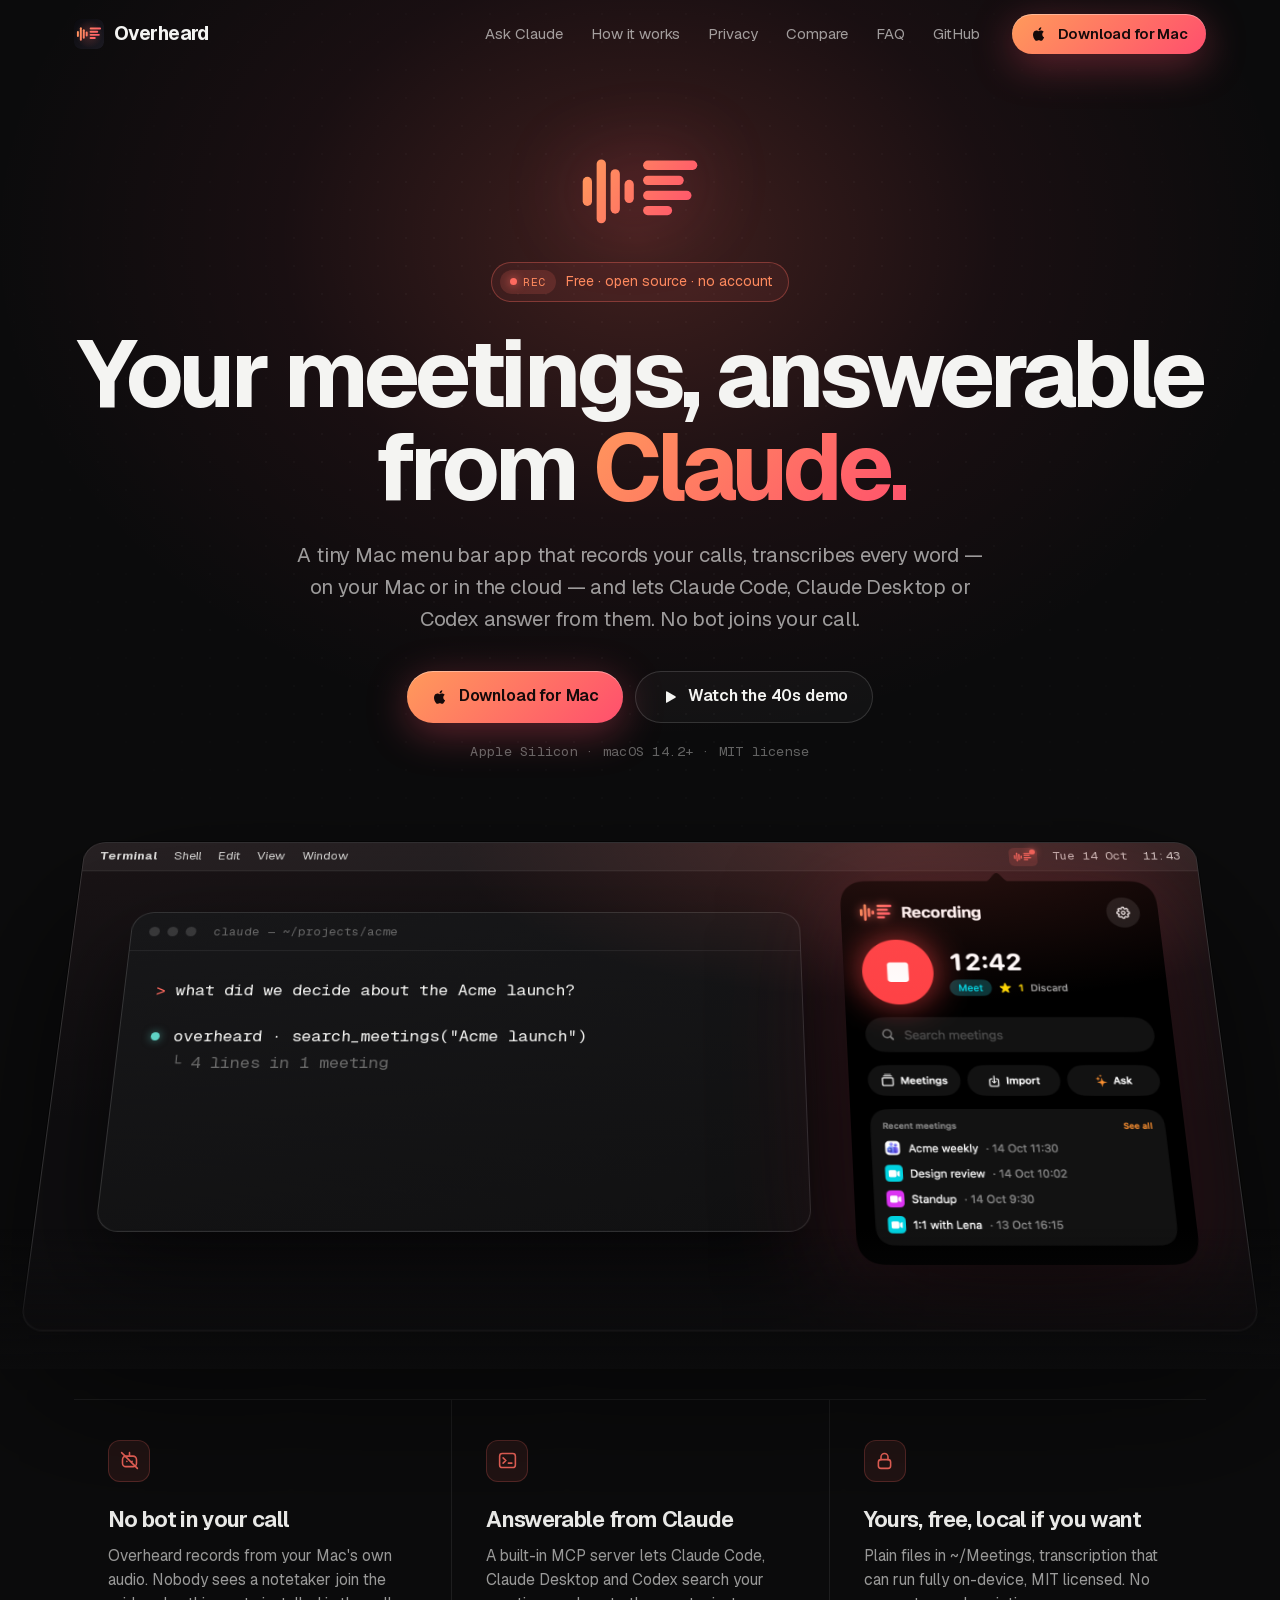
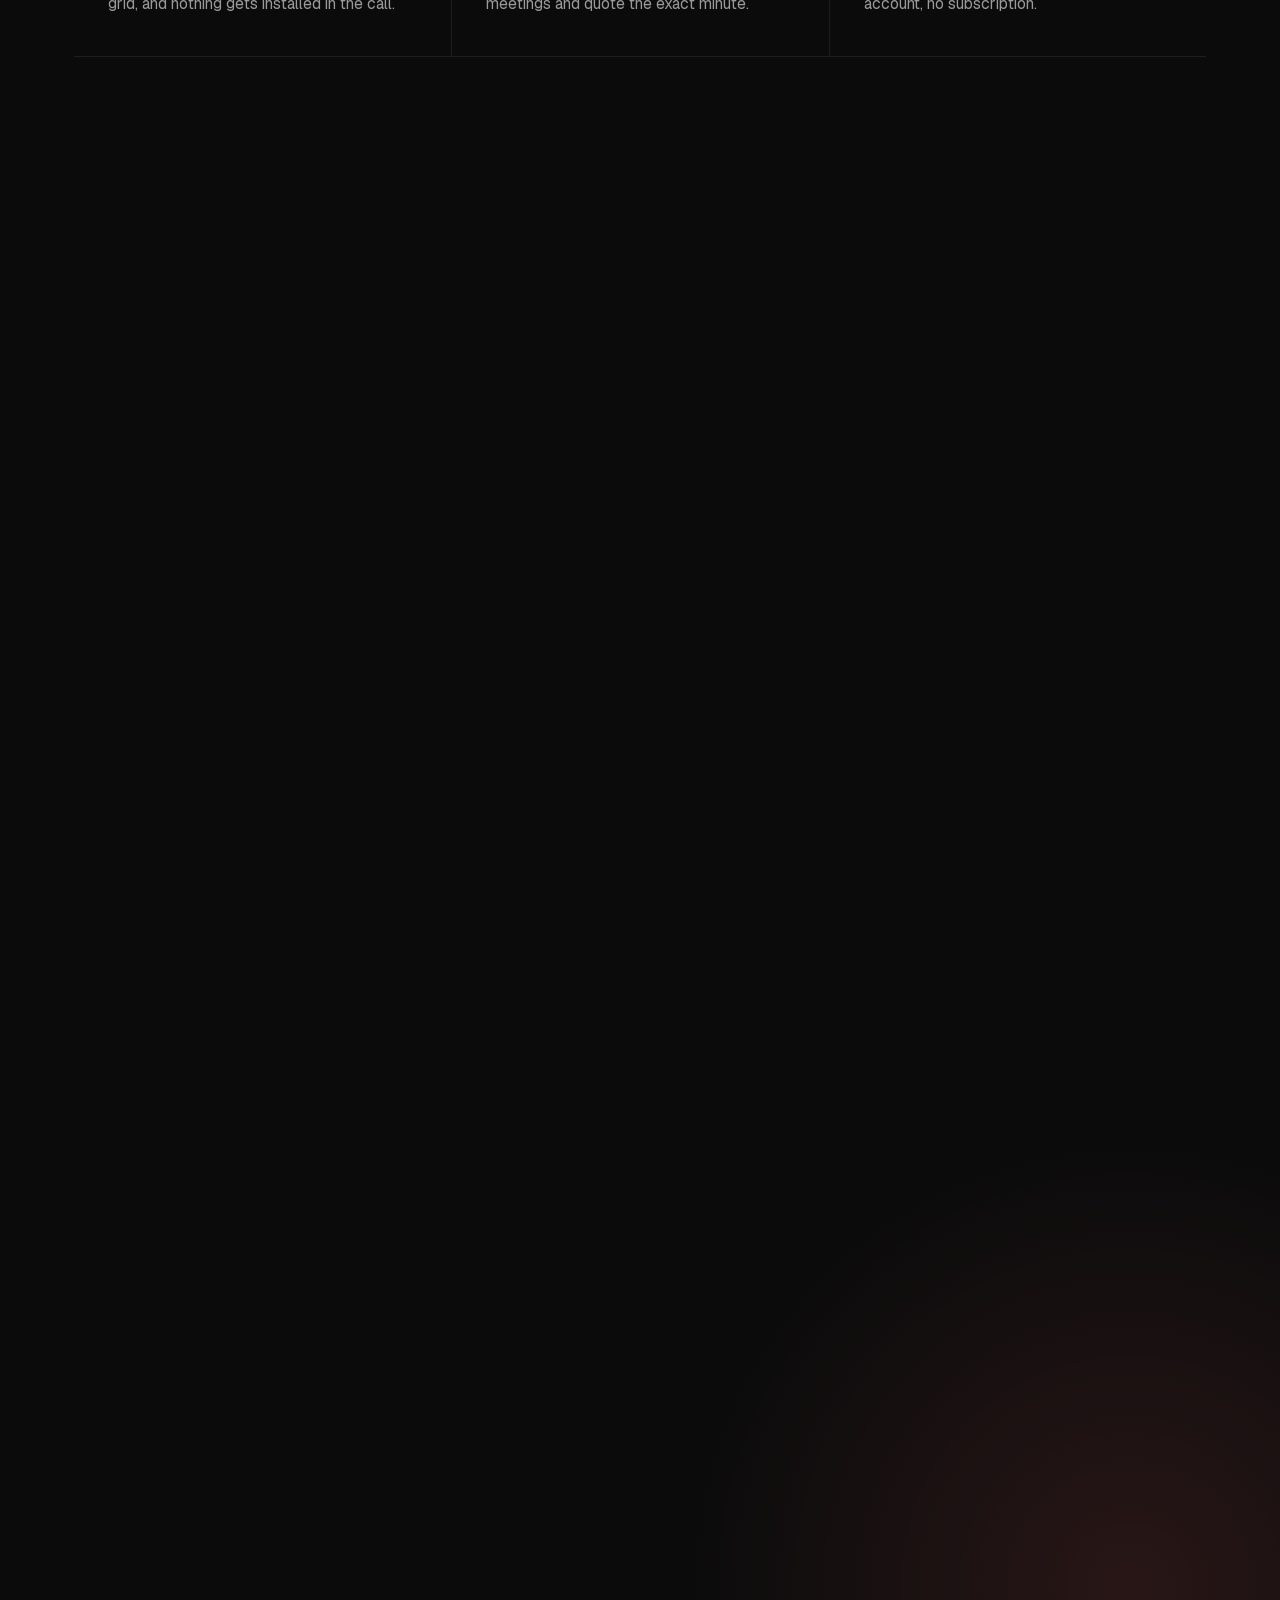
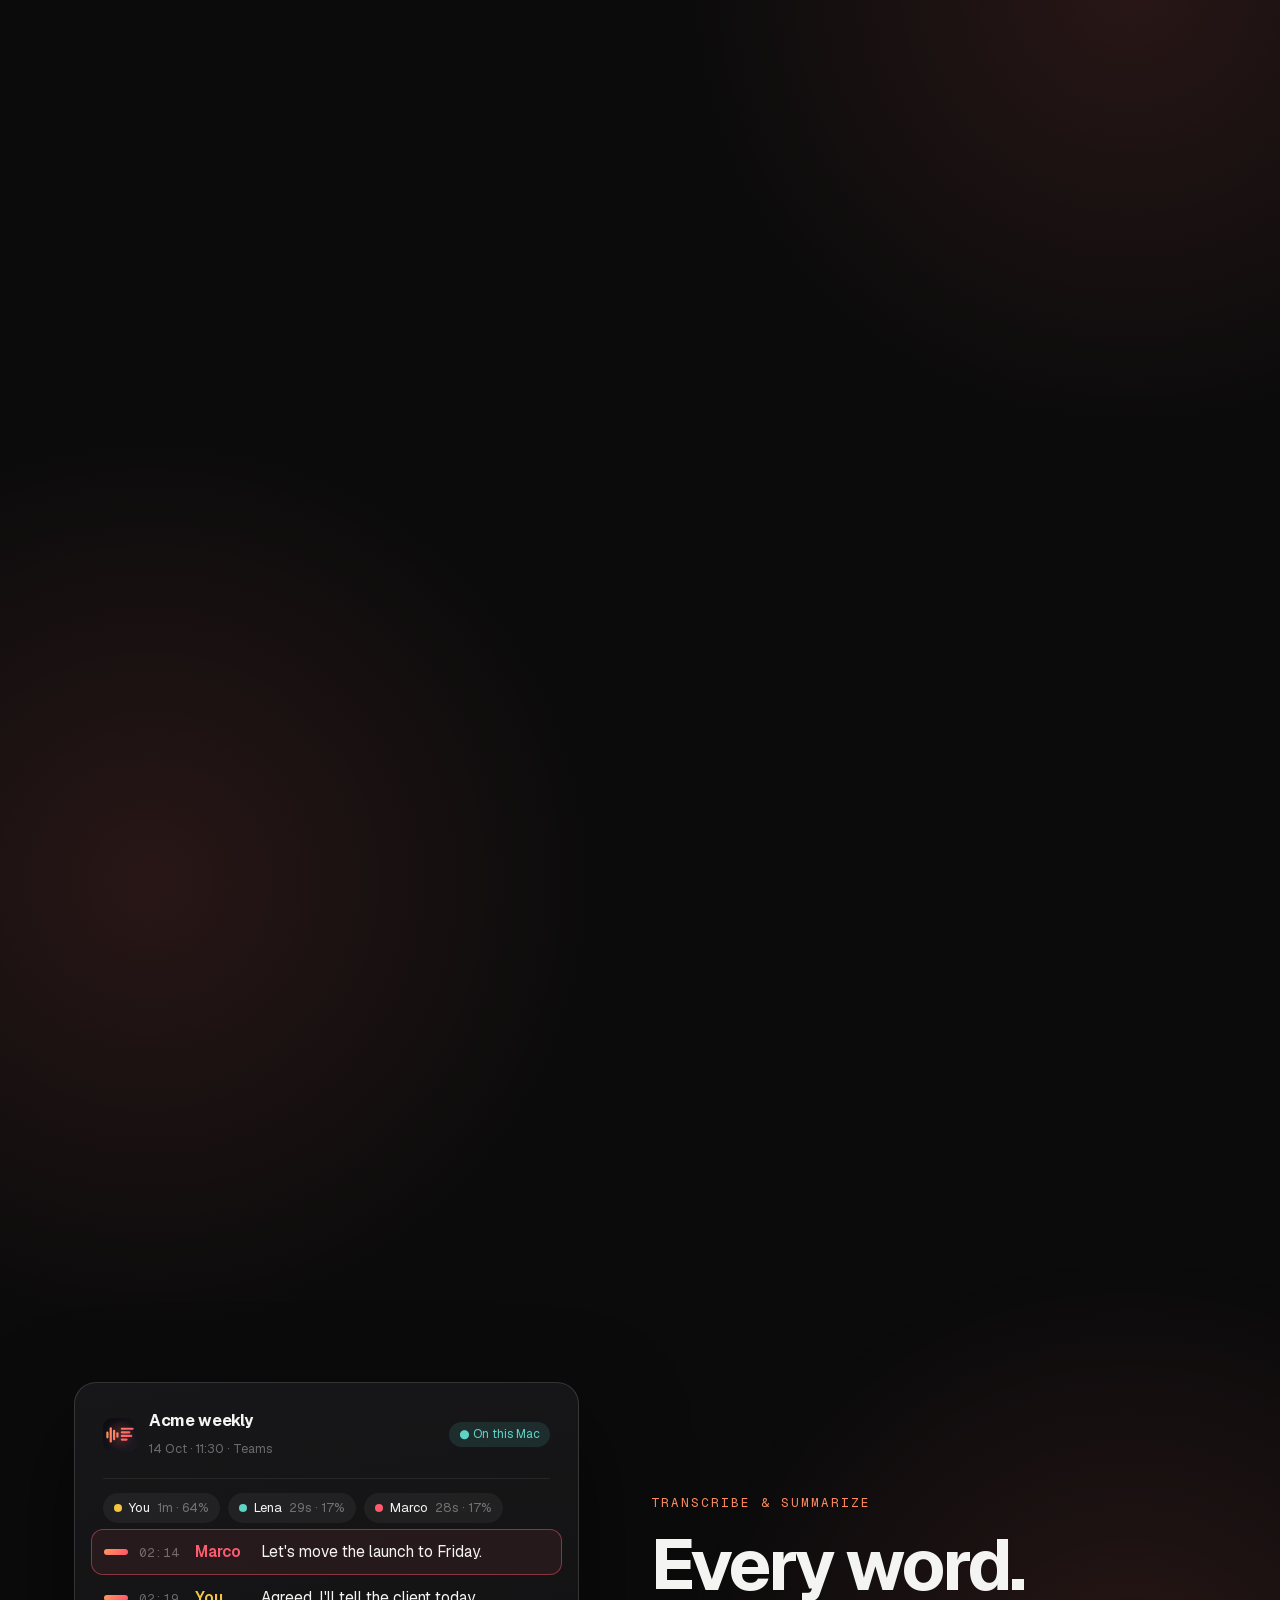
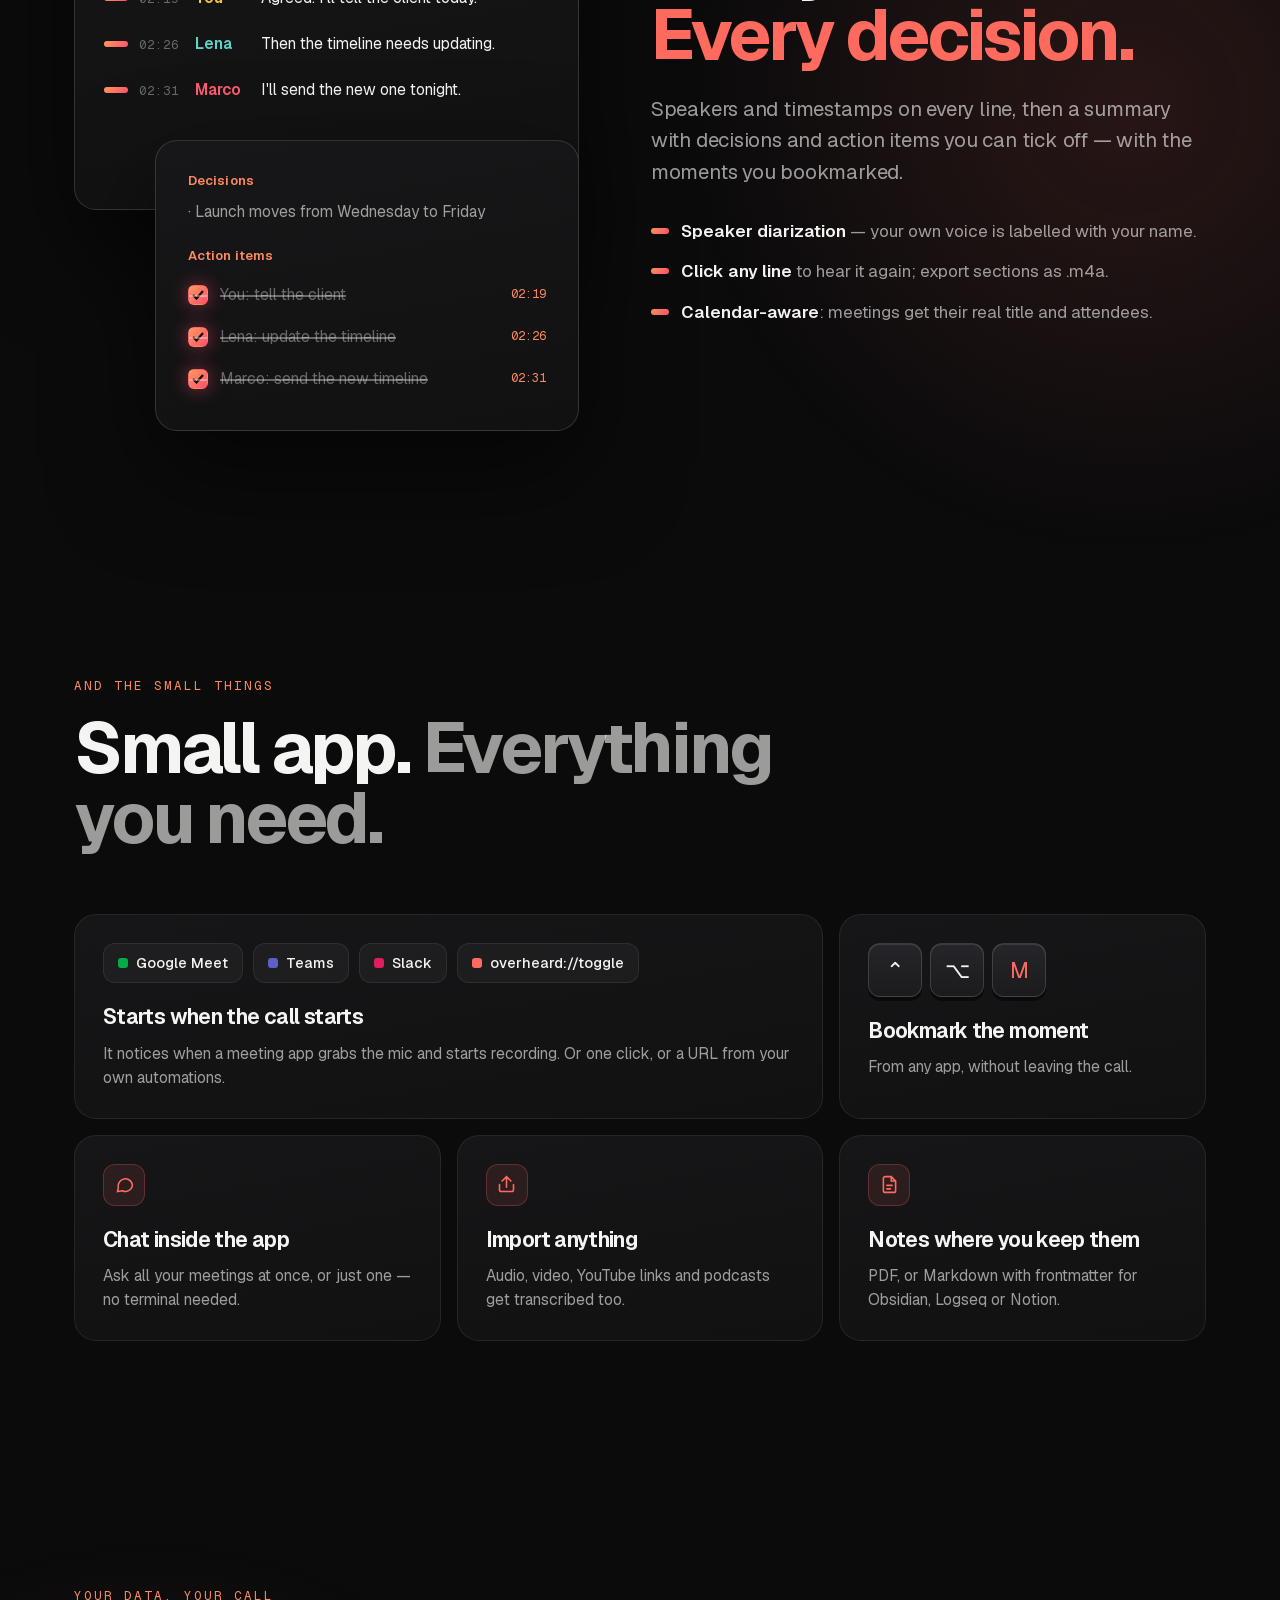
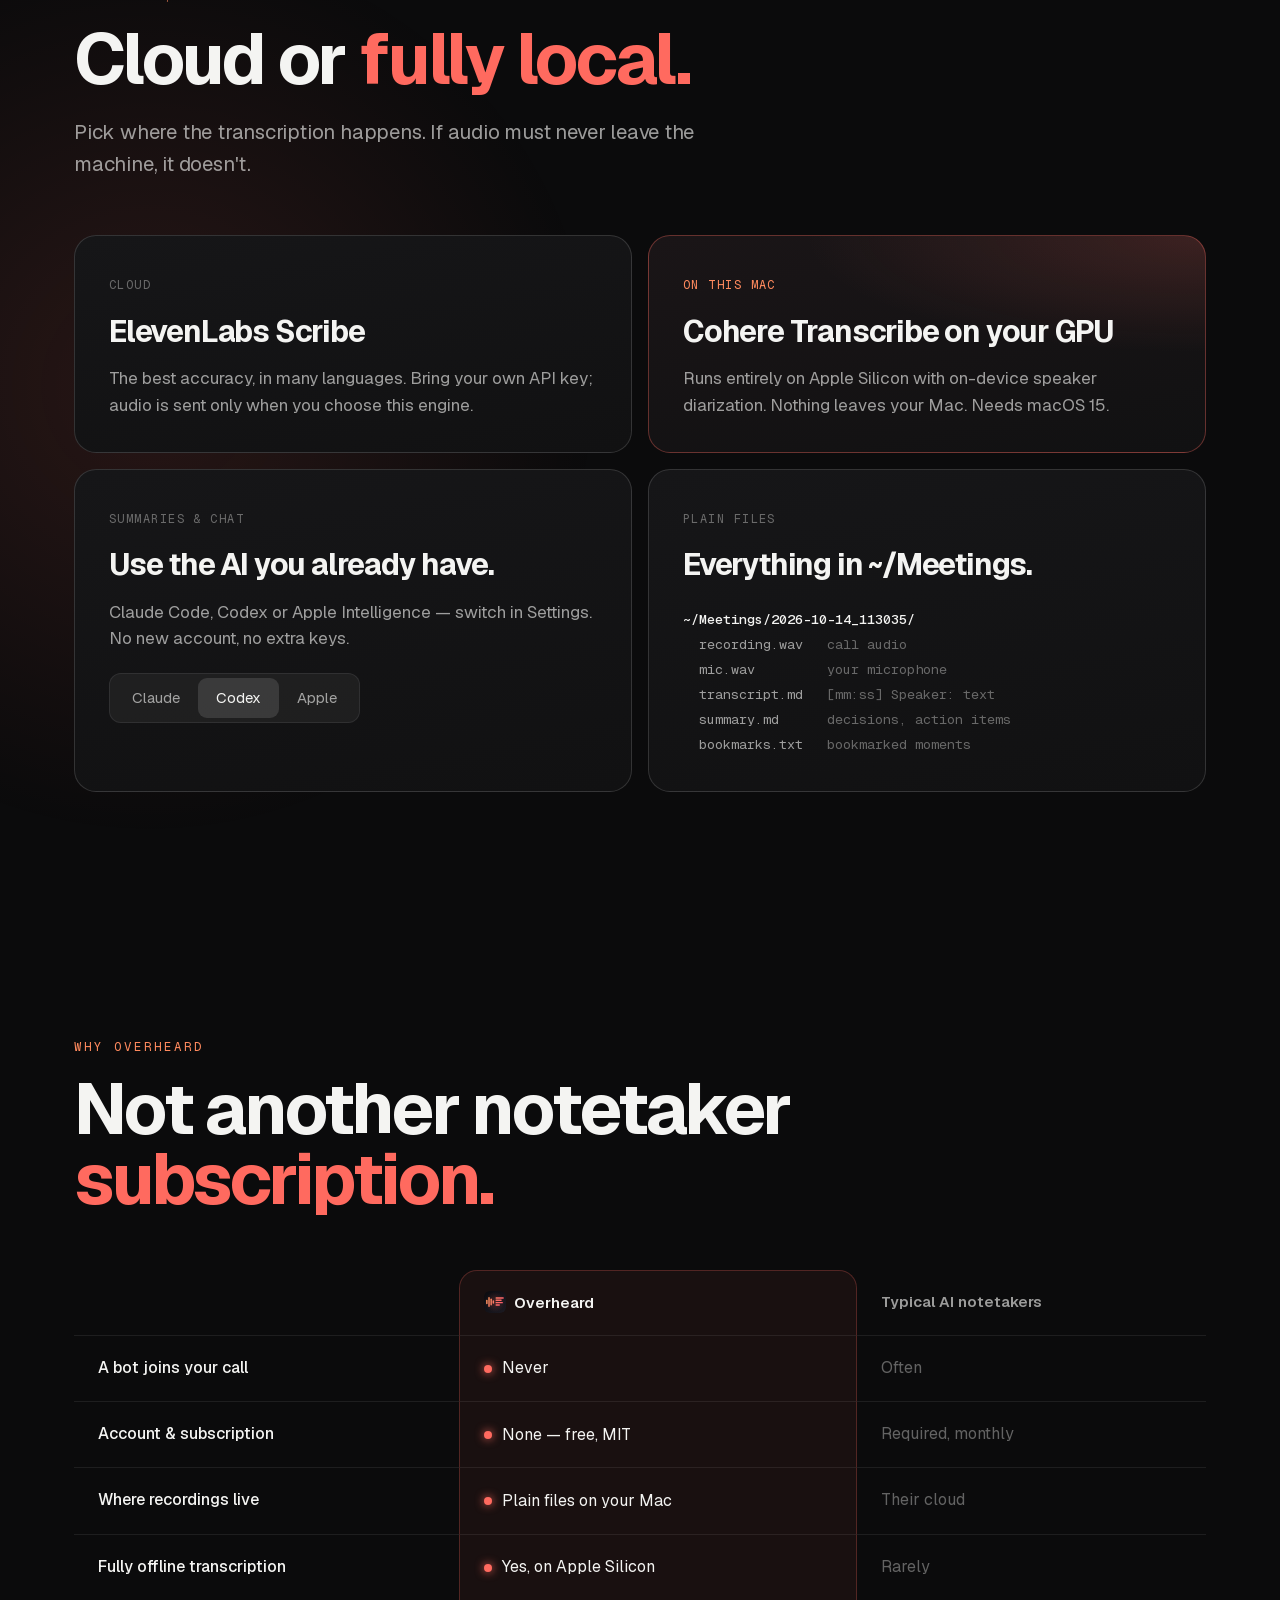
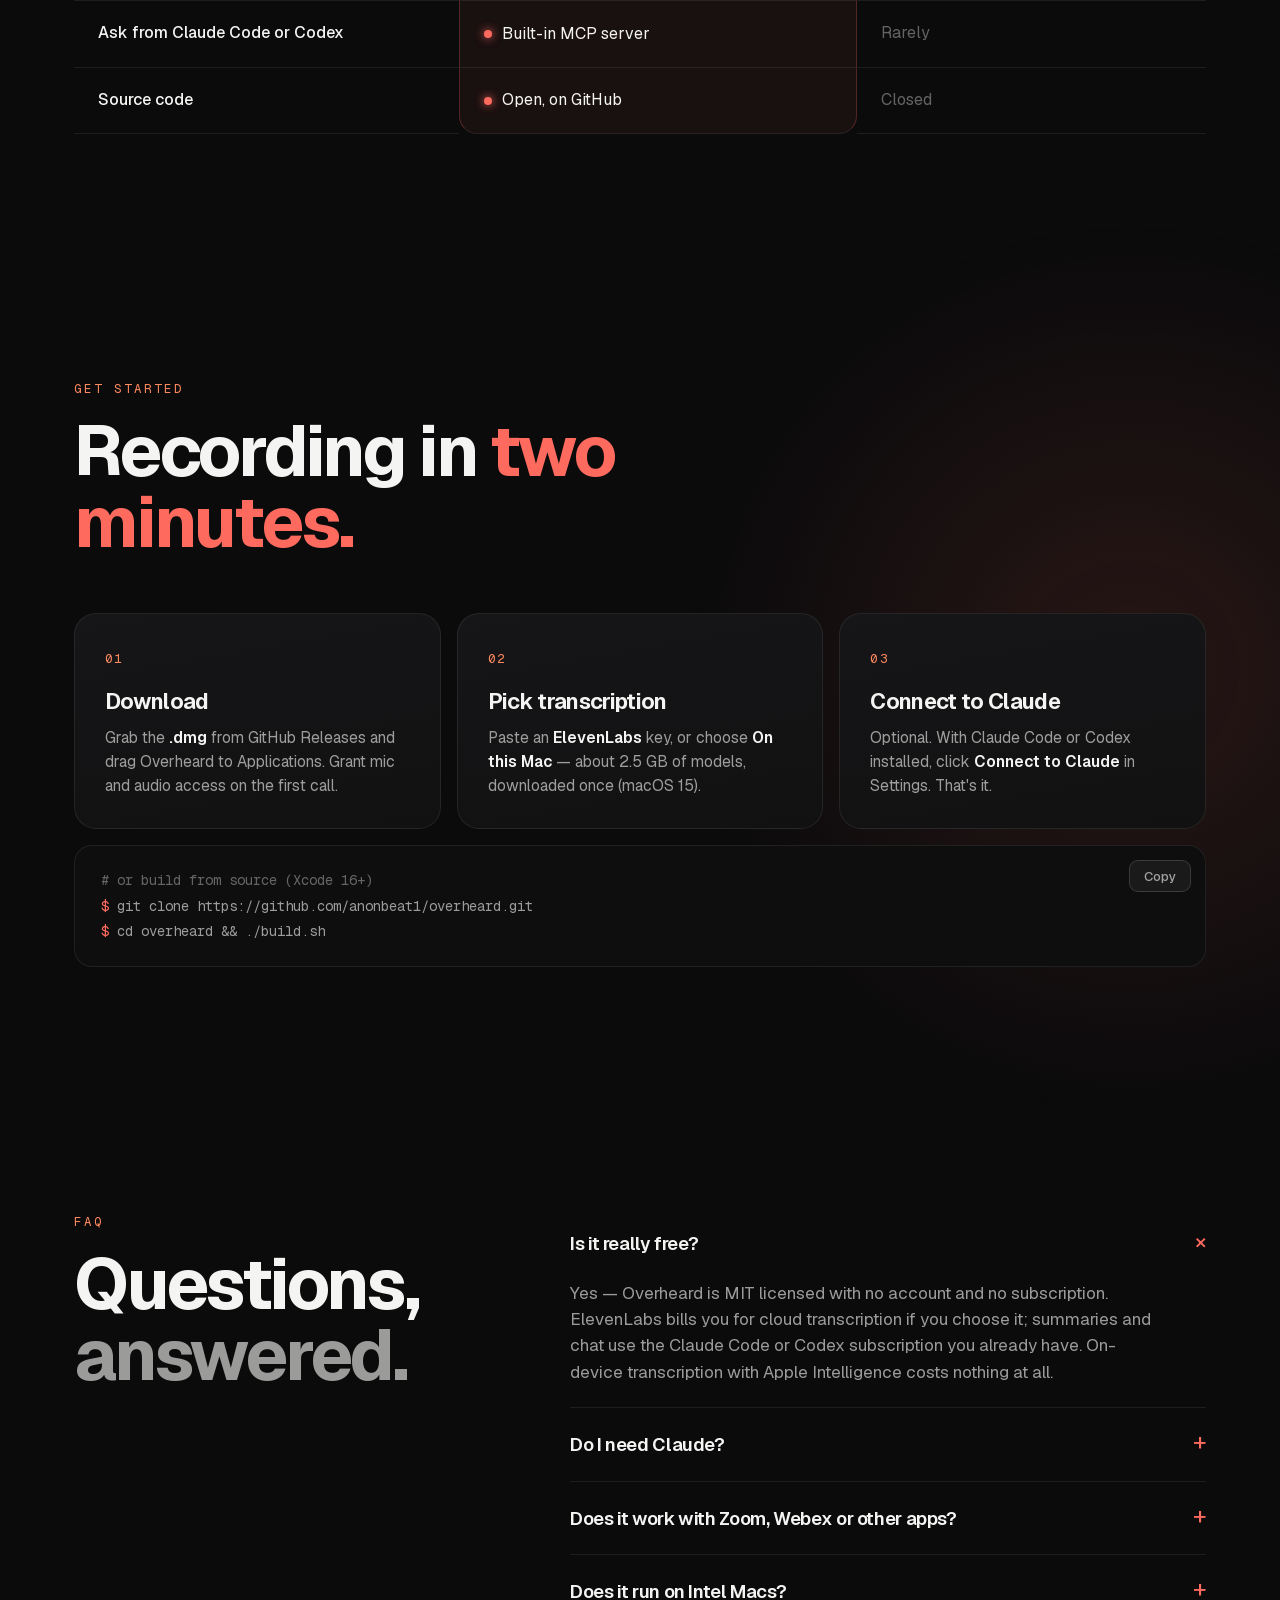
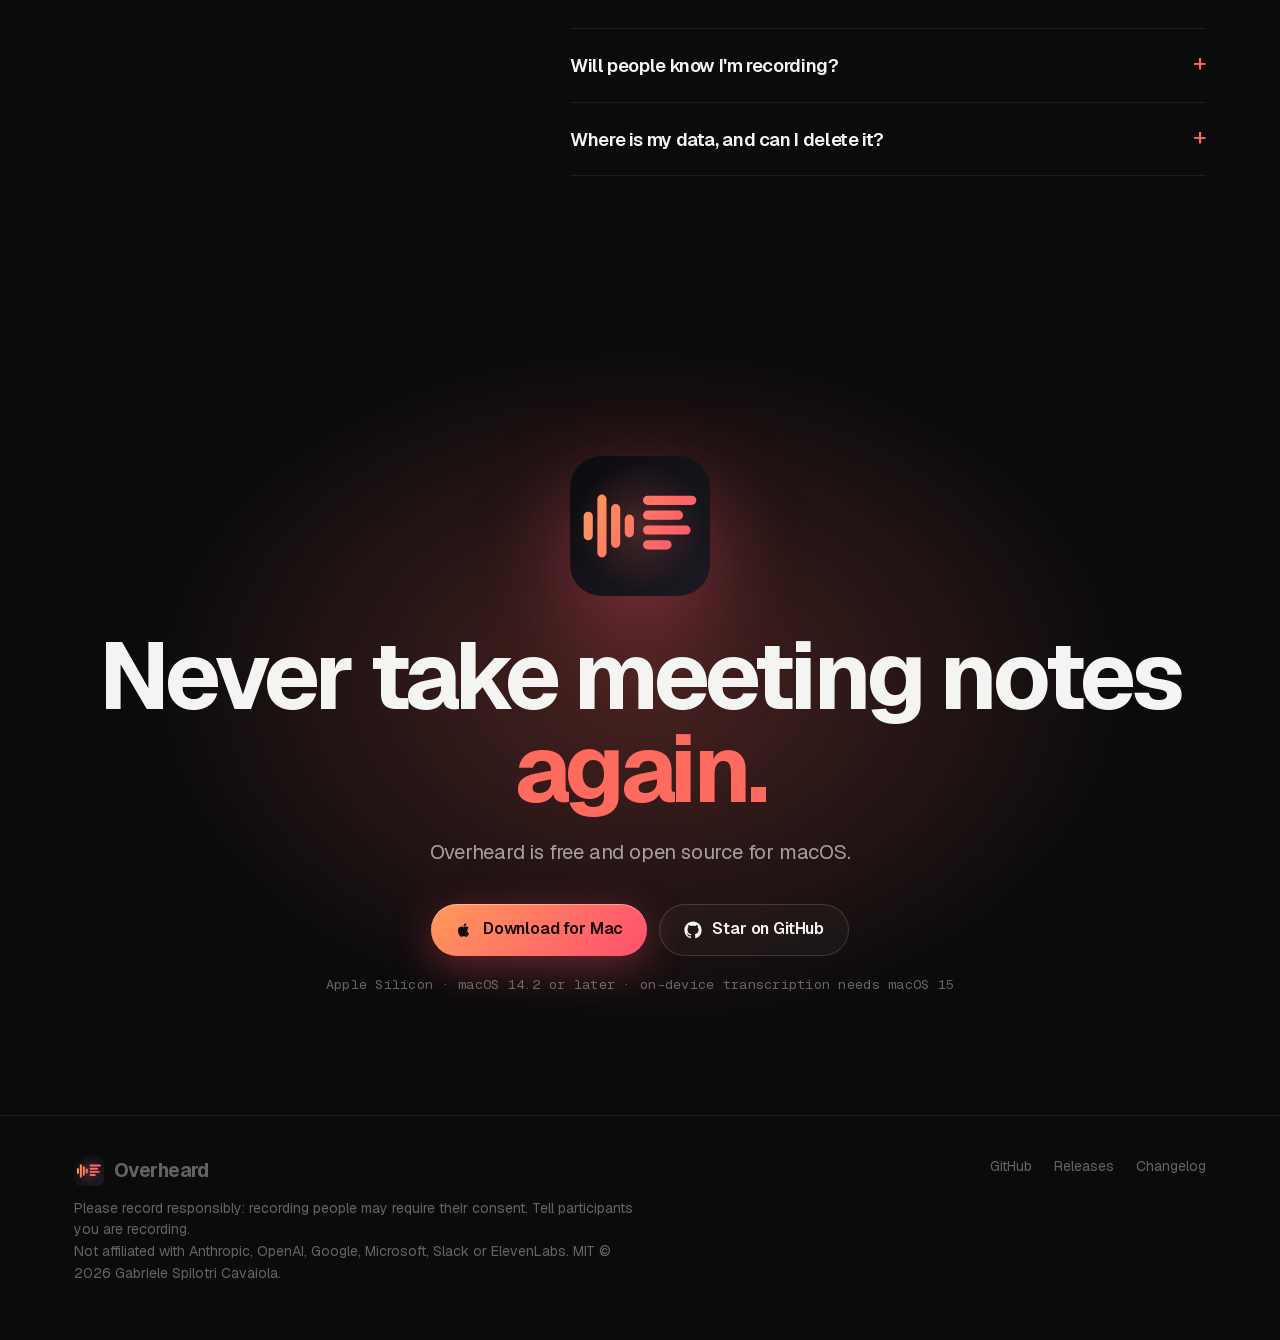
==== docs/index.html @ 51f461da "Landing page for getoverheard.dev Co-Authored-By: Claude Opus 5.5 <noreply@anthropic.com>" ====
<!doctype html>
<html lang="en">
<head>
<meta charset="utf-8">
<meta name="viewport" content="width=device-width, initial-scale=1">
<title>Overheard — your meetings, answerable from Claude</title>
<meta name="description" content="A tiny Mac menu bar app that records your calls, transcribes them and makes them searchable from Claude. No bot joins your call. Free and open source.">
<meta property="og:title" content="Overheard">
<meta property="og:description" content="Your meetings, turned into text — and answerable from Claude.">
<meta property="og:image" content="https://getoverheard.dev/assets/poster.jpg">
<meta name="theme-color" content="#0B0B0C">
<link rel="icon" href="assets/icon-tile.svg" type="image/svg+xml">
<link rel="preload" href="fonts/Geist.woff2" as="font" type="font/woff2" crossorigin>
<style>
@font-face { font-family: 'Geist'; font-weight: 300 800; font-display: swap; src: url('fonts/Geist.woff2') format('woff2'); }
@font-face { font-family: 'Geist Mono'; font-weight: 400 600; font-display: swap; src: url('fonts/GeistMono.woff2') format('woff2'); }

:root {
  --bg: #0B0B0C;
  --bg-2: #111112;
  --card: #151517;
  --line: rgba(255,255,255,.08);
  --line-2: rgba(255,255,255,.14);
  --fg: #F4F4F2;
  --dim: rgba(244,244,242,.62);
  --faint: rgba(244,244,242,.38);
  --coral: #FF6A5F;
  --coral-2: #FF8A5E;
  --grad: linear-gradient(135deg, #FF9A5B 0%, #FF4F6D 100%);
  --teal: #5FD3C6;
  --you: #F5C542;
  --marco: #FF5A6E;
  --max: 1180px;
  --ease: cubic-bezier(.2,.7,.2,1);
}
* { margin: 0; padding: 0; box-sizing: border-box; }
html { overflow-x: clip; scroll-behavior: smooth; -webkit-text-size-adjust: 100%; }
body { background: var(--bg); color: var(--fg); font-family: 'Geist', -apple-system, system-ui, sans-serif; font-size: 17px; line-height: 1.55; -webkit-font-smoothing: antialiased; overflow-x: clip; }
a { color: inherit; text-decoration: none; }
img { display: block; max-width: 100%; height: auto; }
.mono { font-family: 'Geist Mono', ui-monospace, monospace; }
.coral { color: var(--coral); }
.dim { color: var(--dim); }
.wrap { max-width: var(--max); margin: 0 auto; padding: 0 24px; }
::selection { background: rgba(255,106,95,.35); }
:focus-visible { outline: 2px solid var(--coral); outline-offset: 3px; border-radius: 6px; }

/* Type */
.d { font-weight: 700; letter-spacing: -0.045em; line-height: .98; }
h1.d { font-size: clamp(48px, 8.4vw, 112px); }
h2.d { font-size: clamp(38px, 5.6vw, 72px); }
.eyebrow { font-family: 'Geist Mono', monospace; font-size: 12.5px; letter-spacing: .16em; text-transform: uppercase; color: var(--coral-2); }
.lead { font-size: clamp(18px, 1.6vw, 21px); color: var(--dim); max-width: 34em; letter-spacing: -0.01em; }

/* Buttons */
.btn { display: inline-flex; align-items: center; gap: 10px; height: 52px; padding: 0 24px; border-radius: 999px; font-weight: 600; font-size: 16px; letter-spacing: -0.01em; transition: transform .25s var(--ease), box-shadow .25s var(--ease), background .25s; white-space: nowrap; }
.btn svg { width: 18px; height: 18px; flex: none; }
.btn-primary { background: var(--grad); color: #160A0A; box-shadow: 0 10px 40px rgba(255,79,109,.35), inset 0 1px 0 rgba(255,255,255,.35); }
.btn-primary:hover { transform: translateY(-2px); box-shadow: 0 16px 50px rgba(255,79,109,.5), inset 0 1px 0 rgba(255,255,255,.35); }
.btn-ghost { border: 1px solid var(--line-2); background: rgba(255,255,255,.03); }
.btn-ghost:hover { background: rgba(255,255,255,.08); transform: translateY(-2px); }

/* Nav */
.nav { position: fixed; inset: 0 0 auto; z-index: 50; transition: background .3s, border-color .3s; border-bottom: 1px solid transparent; }
.nav.solid { background: rgba(11,11,12,.72); backdrop-filter: saturate(160%) blur(18px); -webkit-backdrop-filter: saturate(160%) blur(18px); border-color: var(--line); }
.nav .wrap { display: flex; align-items: center; height: 68px; gap: 32px; }
.brand { display: flex; align-items: center; gap: 10px; font-weight: 700; letter-spacing: -0.03em; font-size: 19px; }
.brand img { width: 30px; height: 30px; border-radius: 22.5%; }
.nav-links { display: flex; gap: 28px; margin-left: auto; font-size: 15px; color: var(--dim); }
.nav-links a:hover { color: var(--fg); }
.nav .btn { height: 40px; padding: 0 18px; font-size: 14.5px; }

/* Hero */
.hero { position: relative; padding: 150px 0 0; text-align: center; isolation: isolate; }
.hero::before { content: ""; position: absolute; left: 50%; top: -260px; width: 1300px; height: 1000px; transform: translateX(-50%); background: radial-gradient(closest-side, rgba(255,106,95,.22), rgba(255,79,109,.06) 55%, transparent); z-index: -1; pointer-events: none; }
.grain { position: absolute; inset: 0; z-index: -1; opacity: .5; pointer-events: none; background-image: radial-gradient(rgba(255,255,255,.06) 1px, transparent 1px); background-size: 28px 28px; mask-image: radial-gradient(ellipse 70% 60% at 50% 30%, #000 30%, transparent 80%); -webkit-mask-image: radial-gradient(ellipse 70% 60% at 50% 30%, #000 30%, transparent 80%); }
.pill { display: inline-flex; align-items: center; gap: 10px; padding: 7px 16px 7px 8px; border-radius: 999px; border: 1px solid rgba(255,106,95,.35); background: rgba(255,106,95,.07); font-size: 14px; color: var(--coral-2); }
.pill .rec { display: inline-flex; align-items: center; gap: 6px; padding: 3px 10px; border-radius: 999px; background: rgba(255,106,95,.16); font-family: 'Geist Mono', monospace; font-size: 11.5px; letter-spacing: .08em; }
.rec-dot { width: 7px; height: 7px; border-radius: 50%; background: var(--coral); box-shadow: 0 0 10px var(--coral); animation: blink 1.6s infinite; }
@keyframes blink { 50% { opacity: .25; } }

.glyph { display: block; width: 120px; height: 82px; margin: 0 auto 30px; filter: drop-shadow(0 0 40px rgba(255,79,109,.45)); }
.glyph .bar { transform-box: fill-box; transform-origin: center; animation: wave 1.4s var(--ease) infinite alternate; }
.glyph .bar:nth-child(2) { animation-delay: -.35s; } .glyph .bar:nth-child(3) { animation-delay: -.7s; } .glyph .bar:nth-child(4) { animation-delay: -1.05s; }
.glyph .ln { transform-box: fill-box; transform-origin: left; animation: write 4.2s var(--ease) infinite; }
.glyph .ln:nth-child(6) { animation-delay: .25s; } .glyph .ln:nth-child(7) { animation-delay: .5s; } .glyph .ln:nth-child(8) { animation-delay: .75s; }
@keyframes wave { from { transform: scaleY(.45); } to { transform: scaleY(1); } }
@keyframes write { 0% { transform: scaleX(.12); opacity: .4; } 30%, 85% { transform: scaleX(1); opacity: 1; } 100% { transform: scaleX(.12); opacity: .4; } }

.hero h1 { max-width: 13.5em; font-size: clamp(44px, 7.4vw, 100px); margin: 26px auto 0; }
.hero h1 .grad { background: var(--grad); -webkit-background-clip: text; background-clip: text; color: transparent; }
.hero .lead { margin: 26px auto 0; }
.cta-row { display: flex; gap: 12px; justify-content: center; flex-wrap: wrap; margin-top: 36px; }
.req { margin-top: 18px; font-size: 13.5px; color: var(--faint); font-family: 'Geist Mono', monospace; letter-spacing: .02em; }

/* Desktop stage */
.stage-wrap { perspective: 1600px; margin-top: 80px; padding: 0 24px; }
.stage { position: relative; max-width: 1180px; margin: 0 auto; border-radius: 22px; border: 1px solid var(--line-2); background: linear-gradient(180deg, #1a1416 0%, #0f0e10 60%); box-shadow: 0 -1px 0 rgba(255,255,255,.08) inset, 0 60px 160px rgba(0,0,0,.7), 0 0 0 1px rgba(0,0,0,.6); transform: rotateX(var(--tilt, 20deg)) scale(var(--sc, .94)); transform-origin: 50% 0; transition: transform .1s linear; overflow: hidden; }
.stage::after { content: ""; position: absolute; inset: 0; pointer-events: none; background: radial-gradient(60% 50% at 75% 0%, rgba(255,106,95,.18), transparent 70%); }
.menubar { display: flex; align-items: center; gap: 18px; height: 34px; padding: 0 16px; font-size: 13px; background: rgba(255,255,255,.05); border-bottom: 1px solid var(--line); color: rgba(244,244,242,.85); }
.menubar b { font-weight: 700; }
.menubar .r { margin-left: auto; display: flex; align-items: center; gap: 16px; }
.mb-icon { position: relative; display: grid; place-items: center; width: 30px; height: 22px; border-radius: 6px; background: rgba(255,106,95,.18); }
.mb-icon svg { width: 20px; height: 16px; }
.mb-icon::after { content: ""; position: absolute; top: 2px; right: 2px; width: 6px; height: 6px; border-radius: 50%; background: var(--coral); box-shadow: 0 0 8px var(--coral); animation: blink 1.6s infinite; }
.stage-fade { position: relative; height: 140px; margin-top: -140px; background: linear-gradient(transparent, var(--bg)); z-index: 2; pointer-events: none; }

/* Sections */
section.s { padding: 120px 0; position: relative; }
.split { display: grid; grid-template-columns: 1fr 1.1fr; gap: 72px; align-items: center; }
.split.rev > :first-child { order: 2; }
.s-head h2 { margin: 16px 0 22px; }
.ticks { list-style: none; margin-top: 30px; display: grid; gap: 14px; }
.ticks li { display: flex; gap: 12px; align-items: flex-start; color: var(--dim); }
.ticks li::before { content: ""; flex: none; width: 18px; height: 6px; margin-top: 10px; border-radius: 3px; background: var(--grad); }
.ticks b { color: var(--fg); font-weight: 600; }
.glow-bg::before { content: ""; position: absolute; width: 900px; height: 900px; border-radius: 50%; background: radial-gradient(closest-side, rgba(255,106,95,.12), transparent); pointer-events: none; z-index: -1; }
.glow-l::before { left: -300px; top: 50%; transform: translateY(-50%); }
.glow-r::before { right: -300px; top: 50%; transform: translateY(-50%); }
section.s { isolation: isolate; }

.card { border-radius: 22px; background: linear-gradient(170deg, #171719, #111112); border: 1px solid var(--line-2); box-shadow: 0 40px 100px rgba(0,0,0,.55); }

/* No bot */
.call { padding: 14px; display: grid; grid-template-columns: 1fr 1fr; gap: 12px; }
.tile { position: relative; aspect-ratio: 16/11; border-radius: 14px; background: linear-gradient(160deg, #222226, #18181b); border: 1px solid var(--line); display: grid; place-items: center; overflow: hidden; }
.tile.talk { border-color: rgba(120,170,255,.6); box-shadow: inset 0 0 0 1px rgba(120,170,255,.3); }
.av { width: 34%; aspect-ratio: 1; border-radius: 50%; display: grid; place-items: center; font-size: clamp(22px, 3vw, 40px); font-weight: 700; }
.tile .nm { position: absolute; left: 12px; bottom: 9px; font-size: 13px; color: var(--dim); }
.bot svg { width: 34%; color: rgba(244,244,242,.7); }
.bot .tag { position: absolute; left: 10px; top: 10px; display: flex; gap: 6px; align-items: center; padding: 3px 9px; border-radius: 999px; background: rgba(255,106,95,.14); color: var(--coral); font-size: 11.5px; }
.bot .inner { position: absolute; inset: 0; display: grid; place-items: center; }
.bot .after { position: absolute; inset: 0; display: grid; place-items: center; text-align: center; padding: 16px; opacity: 0; transition: opacity .6s .9s; font-size: 13.5px; color: var(--dim); border: 1px dashed rgba(255,106,95,.35); border-radius: 14px; }
.bot .after svg { width: 52px; margin-bottom: 8px; filter: drop-shadow(0 0 16px rgba(255,79,109,.5)); color: var(--coral); }
.call.gone .bot .inner { animation: glitch .9s steps(1) forwards; }
.call.gone .bot .after { opacity: 1; }
@keyframes glitch {
  0% { clip-path: inset(0); transform: none; }
  15% { clip-path: inset(10% 0 55% 0); transform: translateX(-8px); filter: hue-rotate(90deg); }
  30% { clip-path: inset(60% 0 8% 0); transform: translateX(10px); }
  45% { clip-path: inset(30% 0 40% 0); transform: translateX(-4px) skewX(10deg); }
  60% { clip-path: inset(48% 0 48% 0); transform: scaleX(1.4); }
  80% { clip-path: inset(50% 0 50% 0); opacity: .5; }
  100% { clip-path: inset(50% 0 50% 0); opacity: 0; }
}
.toast { display: block; width: max-content; margin: 18px auto 4px; padding: 9px 16px; border-radius: 10px; background: #F4F4F2; color: #111; font-size: 14px; font-weight: 500; opacity: 0; transform: translateY(8px); transition: .5s 1.1s var(--ease); }
.call.gone + .toast { opacity: 1; transform: none; }

/* Transcript */
.ts-card { padding: 26px 28px; }
.ts-head { display: flex; align-items: center; gap: 12px; padding-bottom: 18px; margin-bottom: 8px; border-bottom: 1px solid var(--line); }
.ts-head img { width: 34px; height: 34px; border-radius: 9px; }
.ts-head b { display: block; font-size: 16px; letter-spacing: -0.02em; }
.ts-head small { font-size: 12.5px; color: var(--faint); }
.ts-head .eng { margin-left: auto; font-size: 12px; padding: 3px 10px; border-radius: 999px; background: rgba(95,211,198,.12); color: var(--teal); }
.chips { display: flex; gap: 8px; flex-wrap: wrap; margin: 14px 0 6px; }
.chip { display: inline-flex; align-items: center; gap: 7px; padding: 5px 11px; border-radius: 999px; background: rgba(255,255,255,.05); font-size: 13px; }
.chip i { width: 8px; height: 8px; border-radius: 50%; }
.chip span { color: var(--faint); }
.tl { display: grid; grid-template-columns: 26px 46px 56px 1fr; align-items: center; gap: 10px; padding: 11px 0; font-size: 15.5px; }
.tl .p { justify-self: center; width: 6px; height: 26px; border-radius: 3px; background: var(--grad); transition: width .6s var(--ease), height .6s var(--ease); }
.tl .t { font-family: 'Geist Mono', monospace; font-size: 12.5px; color: var(--faint); }
.tl .w { font-weight: 600; }
.tl .x { opacity: 0; transform: translateX(-6px); transition: .6s var(--ease); }
.in .tl .p { width: 24px; height: 6px; }
.in .tl .x { opacity: 1; transform: none; }
.tl.hl { margin: 0 -12px; padding: 11px 12px; border-radius: 12px; background: rgba(255,90,110,.07); box-shadow: inset 0 0 0 1px rgba(255,90,110,.45); }
.player { display: flex; align-items: center; gap: 12px; margin-top: 16px; padding: 10px 14px; border-radius: 14px; background: rgba(255,255,255,.04); font-family: 'Geist Mono', monospace; font-size: 12px; color: var(--faint); }
.player .pl { width: 30px; height: 30px; border-radius: 50%; background: rgba(255,255,255,.08); display: grid; place-items: center; }
.player .track { flex: 1; height: 4px; border-radius: 2px; background: rgba(255,255,255,.1); position: relative; }
.player .track::before { content: ""; position: absolute; inset: 0 auto 0 0; width: 0; border-radius: 2px; background: var(--grad); transition: width 3s linear .4s; }
.in .player .track::before { width: 27%; }

/* Summary */
.sum { padding: 30px 32px; }
.sum h4 { font-size: 13px; color: var(--coral-2); font-weight: 600; margin: 22px 0 8px; letter-spacing: .01em; }
.sum h4:first-child { margin-top: 0; }
.sum p { color: var(--dim); font-size: 15.5px; }
.todo { display: flex; align-items: center; gap: 12px; padding: 9px 0; font-size: 15.5px; }
.box { flex: none; width: 20px; height: 20px; border-radius: 6px; border: 1.5px solid var(--line-2); display: grid; place-items: center; transition: .35s var(--ease); }
.box svg { width: 12px; opacity: 0; transform: scale(.4); transition: .35s var(--ease); }
.todo span { position: relative; transition: color .4s; }
.todo span::after { content: ""; position: absolute; left: 0; top: 52%; height: 1.5px; width: 0; background: currentColor; transition: width .5s var(--ease); }
.todo.done .box { background: var(--grad); border-color: transparent; box-shadow: 0 0 18px rgba(255,79,109,.5); }
.todo.done .box svg { opacity: 1; transform: none; }
.todo.done span { color: var(--faint); }
.todo.done span::after { width: 100%; }
.todo em { margin-left: auto; font-style: normal; font-family: 'Geist Mono', monospace; font-size: 12px; color: var(--coral-2); }
.bm { display: flex; gap: 10px; align-items: center; font-size: 15px; color: var(--dim); padding: 4px 0; }
.bm .t { font-family: 'Geist Mono', monospace; font-size: 12.5px; color: var(--coral-2); }

/* Claude */
.claude { text-align: center; }
.claude h2 { font-size: clamp(44px, 7vw, 96px); }
.claude .lead { margin: 26px auto 0; }
.term { max-width: 860px; margin: 64px auto 0; text-align: left; overflow: hidden; }
.term-bar { display: flex; align-items: center; gap: 8px; height: 44px; padding: 0 18px; border-bottom: 1px solid var(--line); font-family: 'Geist Mono', monospace; font-size: 12.5px; color: var(--faint); }
.term-bar i { width: 11px; height: 11px; border-radius: 50%; background: rgba(255,255,255,.14); }
.term-bar span { margin-left: 10px; }
.term-body { padding: 30px 32px 34px; font-family: 'Geist Mono', monospace; font-size: clamp(13.5px, 1.5vw, 17px); line-height: 1.7; min-height: 330px; }
.term-body .q { color: var(--fg); }
.term-body .q::before { content: "> "; color: var(--coral); }
.caret { display: inline-block; width: .55em; height: 1.1em; vertical-align: -3px; background: var(--coral); animation: blink 1s steps(1) infinite; }
.step { opacity: 0; transform: translateY(6px); transition: .5s var(--ease); margin-top: 22px; display: flex; gap: 14px; }
.step.on { opacity: 1; transform: none; }
.step .dot { flex: none; width: 9px; height: 9px; margin-top: .62em; border-radius: 50%; background: var(--teal); box-shadow: 0 0 10px rgba(95,211,198,.6); }
.step .sub { color: var(--faint); }
.ts-l { color: var(--coral-2); background: rgba(255,106,95,.1); border: 1px solid rgba(255,106,95,.35); border-radius: 5px; padding: 0 4px; }
.tools { display: flex; flex-wrap: wrap; gap: 10px; justify-content: center; margin-top: 34px; }
.tools span { font-family: 'Geist Mono', monospace; font-size: 13px; padding: 7px 13px; border-radius: 999px; border: 1px solid var(--line-2); color: var(--dim); background: rgba(255,255,255,.02); }
.tools span b { color: var(--coral-2); font-weight: 500; }
.clients { margin-top: 18px; color: var(--faint); font-size: 14.5px; }

/* Bento */
.bento { display: grid; grid-template-columns: repeat(6, 1fr); gap: 16px; margin-top: 60px; }
.b { position: relative; padding: 28px; border-radius: 22px; background: linear-gradient(170deg, #161618, #111112); border: 1px solid var(--line); overflow: hidden; transition: border-color .3s, transform .4s var(--ease); }
.b:hover { border-color: rgba(255,106,95,.35); transform: translateY(-3px); }
.b h3 { font-size: 21px; letter-spacing: -0.03em; font-weight: 650; margin-top: 18px; }
.b p { color: var(--dim); font-size: 15.5px; margin-top: 8px; }
.b-2 { grid-column: span 2; } .b-3 { grid-column: span 3; } .b-4 { grid-column: span 4; }
.ic { width: 42px; height: 42px; border-radius: 12px; display: grid; place-items: center; background: rgba(255,106,95,.1); border: 1px solid rgba(255,106,95,.25); color: var(--coral); }
.ic svg { width: 21px; height: 21px; }
.kbd { display: flex; gap: 8px; }
.kbd kbd { min-width: 54px; height: 54px; padding: 0 12px; display: grid; place-items: center; border-radius: 12px; font-family: 'Geist', sans-serif; font-size: 22px; background: linear-gradient(#26262a, #1b1b1e); border: 1px solid var(--line-2); box-shadow: 0 4px 0 #0a0a0b, inset 0 1px 0 rgba(255,255,255,.1); }
.kbd kbd:last-child { color: var(--coral); }
.apps { display: flex; gap: 10px; flex-wrap: wrap; }
.app { display: inline-flex; align-items: center; gap: 8px; padding: 8px 14px; border-radius: 12px; background: rgba(255,255,255,.04); border: 1px solid var(--line); font-size: 14.5px; font-weight: 500; }
.app i { width: 10px; height: 10px; border-radius: 3px; }

/* Privacy */
.engines { display: grid; grid-template-columns: 1fr 1fr; gap: 16px; margin-top: 56px; }
.eng-card { padding: 34px; border-radius: 22px; border: 1px solid var(--line-2); background: linear-gradient(170deg, #161618, #111112); }
.eng-card.local { background: radial-gradient(120% 90% at 100% 0%, rgba(255,106,95,.16), transparent 60%), linear-gradient(170deg, #1a1517, #111112); border-color: rgba(255,106,95,.35); }
.eng-card .lab { font-family: 'Geist Mono', monospace; font-size: 12px; letter-spacing: .12em; text-transform: uppercase; color: var(--faint); }
.eng-card h3 { font-size: 30px; letter-spacing: -0.04em; margin: 12px 0 10px; font-weight: 700; }
.eng-card p { color: var(--dim); }
.ai-row { display: grid; grid-template-columns: 1fr 1fr; gap: 16px; margin-top: 16px; }
.seg { display: inline-flex; padding: 4px; border-radius: 12px; background: rgba(255,255,255,.05); border: 1px solid var(--line); margin-top: 22px; }
.seg span { padding: 8px 18px; border-radius: 9px; font-size: 15px; color: var(--dim); transition: .4s var(--ease); }
.seg span.on { background: rgba(255,255,255,.12); color: var(--fg); }
.tree { font-family: 'Geist Mono', monospace; font-size: 13.5px; line-height: 1.85; color: var(--dim); margin-top: 18px; white-space: pre; overflow-x: auto; }
.tree b { color: var(--fg); font-weight: 500; }
.tree em { font-style: normal; color: var(--faint); }

/* Film */
.film { text-align: center; }
.film-frame { max-width: 1040px; margin: 56px auto 0; padding: 10px; border-radius: 26px; background: linear-gradient(170deg, rgba(255,255,255,.08), rgba(255,255,255,.02)); border: 1px solid var(--line-2); box-shadow: 0 60px 140px rgba(0,0,0,.6), 0 0 120px rgba(255,79,109,.12); }
.film-frame video { width: 100%; display: block; border-radius: 18px; background: #000; aspect-ratio: 16/9; }

/* Final */
.final { text-align: center; padding: 160px 0 120px; position: relative; isolation: isolate; overflow: hidden; }
.final::before { content: ""; position: absolute; left: 50%; top: 40px; width: 1000px; height: 700px; transform: translateX(-50%); background: radial-gradient(closest-side, rgba(255,106,95,.25), transparent); z-index: -1; }
.final .icon { width: 140px; height: 140px; margin: 0 auto 34px; border-radius: 22.5%; box-shadow: 0 30px 90px rgba(255,79,109,.35); animation: float 6s ease-in-out infinite; }
@keyframes float { 50% { transform: translateY(-10px); } }
.final h2 { font-size: clamp(44px, 7.4vw, 100px); max-width: 12em; margin: 0 auto; }
.final .lead { margin: 20px auto 0; }
.url { display: inline-block; margin-top: 30px; font-family: 'Geist Mono', monospace; font-size: 14.5px; color: var(--coral-2); border: 1px solid rgba(255,106,95,.45); background: rgba(255,106,95,.06); border-radius: 999px; padding: 9px 20px; }
.url:hover { background: rgba(255,106,95,.12); }

footer { border-top: 1px solid var(--line); padding: 40px 0 56px; font-size: 14px; color: var(--faint); }
footer .wrap { display: flex; gap: 24px; flex-wrap: wrap; align-items: flex-start; justify-content: space-between; }
footer .fine { max-width: 560px; }
footer a:hover { color: var(--fg); }
footer nav { display: flex; gap: 22px; }

/* Hero desk: terminal + menu bar panel */
.desk2 { display: grid; grid-template-columns: 1fr 31%; gap: 4%; padding: 0 4% 64px 5%; align-items: start; text-align: left; }
.hero-term { margin: 48px 0 0; max-width: none; box-shadow: 0 40px 100px rgba(0,0,0,.6); }
.hero-term .term-body { min-height: 300px; }
.panel2 { width: 100%; margin-top: 2px; filter: drop-shadow(0 40px 60px rgba(0,0,0,.7)) drop-shadow(0 0 40px rgba(255,79,109,.2)); animation: drop 1s .4s var(--ease) both; }
@keyframes drop { from { opacity: 0; transform: translateY(-18px) scale(.97); } }

/* Pillars */
.pillars { padding: 30px 0 10px; }
.pgrid { display: grid; grid-template-columns: repeat(3, 1fr); border-top: 1px solid var(--line); border-bottom: 1px solid var(--line); }
.pl { padding: 40px 34px; }
.pl + .pl { border-left: 1px solid var(--line); }
.pl h3 { font-size: 22px; letter-spacing: -0.03em; font-weight: 650; margin-top: 20px; }
.pl p { color: var(--dim); font-size: 15.5px; margin-top: 8px; }

/* Ask */
.asks { display: grid; grid-template-columns: repeat(3, 1fr); gap: 16px; margin-top: 60px; text-align: left; }
.ask { padding: 26px; display: flex; flex-direction: column; gap: 16px; }
.ask .qq { font-family: 'Geist Mono', monospace; font-size: 15px; color: var(--fg); line-height: 1.5; }
.ask .qq::before { content: "> "; color: var(--coral); }
.ask .meta { display: flex; align-items: center; gap: 10px; font-family: 'Geist Mono', monospace; font-size: 12.5px; color: var(--faint); }
.ask .meta i { width: 8px; height: 8px; border-radius: 50%; background: var(--teal); box-shadow: 0 0 10px rgba(95,211,198,.6); }
.ask .ans { font-size: 15px; color: var(--dim); line-height: 1.65; padding-top: 16px; border-top: 1px solid var(--line); }
.ask .ans b { color: var(--fg); font-weight: 600; }
.ask .ts-l { font-family: 'Geist Mono', monospace; font-size: 12.5px; }

/* Transcript + summary stack */
.stack .sum { position: relative; margin: -70px 0 0 16%; }

/* Compare */
.cmp { width: 100%; margin-top: 56px; border-collapse: separate; border-spacing: 0; font-size: 16px; }
.cmp th, .cmp td { padding: 20px 24px; text-align: left; border-bottom: 1px solid var(--line); vertical-align: top; }
.cmp thead th { font-size: 15px; font-weight: 600; color: var(--dim); }
.cmp tbody th { font-weight: 500; color: var(--fg); width: 34%; }
.cmp td { color: var(--faint); }
.cmp .us { color: var(--fg); background: rgba(255,106,95,.06); border-left: 1px solid rgba(255,106,95,.25); border-right: 1px solid rgba(255,106,95,.25); }
.cmp thead .us { border-top: 1px solid rgba(255,106,95,.25); border-radius: 18px 18px 0 0; color: var(--fg); }
.cmp tbody tr:last-child .us { border-radius: 0 0 18px 18px; }
.cmp .us span { display: inline-flex; align-items: center; gap: 10px; }
.cmp .us span::before { content: ""; flex: none; width: 8px; height: 8px; border-radius: 50%; background: var(--coral); box-shadow: 0 0 10px var(--coral); }
.cmp thead .us img { display: inline-block; width: 22px; height: 22px; border-radius: 6px; vertical-align: -5px; margin-right: 8px; }

/* Get started */
.steps { display: grid; grid-template-columns: repeat(3, 1fr); gap: 16px; margin-top: 56px; }
.stp { padding: 30px; border-radius: 22px; border: 1px solid var(--line); background: linear-gradient(170deg, #161618, #111112); }
.stp .n { font-family: 'Geist Mono', monospace; font-size: 13px; color: var(--coral-2); letter-spacing: .1em; }
.stp h3 { font-size: 22px; letter-spacing: -0.03em; font-weight: 650; margin: 14px 0 8px; }
.stp p { color: var(--dim); font-size: 15.5px; }
.stp p b { color: var(--fg); font-weight: 600; }
.code { position: relative; margin-top: 16px; padding: 22px 26px; border-radius: 18px; border: 1px solid var(--line); background: #0E0E0F; font-family: 'Geist Mono', monospace; font-size: 14px; line-height: 1.8; color: var(--dim); overflow-x: auto; }
#src { white-space: pre; }
.code .c { color: var(--faint); }
.code .pr { color: var(--coral); user-select: none; }
.copy { position: absolute; top: 14px; right: 14px; height: 32px; padding: 0 14px; border-radius: 9px; border: 1px solid var(--line-2); background: rgba(255,255,255,.05); color: var(--dim); font: 500 13px 'Geist', sans-serif; cursor: pointer; }
.copy:hover { color: var(--fg); background: rgba(255,255,255,.1); }

/* FAQ */
.faq { display: grid; grid-template-columns: .8fr 1.2fr; gap: 72px; align-items: start; }
.faq details { border-bottom: 1px solid var(--line); }
.faq summary { list-style: none; cursor: pointer; display: flex; justify-content: space-between; gap: 20px; padding: 22px 0; font-size: 18.5px; font-weight: 600; letter-spacing: -0.02em; }
.faq summary::-webkit-details-marker { display: none; }
.faq summary::after { content: "+"; flex: none; font-weight: 400; font-size: 24px; line-height: 1; color: var(--coral); transition: transform .3s var(--ease); }
.faq details[open] summary::after { transform: rotate(45deg); }
.faq details p { color: var(--dim); padding: 0 40px 22px 0; }
.faq details p code { font-family: 'Geist Mono', monospace; font-size: .9em; color: var(--coral-2); }

/* Reveal */
.rv { opacity: 0; transform: translateY(28px); transition: opacity .9s var(--ease), transform .9s var(--ease); }
.rv.in { opacity: 1; transform: none; }
.rv.d1 { transition-delay: .1s; } .rv.d2 { transition-delay: .2s; } .rv.d3 { transition-delay: .3s; }

@media (max-width: 960px) {
  .nav-links { display: none; }
  .nav .wrap { justify-content: space-between; }
  .split, .engines, .ai-row { grid-template-columns: 1fr; gap: 44px; }
  .split.rev > :first-child { order: 0; }
  .engines, .ai-row { gap: 16px; }
  .bento { grid-template-columns: 1fr 1fr; }
  .b-2, .b-3, .b-4 { grid-column: span 1; }
  .b-wide { grid-column: span 2; }
  section.s { padding: 100px 0; }
  .pgrid, .asks, .steps { grid-template-columns: 1fr; }
  .pl + .pl { border-left: 0; border-top: 1px solid var(--line); }
  .faq { grid-template-columns: 1fr; gap: 24px; }
  .desk2 { grid-template-columns: 1fr; padding: 0 16px 40px; }
  .panel2 { display: none; }
  .hero-term { margin-top: 24px; }
  .stack .sum { margin: 16px 0 0; }
  .cmp { font-size: 14.5px; }
  .cmp th, .cmp td { padding: 14px 10px; }
  .cmp tbody th { width: auto; }
  .cmp .us span::before { display: none; }
}
@media (max-width: 600px) {
  body { font-size: 16px; }
  .wrap { padding: 0 16px; }
  .hero { padding-top: 116px; }
  .stage-wrap { padding: 0 16px; margin-top: 56px; }
  .menubar { gap: 12px; font-size: 11px; height: 28px; }
  .menubar .hide-s { display: none; }
  .bento { grid-template-columns: 1fr; }
  .b-wide { grid-column: span 1; }
  .tl { grid-template-columns: 22px 40px 1fr; font-size: 14.5px; }
  .tl .w { grid-column: 3; }
  .tl .x { grid-column: 3; margin-top: -8px; }
  .tl .t { grid-row: span 2; align-self: start; padding-top: 2px; }
  .tl .p { grid-row: span 2; align-self: start; margin-top: 8px; }
  .ts-card, .sum { padding: 20px; }
  .term-body { padding: 22px 18px; min-height: 380px; }
  .eng-card { padding: 26px; }
  .btn { height: 50px; }
  .nav .btn .hide-s { display: none; }
}
@media (prefers-reduced-motion: reduce) {
  *, *::before, *::after { animation: none !important; transition: none !important; }
  .rv, .tl .x, .step { opacity: 1; transform: none; }
  .stage { transform: none; }
}
</style>
</head>
<body>

<header class="nav" id="nav">
  <div class="wrap">
    <a class="brand" href="#top"><img src="assets/icon-tile.svg" alt="">Overheard</a>
    <nav class="nav-links">
      <a href="#claude">Ask Claude</a>
      <a href="#how">How it works</a>
      <a href="#privacy">Privacy</a>
      <a href="#compare">Compare</a>
      <a href="#faq">FAQ</a>
      <a href="https://github.com/anonbeat1/overheard">GitHub</a>
    </nav>
    <a class="btn btn-primary" href="https://github.com/anonbeat1/overheard/releases/latest">
      <svg viewBox="0 0 24 24" fill="currentColor" aria-hidden="true"><path d="M16.37 12.6c-.02-2.3 1.88-3.4 1.97-3.46-1.07-1.57-2.74-1.78-3.33-1.8-1.42-.15-2.77.83-3.49.83-.72 0-1.83-.81-3-.79-1.55.02-2.97.9-3.77 2.28-1.6 2.79-.41 6.92 1.15 9.18.76 1.11 1.67 2.35 2.86 2.31 1.15-.05 1.58-.74 2.97-.74 1.38 0 1.77.74 2.98.72 1.23-.02 2.01-1.13 2.77-2.24.87-1.28 1.23-2.52 1.25-2.59-.03-.01-2.4-.92-2.42-3.65l.06-.05zM14.1 5.86c.63-.77 1.06-1.83.94-2.89-.91.04-2.02.61-2.67 1.37-.58.67-1.09 1.76-.96 2.8 1.02.08 2.06-.52 2.69-1.28z"/></svg>
      <span>Download<span class="hide-s"> for Mac</span></span>
    </a>
  </div>
</header>

<main id="top">

<!-- HERO -->
<section class="hero">
  <div class="grain"></div>
  <div class="wrap">
    <svg class="glyph" viewBox="200 300 620 420" aria-hidden="true">
      <defs><linearGradient id="g" gradientUnits="userSpaceOnUse" x1="214" y1="347" x2="806" y2="677"><stop offset="0" stop-color="#FF9A5B"/><stop offset="1" stop-color="#FF4F6D"/></linearGradient></defs>
      <g fill="url(#g)">
        <rect class="bar" x="214" y="437" width="48" height="150" rx="24"/>
        <rect class="bar" x="286" y="347" width="48" height="330" rx="24"/>
        <rect class="bar" x="358" y="397" width="48" height="230" rx="24"/>
        <rect class="bar" x="430" y="452" width="48" height="120" rx="24"/>
        <rect class="ln" x="526" y="353" width="280" height="48" rx="24"/>
        <rect class="ln" x="526" y="431" width="210" height="48" rx="24"/>
        <rect class="ln" x="526" y="509" width="250" height="48" rx="24"/>
        <rect class="ln" x="526" y="587" width="150" height="48" rx="24"/>
      </g>
    </svg>

    <span class="pill"><span class="rec"><i class="rec-dot"></i>REC</span>Free · open source · no account</span>
    <h1 class="d">Your meetings, answerable from <span class="grad">Claude.</span></h1>
    <p class="lead">A tiny Mac menu bar app that records your calls, transcribes every word — on your Mac or in the cloud — and lets Claude Code, Claude Desktop or Codex answer from them. No bot joins your call.</p>
    <div class="cta-row">
      <a class="btn btn-primary" href="https://github.com/anonbeat1/overheard/releases/latest">
        <svg viewBox="0 0 24 24" fill="currentColor" aria-hidden="true"><path d="M16.37 12.6c-.02-2.3 1.88-3.4 1.97-3.46-1.07-1.57-2.74-1.78-3.33-1.8-1.42-.15-2.77.83-3.49.83-.72 0-1.83-.81-3-.79-1.55.02-2.97.9-3.77 2.28-1.6 2.79-.41 6.92 1.15 9.18.76 1.11 1.67 2.35 2.86 2.31 1.15-.05 1.58-.74 2.97-.74 1.38 0 1.77.74 2.98.72 1.23-.02 2.01-1.13 2.77-2.24.87-1.28 1.23-2.52 1.25-2.59-.03-.01-2.4-.92-2.42-3.65l.06-.05zM14.1 5.86c.63-.77 1.06-1.83.94-2.89-.91.04-2.02.61-2.67 1.37-.58.67-1.09 1.76-.96 2.8 1.02.08 2.06-.52 2.69-1.28z"/></svg>
        Download for Mac
      </a>
      <a class="btn btn-ghost" href="#film">
        <svg viewBox="0 0 24 24" fill="currentColor" aria-hidden="true"><path d="M8 5.5v13a1 1 0 0 0 1.5.86l11-6.5a1 1 0 0 0 0-1.72l-11-6.5A1 1 0 0 0 8 5.5z"/></svg>
        Watch the 40s demo
      </a>
    </div>
    <p class="req">Apple Silicon · macOS 14.2+ · MIT license</p>
  </div>

  <div class="stage-wrap">
    <div class="stage" id="stage">
      <div class="menubar">
        <b>Terminal</b><span>Shell</span><span>Edit</span><span class="hide-s">View</span><span class="hide-s">Window</span>
        <div class="r">
          <span class="mb-icon"><svg viewBox="200 300 620 420"><g fill="#FF6A5F"><rect x="214" y="437" width="48" height="150" rx="24"/><rect x="286" y="347" width="48" height="330" rx="24"/><rect x="358" y="397" width="48" height="230" rx="24"/><rect x="430" y="452" width="48" height="120" rx="24"/><rect x="526" y="353" width="280" height="48" rx="24"/><rect x="526" y="431" width="210" height="48" rx="24"/><rect x="526" y="509" width="250" height="48" rx="24"/><rect x="526" y="587" width="150" height="48" rx="24"/></g></svg></span>
          <span class="mono">Tue 14 Oct&nbsp; 11:43</span>
        </div>
      </div>
      <div class="desk2">
        <div class="card term hero-term">
          <div class="term-bar"><i></i><i></i><i></i><span>claude — ~/projects/acme</span></div>
          <div class="term-body">
            <div class="q"><span id="typed"></span><span class="caret" id="caret"></span></div>
            <div class="step" id="s1"><i class="dot"></i><div>overheard · search_meetings("Acme launch")<br><span class="sub">└ 4 lines in 1 meeting</span></div></div>
            <div class="step" id="s2"><i class="dot"></i><div>On Tue 14 Oct (11:30, Teams) you agreed to move the launch to Friday <span class="ts-l">02:14</span>. Marco will send the new timeline tonight <span class="ts-l">02:31</span>.</div></div>
          </div>
        </div>
        <img class="panel2" src="assets/panel-rec.png" width="760" height="972" alt="The Overheard menu bar panel while recording a Google Meet call">
      </div>
    </div>
  </div>
  <div class="stage-fade"></div>
</section>

<!-- PILLARS -->
<section class="pillars">
  <div class="wrap">
    <div class="pgrid">
      <div class="pl rv">
        <div class="ic"><svg viewBox="0 0 24 24" fill="none" stroke="currentColor" stroke-width="1.8" stroke-linecap="round"><rect x="4" y="7" width="16" height="12" rx="4"/><path d="M12 3v4M9 13h.01M15 13h.01M3 3l18 18"/></svg></div>
        <h3>No bot in your call</h3>
        <p>Overheard records from your Mac's own audio. Nobody sees a notetaker join the grid, and nothing gets installed in the call.</p>
      </div>
      <div class="pl rv d1">
        <div class="ic"><svg viewBox="0 0 24 24" fill="none" stroke="currentColor" stroke-width="1.8" stroke-linecap="round"><rect x="3" y="4" width="18" height="16" rx="3"/><path d="M7 9l3 3-3 3M13 15h4"/></svg></div>
        <h3>Answerable from Claude</h3>
        <p>A built-in MCP server lets Claude Code, Claude Desktop and Codex search your meetings and quote the exact minute.</p>
      </div>
      <div class="pl rv d2">
        <div class="ic"><svg viewBox="0 0 24 24" fill="none" stroke="currentColor" stroke-width="1.8" stroke-linecap="round"><rect x="5" y="11" width="14" height="10" rx="3"/><path d="M8 11V8a4 4 0 0 1 8 0v3"/></svg></div>
        <h3>Yours, free, local if you want</h3>
        <p>Plain files in ~/Meetings, transcription that can run fully on-device, MIT licensed. No account, no subscription.</p>
      </div>
    </div>
  </div>
</section>

<!-- FILM -->
<section class="s film" id="film">
  <div class="wrap">
    <div class="rv">
      <span class="eyebrow">40 seconds · works with sound off</span>
      <h2 class="d" style="margin-top:16px">See it in action.</h2>
    </div>
    <div class="film-frame rv d1">
      <video src="overheard.mp4" poster="assets/poster.jpg" controls playsinline preload="none" muted></video>
    </div>
  </div>
</section>

<!-- ASK -->
<section class="s claude glow-bg glow-r" id="claude">
  <div class="wrap">
    <div class="rv">
      <span class="eyebrow">Ask Claude</span>
      <h2 class="d" style="margin-top:18px">Ask your meetings <span class="coral">anything.</span></h2>
      <p class="lead">Every answer comes from your own transcripts, with the meeting, the date and the minute — so you can click and hear it again.</p>
    </div>
    <div class="asks">
      <div class="card ask rv">
        <div class="qq">what was I asked to do this week?</div>
        <div class="meta"><i></i>overheard · list_action_items</div>
        <div class="ans">Two things, from two meetings.<br><b>Acme weekly</b> · today — tell the client the launch moved to Friday <span class="ts-l">02:19</span><br><b>1:1 with Lena</b> · yesterday — send Lena the hiring notes <span class="ts-l">08:42</span></div>
      </div>
      <div class="card ask rv d1">
        <div class="qq">draft the follow-up email for the Acme call</div>
        <div class="meta"><i></i>overheard · get_meeting("Acme weekly")</div>
        <div class="ans"><b>Subject: Acme launch — new date</b><br>Hi all, quick recap: we're moving the launch from Wednesday to Friday so QA can fix two checkout blockers. Marco will share the updated timeline tonight…</div>
      </div>
      <div class="card ask rv d2">
        <div class="qq">which meetings talked about the budget?</div>
        <div class="meta"><i></i>overheard · search_meetings("budget")</div>
        <div class="ans">Two meetings.<br><b>Q4 planning</b> · 13 Oct — split between ads and events <span class="ts-l">06:40</span><br><b>Acme weekly</b> · 14 Oct — launch costs stay on budget <span class="ts-l">05:12</span></div>
      </div>
    </div>
    <div class="tools rv d2">
      <span><b>list</b>_meetings</span><span><b>search</b>_meetings</span><span><b>get</b>_meeting</span><span><b>list</b>_action_items</span><span><b>start</b>_recording</span><span><b>complete</b>_action_item</span>
    </div>
    <p class="clients rv d2">One click in Settings: <b style="color:var(--fg);font-weight:600">Connect to Claude</b>. Actions like starting a recording are off until you allow them.</p>
  </div>
</section>

<!-- NO BOT -->
<section class="s glow-bg glow-l" id="how">
  <div class="wrap split">
    <div class="s-head rv">
      <span class="eyebrow">Record</span>
      <h2 class="d">Who invited <span class="coral">the bot?</span></h2>
      <p class="lead">Nobody. Overheard records the call right from your Mac — system audio through Core Audio process taps, your voice on its own track. No virtual audio driver, no awkward notetaker in the grid.</p>
      <ul class="ticks">
        <li><span><b>Starts on its own</b> when Meet, Teams or Slack grab the microphone — one click for anything else.</span></li>
        <li><span><b>Bookmark moments</b> from any app with ⌃⌥M.</span></li>
        <li><span><b>Survives AirPods</b> connecting mid-call and sample-rate switches.</span></li>
      </ul>
    </div>
    <div class="rv d1">
      <div class="card call" id="call">
        <div class="tile talk"><div class="av" style="background:linear-gradient(135deg,#3AA0FF,#1565C0)">L</div><span class="nm">Lena</span></div>
        <div class="tile"><div class="av" style="background:linear-gradient(135deg,#FF7A45,#D7263D)">M</div><span class="nm">Marco</span></div>
        <div class="tile"><div class="av" style="background:linear-gradient(135deg,#7C5CFF,#4B2BD6)">Y</div><span class="nm">You</span></div>
        <div class="tile bot">
          <div class="inner">
            <span class="tag"><i class="rec-dot"></i>Recording</span>
            <svg viewBox="0 0 64 64" fill="none" stroke="currentColor" stroke-width="3" stroke-linecap="round" aria-hidden="true"><path d="M32 8v8"/><circle cx="32" cy="7" r="3"/><rect x="12" y="16" width="40" height="30" rx="10"/><circle cx="24" cy="31" r="4"/><circle cx="40" cy="31" r="4"/><path d="M6 28v8M58 28v8M24 52h16"/></svg>
            <span class="nm">Notetaker Bot</span>
          </div>
          <div class="after">
            <div><svg viewBox="200 300 620 420" fill="currentColor" aria-hidden="true"><rect x="214" y="437" width="48" height="150" rx="24"/><rect x="286" y="347" width="48" height="330" rx="24"/><rect x="358" y="397" width="48" height="230" rx="24"/><rect x="430" y="452" width="48" height="120" rx="24"/><rect x="526" y="353" width="280" height="48" rx="24"/><rect x="526" y="431" width="210" height="48" rx="24"/><rect x="526" y="509" width="250" height="48" rx="24"/><rect x="526" y="587" width="150" height="48" rx="24"/></svg><br>Recording quietly<br>from your menu bar</div>
          </div>
        </div>
      </div>
      <span class="toast">Notetaker Bot left the call</span>
    </div>
  </div>
</section>

<!-- TRANSCRIPT + SUMMARY -->
<section class="s glow-bg glow-r">
  <div class="wrap split rev">
    <div class="s-head rv">
      <span class="eyebrow">Transcribe &amp; summarize</span>
      <h2 class="d">Every word. <span class="coral">Every decision.</span></h2>
      <p class="lead">Speakers and timestamps on every line, then a summary with decisions and action items you can tick off — with the moments you bookmarked.</p>
      <ul class="ticks">
        <li><span><b>Speaker diarization</b> — your own voice is labelled with your name.</span></li>
        <li><span><b>Click any line</b> to hear it again; export sections as .m4a.</span></li>
        <li><span><b>Calendar-aware</b>: meetings get their real title and attendees.</span></li>
      </ul>
    </div>
    <div class="stack rv d1">
      <div class="card ts-card" id="ts">
        <div class="ts-head">
          <img src="assets/icon-tile.svg" width="34" height="34" alt="">
          <div><b>Acme weekly</b><small>14 Oct · 11:30 · Teams</small></div>
          <span class="eng">● On this Mac</span>
        </div>
        <div class="chips">
          <span class="chip"><i style="background:var(--you)"></i>You <span>1m · 64%</span></span>
          <span class="chip"><i style="background:var(--teal)"></i>Lena <span>29s · 17%</span></span>
          <span class="chip"><i style="background:var(--marco)"></i>Marco <span>28s · 17%</span></span>
        </div>
        <div class="tl hl"><i class="p"></i><span class="t">02:14</span><span class="w x" style="color:var(--marco)">Marco</span><span class="x" style="transition-delay:.05s">Let's move the launch to Friday.</span></div>
        <div class="tl"><i class="p" style="transition-delay:.15s"></i><span class="t">02:19</span><span class="w x" style="color:var(--you);transition-delay:.15s">You</span><span class="x" style="transition-delay:.2s">Agreed. I'll tell the client today.</span></div>
        <div class="tl"><i class="p" style="transition-delay:.3s"></i><span class="t">02:26</span><span class="w x" style="color:var(--teal);transition-delay:.3s">Lena</span><span class="x" style="transition-delay:.35s">Then the timeline needs updating.</span></div>
        <div class="tl"><i class="p" style="transition-delay:.45s"></i><span class="t">02:31</span><span class="w x" style="color:var(--marco);transition-delay:.45s">Marco</span><span class="x" style="transition-delay:.5s">I'll send the new one tonight.</span></div>
        <div style="height:70px"></div>
      </div>
      <div class="card sum" id="sum">
        <h4>Decisions</h4>
        <p>· Launch moves from Wednesday to Friday</p>
        <h4>Action items</h4>
        <div class="todo"><span class="box"><svg viewBox="0 0 12 10" fill="none" stroke="#160A0A" stroke-width="2.2"><path d="M1 5l3.5 3.5L11 1"/></svg></span><span>You: tell the client</span><em>02:19</em></div>
        <div class="todo"><span class="box"><svg viewBox="0 0 12 10" fill="none" stroke="#160A0A" stroke-width="2.2"><path d="M1 5l3.5 3.5L11 1"/></svg></span><span>Lena: update the timeline</span><em>02:26</em></div>
        <div class="todo"><span class="box"><svg viewBox="0 0 12 10" fill="none" stroke="#160A0A" stroke-width="2.2"><path d="M1 5l3.5 3.5L11 1"/></svg></span><span>Marco: send the new timeline</span><em>02:31</em></div>
      </div>
    </div>
  </div>
</section>

<!-- FEATURES -->
<section class="s" id="features">
  <div class="wrap">
    <div class="rv" style="max-width:760px">
      <span class="eyebrow">And the small things</span>
      <h2 class="d" style="margin-top:16px">Small app. <span class="dim">Everything you need.</span></h2>
    </div>
    <div class="bento">
      <div class="b b-4 b-wide rv">
        <div class="apps"><span class="app"><i style="background:#00AC47"></i>Google Meet</span><span class="app"><i style="background:#5B5FC7"></i>Teams</span><span class="app"><i style="background:#E01E5A"></i>Slack</span><span class="app"><i style="background:#FF6A5F"></i>overheard://toggle</span></div>
        <h3>Starts when the call starts</h3>
        <p>It notices when a meeting app grabs the mic and starts recording. Or one click, or a URL from your own automations.</p>
      </div>
      <div class="b b-2 rv d1">
        <div class="kbd"><kbd>⌃</kbd><kbd>⌥</kbd><kbd>M</kbd></div>
        <h3>Bookmark the moment</h3>
        <p>From any app, without leaving the call.</p>
      </div>
      <div class="b b-2 rv">
        <div class="ic"><svg viewBox="0 0 24 24" fill="none" stroke="currentColor" stroke-width="1.8" stroke-linecap="round"><path d="M21 12a8 8 0 0 1-11.6 7.1L4 20l1-4.6A8 8 0 1 1 21 12z"/></svg></div>
        <h3>Chat inside the app</h3>
        <p>Ask all your meetings at once, or just one — no terminal needed.</p>
      </div>
      <div class="b b-2 rv d1">
        <div class="ic"><svg viewBox="0 0 24 24" fill="none" stroke="currentColor" stroke-width="1.8" stroke-linecap="round"><path d="M4 12v6a2 2 0 0 0 2 2h12a2 2 0 0 0 2-2v-6M12 3v12M7 8l5-5 5 5"/></svg></div>
        <h3>Import anything</h3>
        <p>Audio, video, YouTube links and podcasts get transcribed too.</p>
      </div>
      <div class="b b-2 rv d2">
        <div class="ic"><svg viewBox="0 0 24 24" fill="none" stroke="currentColor" stroke-width="1.8" stroke-linecap="round"><path d="M14 3H7a2 2 0 0 0-2 2v14a2 2 0 0 0 2 2h10a2 2 0 0 0 2-2V8l-5-5zM14 3v5h5M9 13h6M9 17h4"/></svg></div>
        <h3>Notes where you keep them</h3>
        <p>PDF, or Markdown with frontmatter for Obsidian, Logseq or Notion.</p>
      </div>
    </div>
  </div>
</section>

<!-- PRIVACY -->
<section class="s glow-bg glow-l" id="privacy">
  <div class="wrap">
    <div class="rv" style="max-width:780px">
      <span class="eyebrow">Your data, your call</span>
      <h2 class="d" style="margin-top:16px">Cloud or <span class="coral">fully local.</span></h2>
      <p class="lead" style="margin-top:22px">Pick where the transcription happens. If audio must never leave the machine, it doesn't.</p>
    </div>
    <div class="engines">
      <div class="eng-card rv">
        <span class="lab">Cloud</span>
        <h3>ElevenLabs Scribe</h3>
        <p>The best accuracy, in many languages. Bring your own API key; audio is sent only when you choose this engine.</p>
      </div>
      <div class="eng-card local rv d1">
        <span class="lab" style="color:var(--coral-2)">On this Mac</span>
        <h3>Cohere Transcribe on your GPU</h3>
        <p>Runs entirely on Apple Silicon with on-device speaker diarization. Nothing leaves your Mac. Needs macOS 15.</p>
      </div>
    </div>
    <div class="ai-row">
      <div class="eng-card rv">
        <span class="lab">Summaries &amp; chat</span>
        <h3>Use the AI you already have.</h3>
        <p>Claude Code, Codex or Apple Intelligence — switch in Settings. No new account, no extra keys.</p>
        <div class="seg" id="seg"><span class="on">Claude</span><span>Codex</span><span>Apple</span></div>
      </div>
      <div class="eng-card rv d1">
        <span class="lab">Plain files</span>
        <h3>Everything in ~/Meetings.</h3>
<div class="tree"><b>~/Meetings/2026-10-14_113035/</b>
  recording.wav   <em>call audio</em>
  mic.wav         <em>your microphone</em>
  transcript.md   <em>[mm:ss] Speaker: text</em>
  summary.md      <em>decisions, action items</em>
  bookmarks.txt   <em>bookmarked moments</em></div>
      </div>
    </div>
  </div>
</section>

<!-- COMPARE -->
<section class="s" id="compare">
  <div class="wrap">
    <div class="rv" style="max-width:820px">
      <span class="eyebrow">Why Overheard</span>
      <h2 class="d" style="margin-top:16px">Not another notetaker <span class="coral">subscription.</span></h2>
    </div>
    <div class="rv d1" style="overflow-x:auto">
      <table class="cmp">
        <thead><tr><th></th><th class="us"><img src="assets/icon-tile.svg" width="22" height="22" alt="">Overheard</th><th>Typical AI notetakers</th></tr></thead>
        <tbody>
          <tr><th>A bot joins your call</th><td class="us"><span>Never</span></td><td>Often</td></tr>
          <tr><th>Account &amp; subscription</th><td class="us"><span>None — free, MIT</span></td><td>Required, monthly</td></tr>
          <tr><th>Where recordings live</th><td class="us"><span>Plain files on your Mac</span></td><td>Their cloud</td></tr>
          <tr><th>Fully offline transcription</th><td class="us"><span>Yes, on Apple Silicon</span></td><td>Rarely</td></tr>
          <tr><th>Ask from Claude Code or Codex</th><td class="us"><span>Built-in MCP server</span></td><td>Rarely</td></tr>
          <tr><th>Source code</th><td class="us"><span>Open, on GitHub</span></td><td>Closed</td></tr>
        </tbody>
      </table>
    </div>
  </div>
</section>

<!-- GET STARTED -->
<section class="s glow-bg glow-r" id="start">
  <div class="wrap">
    <div class="rv" style="max-width:780px">
      <span class="eyebrow">Get started</span>
      <h2 class="d" style="margin-top:16px">Recording in <span class="coral">two minutes.</span></h2>
    </div>
    <div class="steps">
      <div class="stp rv">
        <span class="n">01</span>
        <h3>Download</h3>
        <p>Grab the <b>.dmg</b> from GitHub Releases and drag Overheard to Applications. Grant mic and audio access on the first call.</p>
      </div>
      <div class="stp rv d1">
        <span class="n">02</span>
        <h3>Pick transcription</h3>
        <p>Paste an <b>ElevenLabs</b> key, or choose <b>On this Mac</b> — about 2.5 GB of models, downloaded once (macOS 15).</p>
      </div>
      <div class="stp rv d2">
        <span class="n">03</span>
        <h3>Connect to Claude</h3>
        <p>Optional. With Claude Code or Codex installed, click <b>Connect to Claude</b> in Settings. That's it.</p>
      </div>
    </div>
    <div class="code rv d2">
      <button class="copy" id="copy" type="button">Copy</button>
<div id="src"><span class="c"># or build from source (Xcode 16+)</span>
<span class="pr">$ </span>git clone https://github.com/anonbeat1/overheard.git
<span class="pr">$ </span>cd overheard &amp;&amp; ./build.sh</div>
    </div>
  </div>
</section>

<!-- FAQ -->
<section class="s" id="faq">
  <div class="wrap faq">
    <div class="rv">
      <span class="eyebrow">FAQ</span>
      <h2 class="d" style="margin-top:16px">Questions, <span class="dim">answered.</span></h2>
    </div>
    <div class="rv d1">
      <details open><summary>Is it really free?</summary><p>Yes — Overheard is MIT licensed with no account and no subscription. ElevenLabs bills you for cloud transcription if you choose it; summaries and chat use the Claude Code or Codex subscription you already have. On-device transcription with Apple Intelligence costs nothing at all.</p></details>
      <details><summary>Do I need Claude?</summary><p>No. Recording and transcription work on their own. Summaries and chat need Claude Code, Codex or Apple Intelligence; the MCP server is for asking from Claude Code, Claude Desktop or Codex.</p></details>
      <details><summary>Does it work with Zoom, Webex or other apps?</summary><p>It records anything that plays audio on your Mac. It starts automatically for Meet, Teams and Slack; for other apps, start it with one click or <code>overheard://toggle</code>.</p></details>
      <details><summary>Does it run on Intel Macs?</summary><p>No — Overheard needs an Apple Silicon Mac with macOS 14.2 or later. On-device transcription needs macOS 15.</p></details>
      <details><summary>Will people know I'm recording?</summary><p>No bot joins, so they won't see it — tell them. Recording people may require their consent depending on where you and they are, and you're responsible for following the laws that apply to you.</p></details>
      <details><summary>Where is my data, and can I delete it?</summary><p>Everything lives in <code>~/Meetings</code>, one folder per meeting, as plain WAV and Markdown files. Delete a folder and it's gone; old meetings can also move to the Trash automatically after 7–365 days.</p></details>
    </div>
  </div>
</section>

<!-- FINAL -->
<section class="final">
  <div class="wrap">
    <img class="icon rv" src="assets/icon-tile.svg" width="140" height="140" alt="Overheard app icon">
    <h2 class="d rv d1">Never take meeting notes <span class="coral">again.</span></h2>
    <p class="lead rv d2">Overheard is free and open source for macOS.</p>
    <div class="cta-row rv d3">
      <a class="btn btn-primary" href="https://github.com/anonbeat1/overheard/releases/latest">
        <svg viewBox="0 0 24 24" fill="currentColor" aria-hidden="true"><path d="M16.37 12.6c-.02-2.3 1.88-3.4 1.97-3.46-1.07-1.57-2.74-1.78-3.33-1.8-1.42-.15-2.77.83-3.49.83-.72 0-1.83-.81-3-.79-1.55.02-2.97.9-3.77 2.28-1.6 2.79-.41 6.92 1.15 9.18.76 1.11 1.67 2.35 2.86 2.31 1.15-.05 1.58-.74 2.97-.74 1.38 0 1.77.74 2.98.72 1.23-.02 2.01-1.13 2.77-2.24.87-1.28 1.23-2.52 1.25-2.59-.03-.01-2.4-.92-2.42-3.65l.06-.05zM14.1 5.86c.63-.77 1.06-1.83.94-2.89-.91.04-2.02.61-2.67 1.37-.58.67-1.09 1.76-.96 2.8 1.02.08 2.06-.52 2.69-1.28z"/></svg>
        Download for Mac
      </a>
      <a class="btn btn-ghost" href="https://github.com/anonbeat1/overheard">
        <svg viewBox="0 0 24 24" fill="currentColor" aria-hidden="true"><path d="M12 .5C5.65.5.5 5.65.5 12a11.5 11.5 0 0 0 7.86 10.92c.58.1.79-.25.79-.56v-2c-3.2.7-3.87-1.37-3.87-1.37-.52-1.33-1.28-1.68-1.28-1.68-1.04-.71.08-.7.08-.7 1.15.08 1.76 1.19 1.76 1.19 1.03 1.76 2.69 1.25 3.35.96.1-.75.4-1.25.73-1.54-2.55-.29-5.24-1.28-5.24-5.69 0-1.26.45-2.29 1.19-3.1-.12-.29-.52-1.46.11-3.05 0 0 .97-.31 3.17 1.18a11 11 0 0 1 5.77 0c2.2-1.49 3.17-1.18 3.17-1.18.63 1.59.23 2.76.11 3.05.74.81 1.19 1.84 1.19 3.1 0 4.42-2.7 5.39-5.26 5.68.41.36.78 1.06.78 2.14v3.17c0 .31.21.67.8.56A11.5 11.5 0 0 0 23.5 12C23.5 5.65 18.35.5 12 .5z"/></svg>
        Star on GitHub
      </a>
    </div>
    <p class="req rv d3">Apple Silicon · macOS 14.2 or later · on-device transcription needs macOS 15</p>
  </div>
</section>

</main>

<footer>
  <div class="wrap">
    <div class="fine">
      <a class="brand" href="#top" style="margin-bottom:12px"><img src="assets/icon-tile.svg" alt="">Overheard</a>
      Please record responsibly: recording people may require their consent. Tell participants you are recording.<br>
      Not affiliated with Anthropic, OpenAI, Google, Microsoft, Slack or ElevenLabs. MIT © 2026 Gabriele Spilotri Cavaiola.
    </div>
    <nav>
      <a href="https://github.com/anonbeat1/overheard">GitHub</a>
      <a href="https://github.com/anonbeat1/overheard/releases">Releases</a>
      <a href="https://github.com/anonbeat1/overheard/blob/main/CHANGELOG.md">Changelog</a>
    </nav>
  </div>
</footer>

<script>
(() => {
  const reduce = matchMedia('(prefers-reduced-motion: reduce)').matches;  const nav = document.getElementById('nav');
  const stage = document.getElementById('stage');

  // Nav background + hero product shot flattening on scroll
  const onScroll = () => {
    const y = scrollY;
    nav.classList.toggle('solid', y > 20);
    if (reduce) return;
    const p = Math.min(y / 520, 1);
    stage.style.setProperty('--tilt', (20 - 20 * p) + 'deg');
    stage.style.setProperty('--sc', (.94 + .06 * p).toFixed(3));
  };
  addEventListener('scroll', onScroll, { passive: true });
  onScroll();

  // One-shot scene triggers when things come into view
  const scenes = {
    call: el => setTimeout(() => el.classList.add('gone'), 900),
    sum: el => el.querySelectorAll('.todo').forEach((t, i) => setTimeout(() => t.classList.add('done'), 700 + i * 650)),
    seg: el => { const s = el.children; let i = 0; setInterval(() => { s[i].classList.remove('on'); i = (i + 1) % s.length; s[i].classList.add('on'); }, 1800); }
  };
  const io = new IntersectionObserver(entries => entries.forEach(e => {
    if (!e.isIntersecting) return;
    e.target.classList.add('in');
    scenes[e.target.id]?.(e.target);
    io.unobserve(e.target);
  }), { threshold: .3 });
  document.querySelectorAll('.rv, #call, #ts, #sum, #seg').forEach(el => io.observe(el));

  setTimeout(typeQuestion, 700);

  const copy = document.getElementById('copy');
  copy.addEventListener('click', () => {
    const cmd = 'git clone https://github.com/anonbeat1/overheard.git\ncd overheard && ./build.sh';
    navigator.clipboard?.writeText(cmd).then(() => { copy.textContent = 'Copied'; setTimeout(() => copy.textContent = 'Copy', 1600); });
  });

  function typeQuestion() {
    const q = 'what did we decide about the Acme launch?';
    const out = document.getElementById('typed');
    const show = () => {
      document.getElementById('caret').style.display = 'none';
      setTimeout(() => document.getElementById('s1').classList.add('on'), 300);
      setTimeout(() => document.getElementById('s2').classList.add('on'), 1300);
    };
    if (reduce) { out.textContent = q; return show(); }
    let i = 0;
    const tick = () => { out.textContent = q.slice(0, ++i); i < q.length ? setTimeout(tick, 28 + Math.random() * 40) : setTimeout(show, 400); };
    setTimeout(tick, 500);
  }
})();
</script>
</body>
</html>
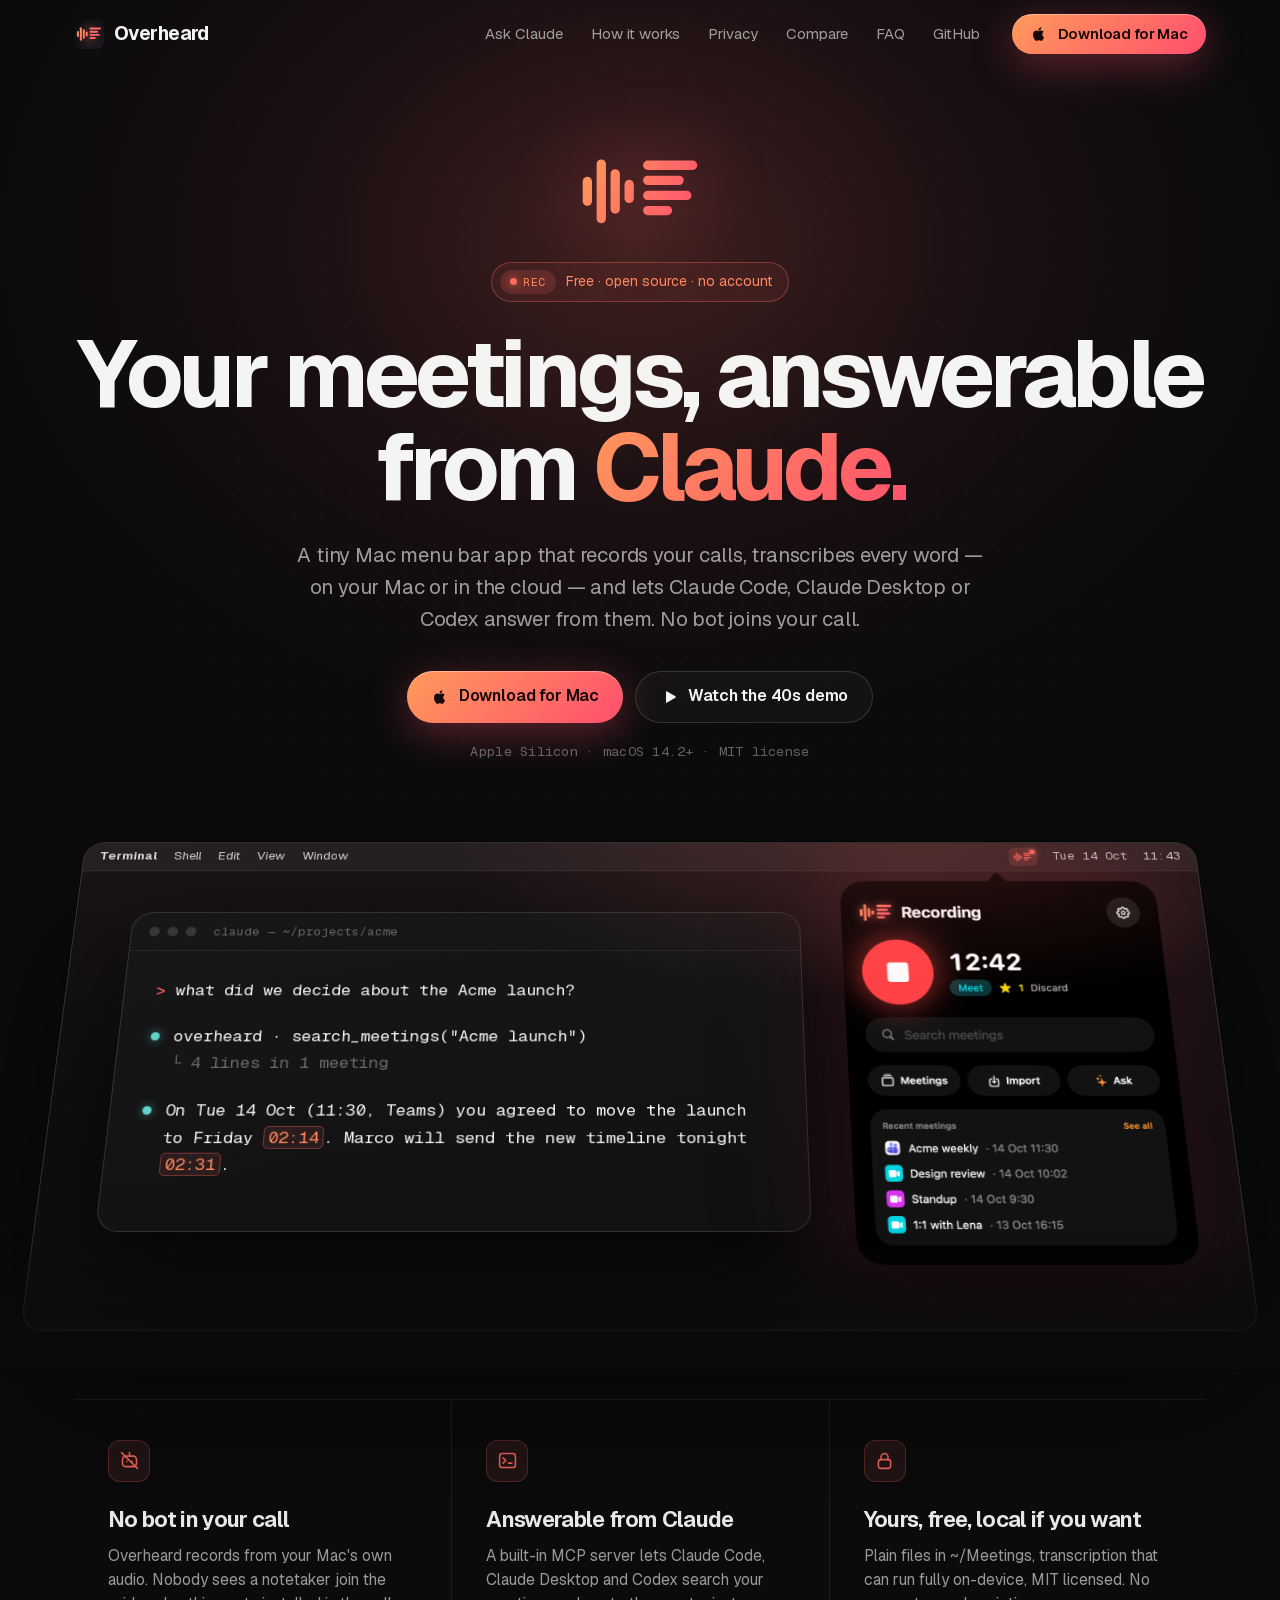
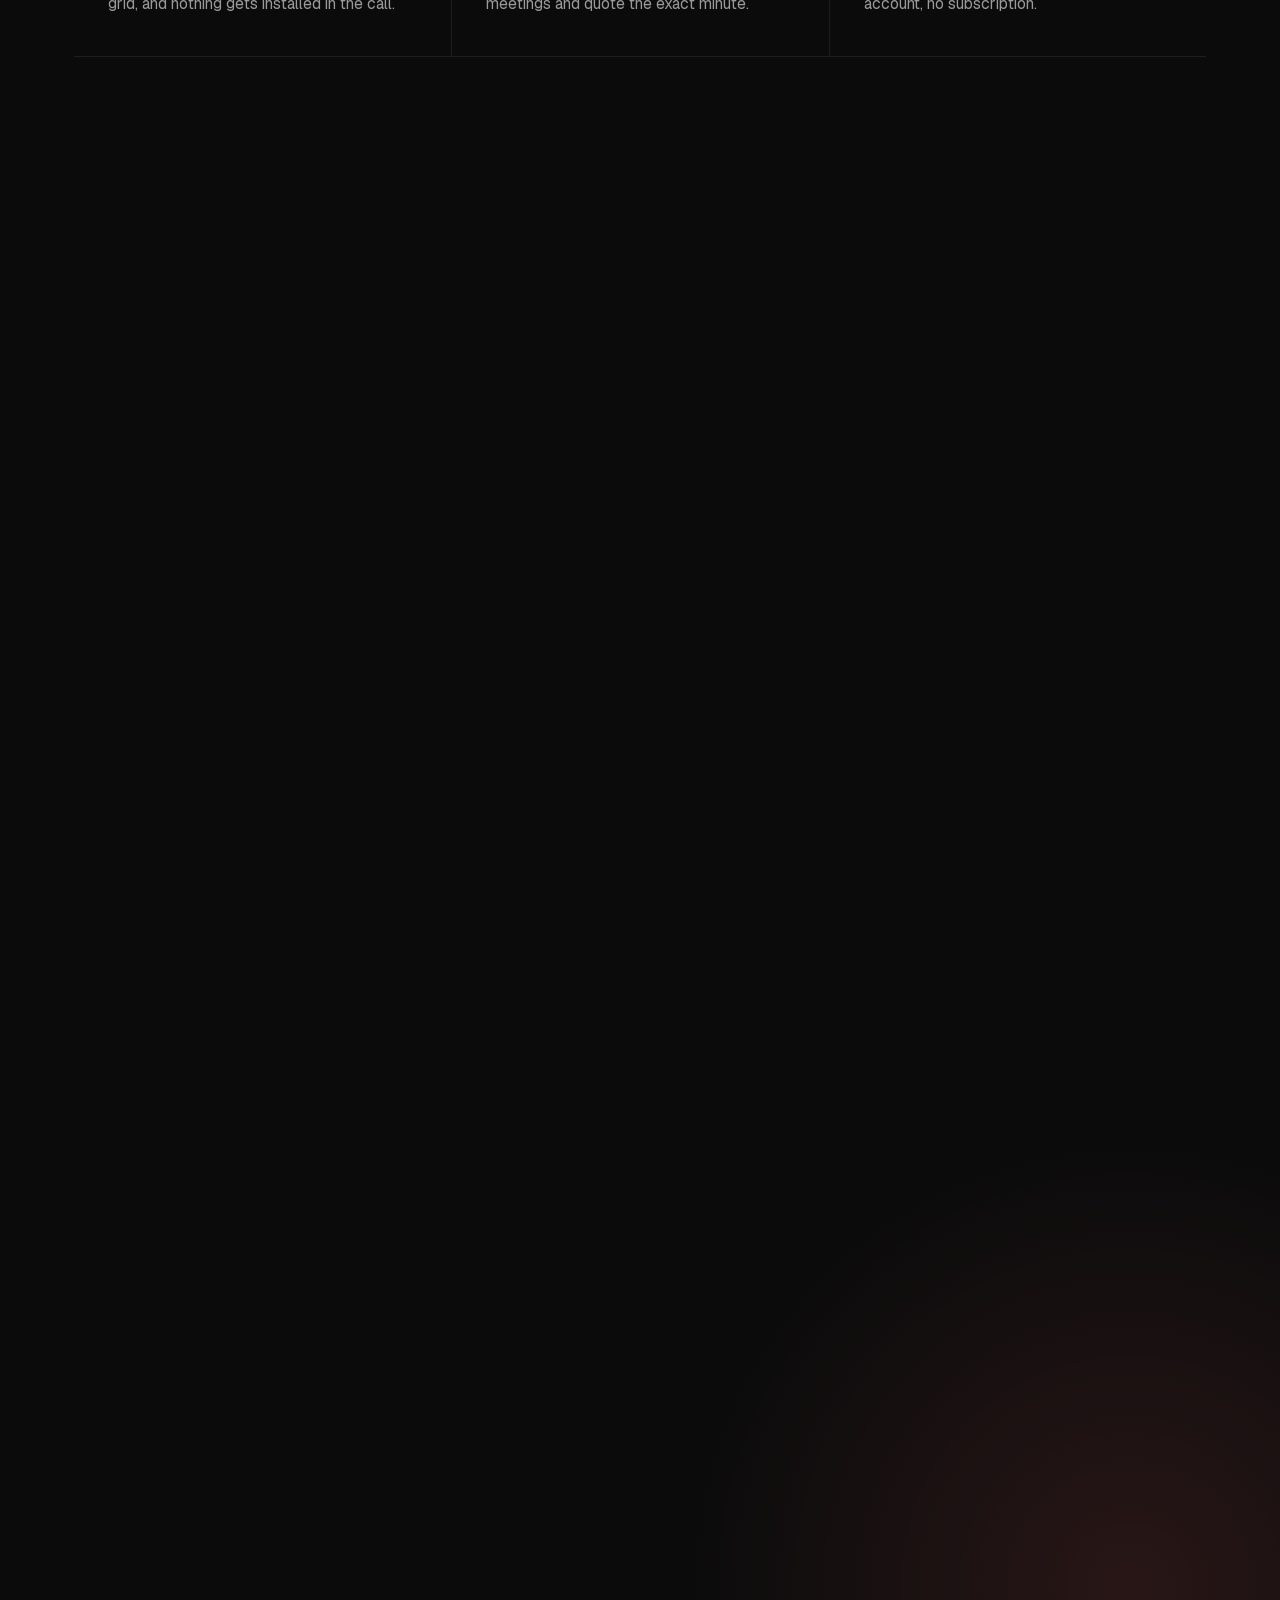
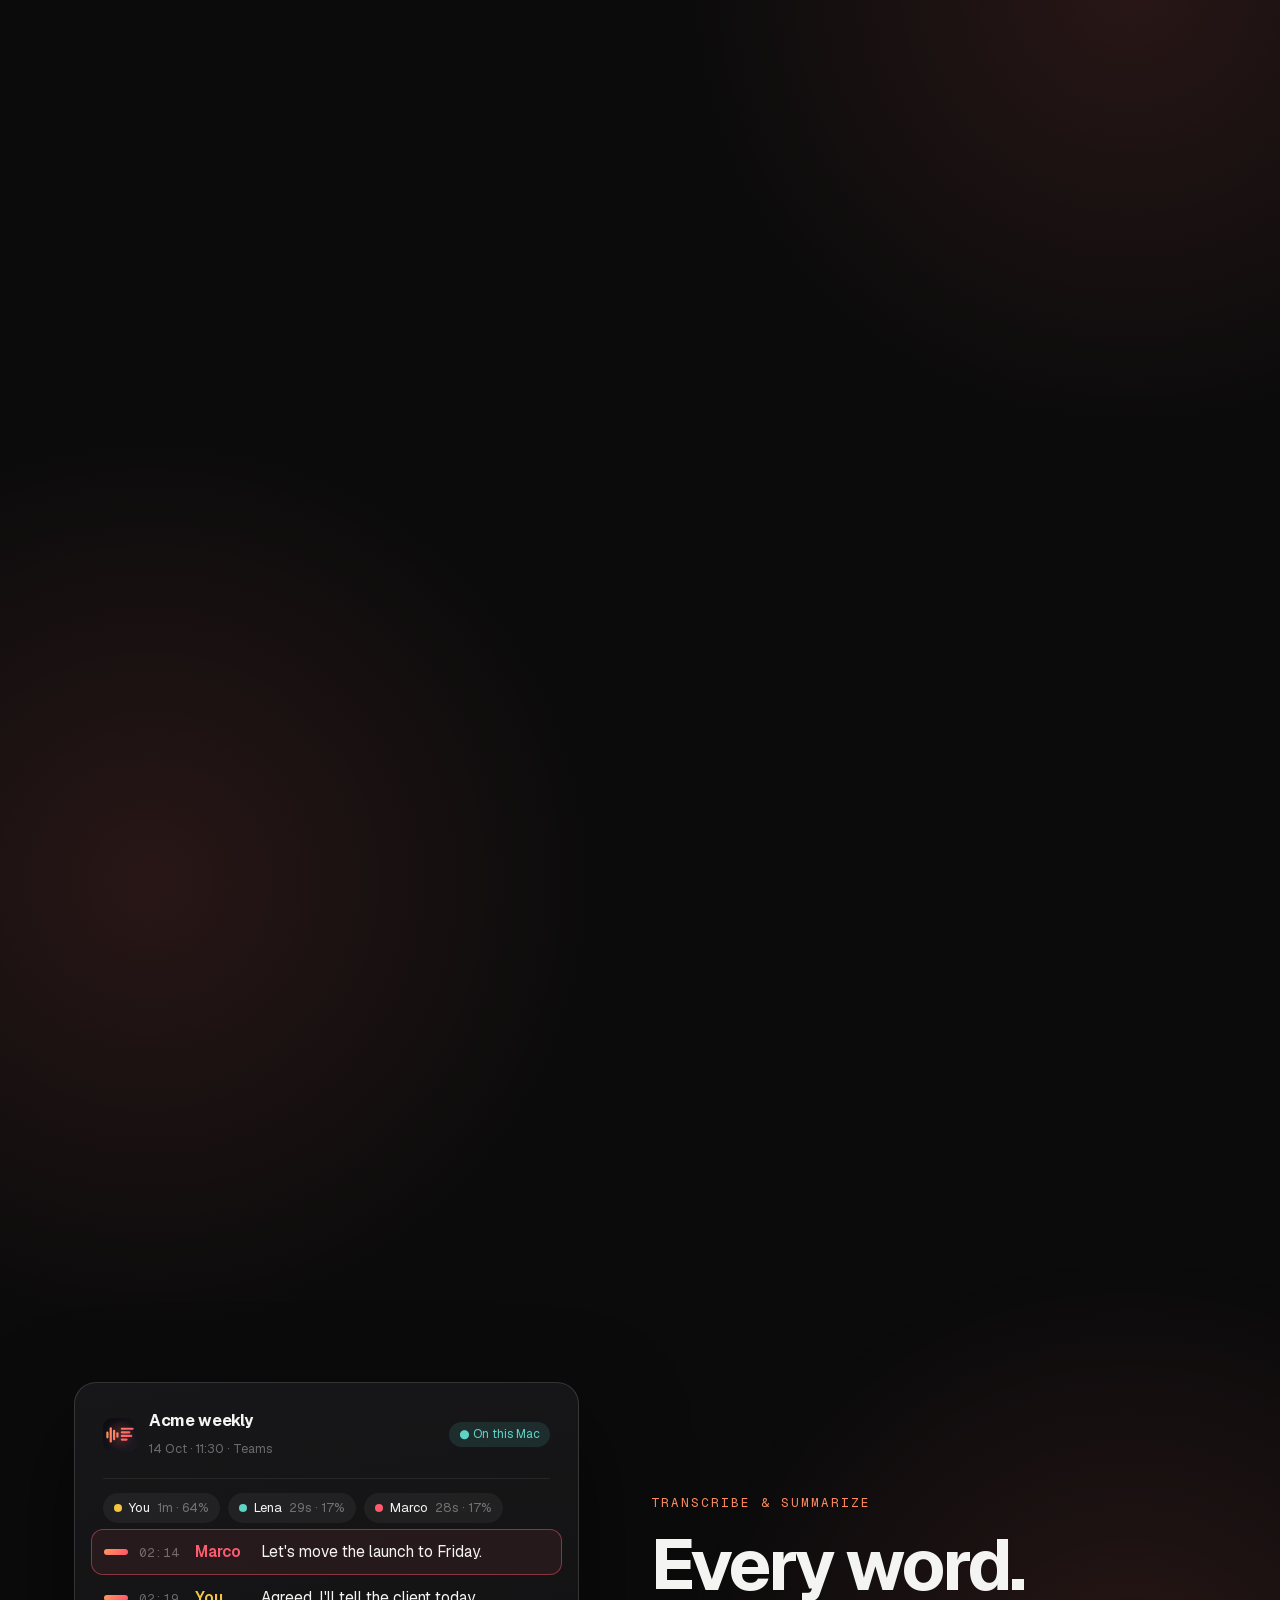
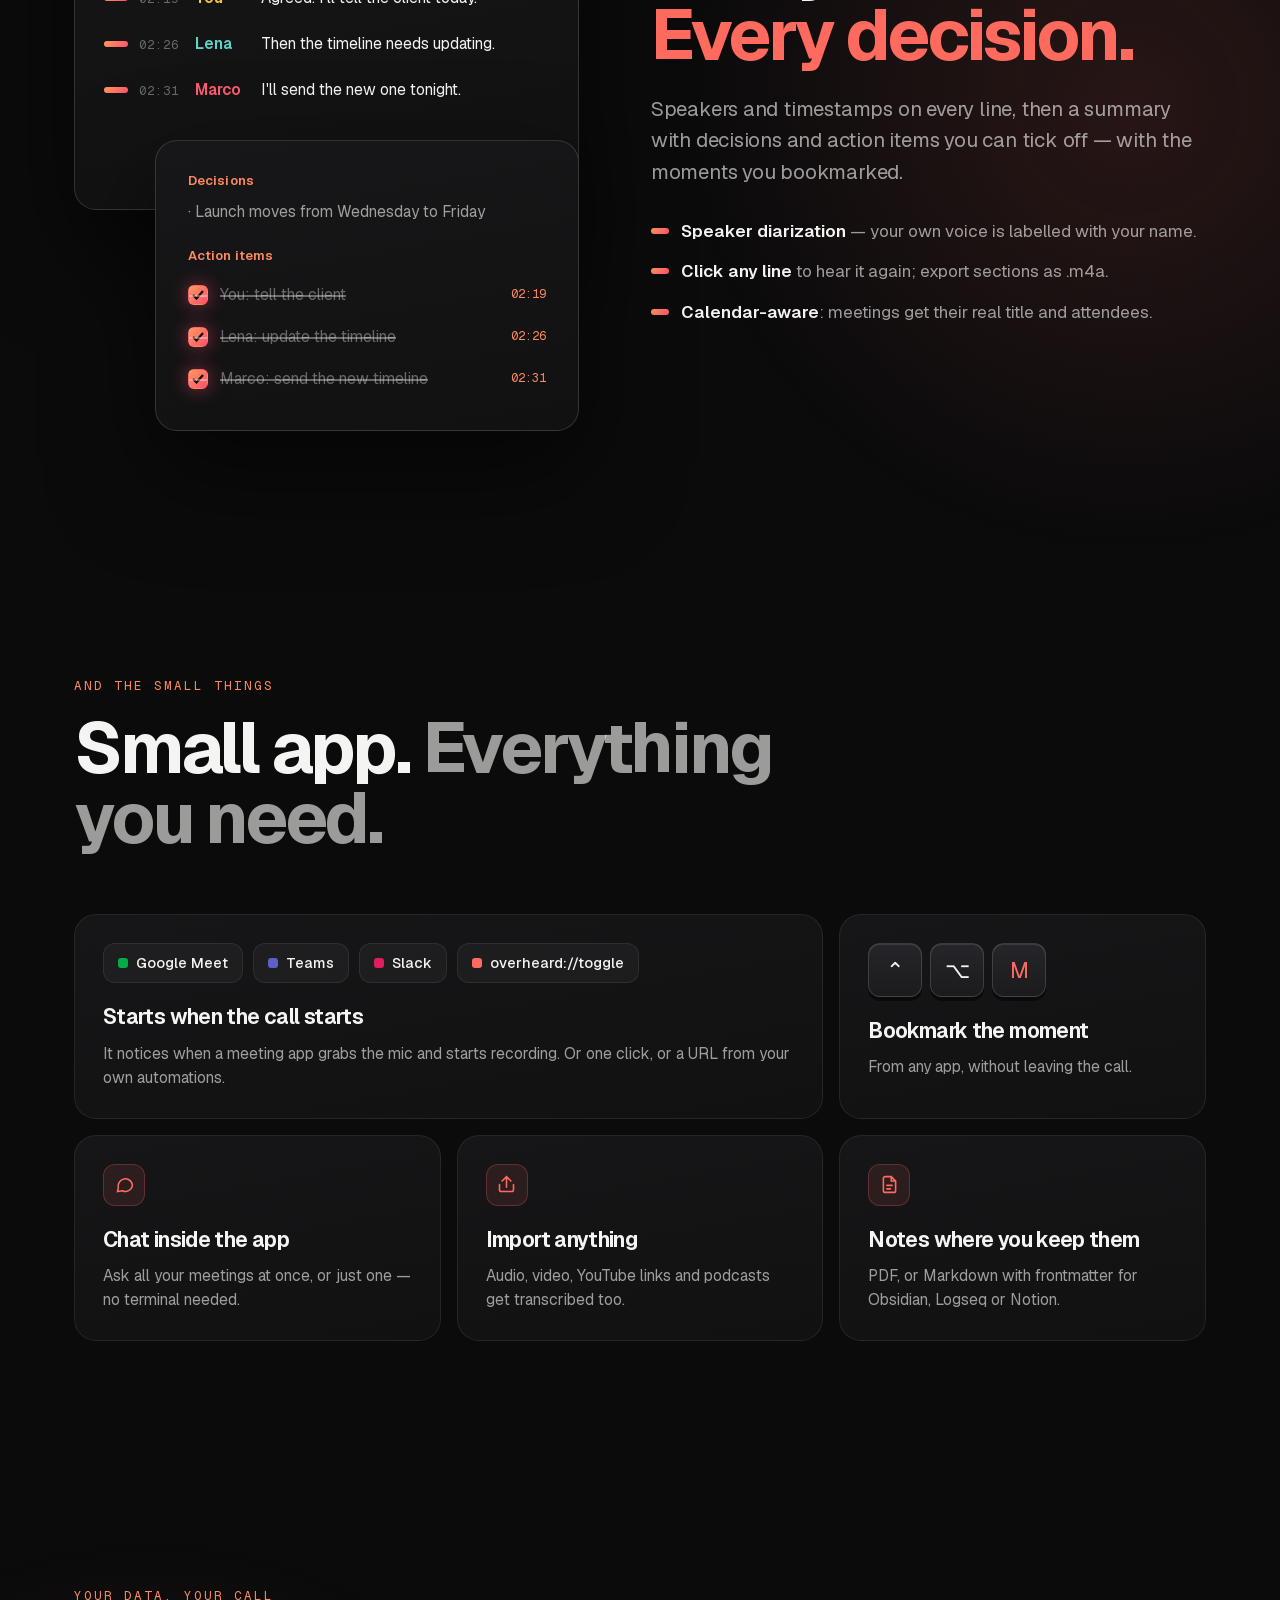
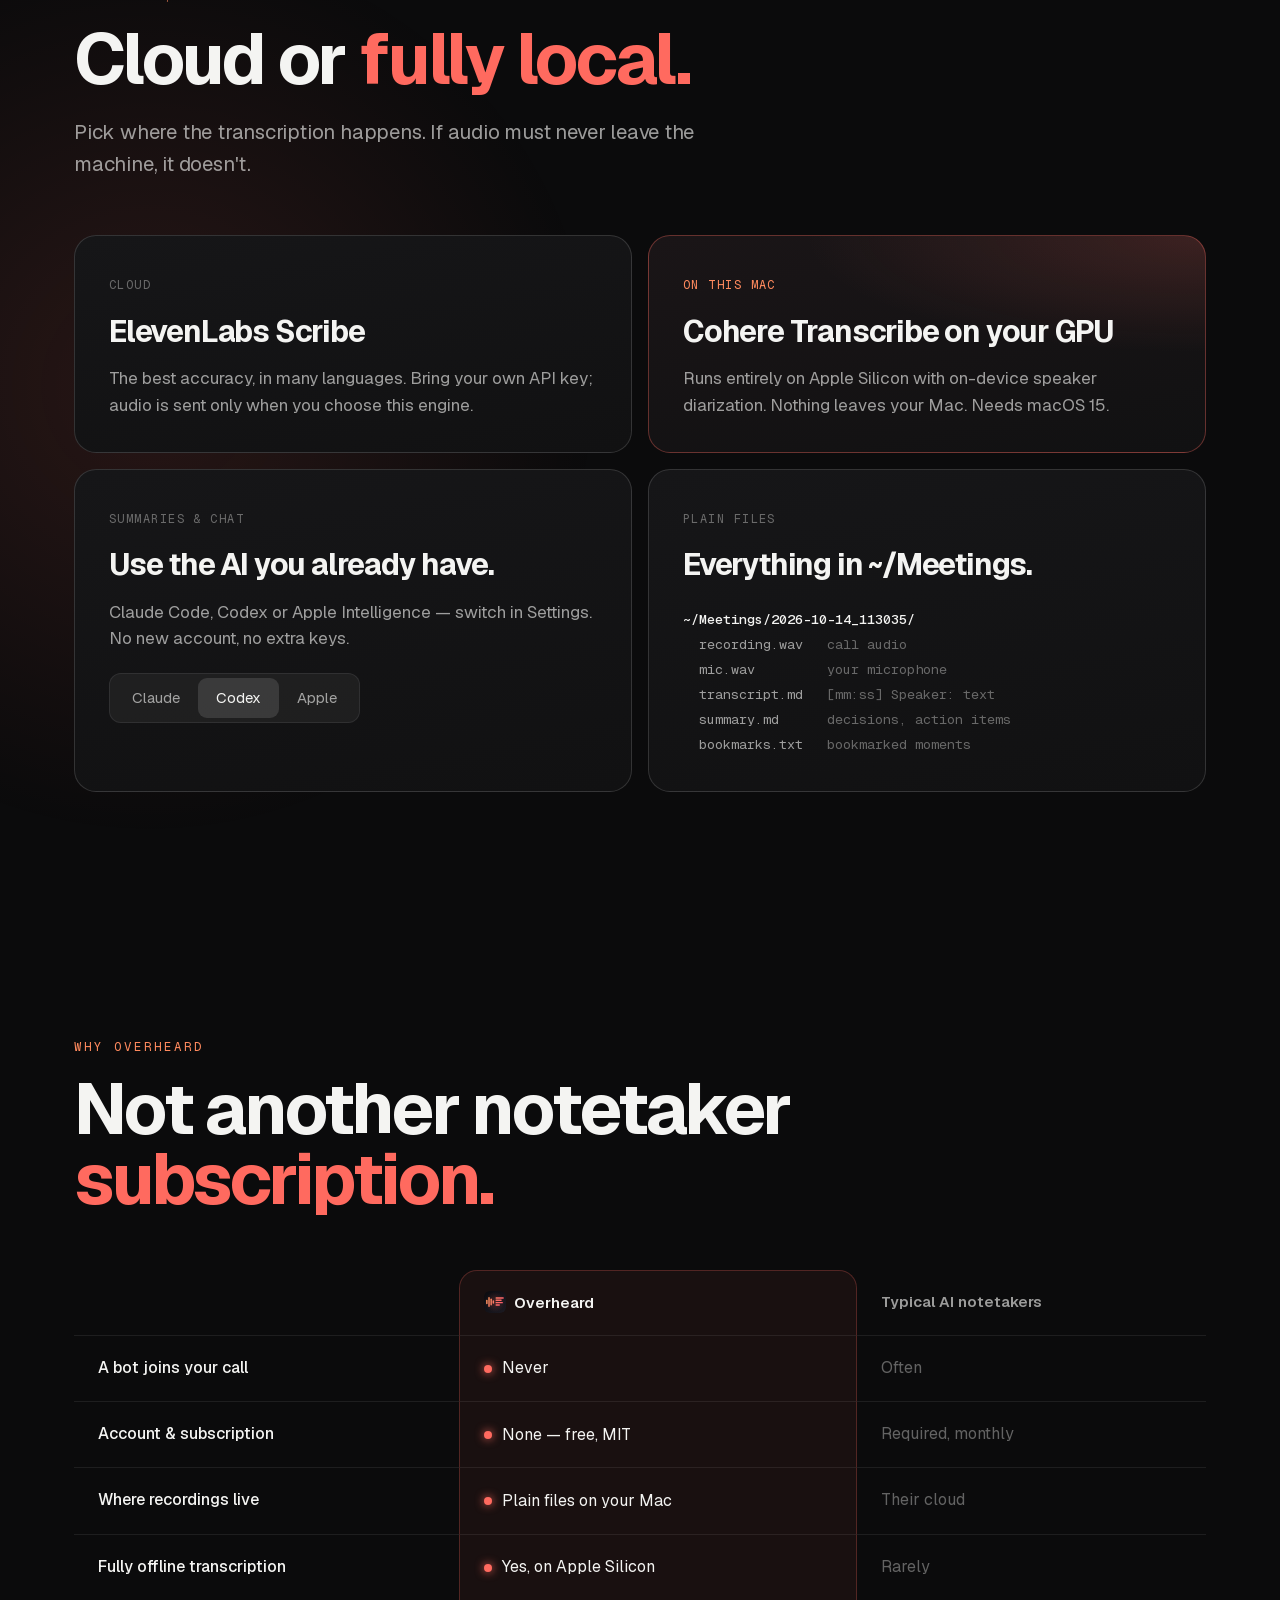
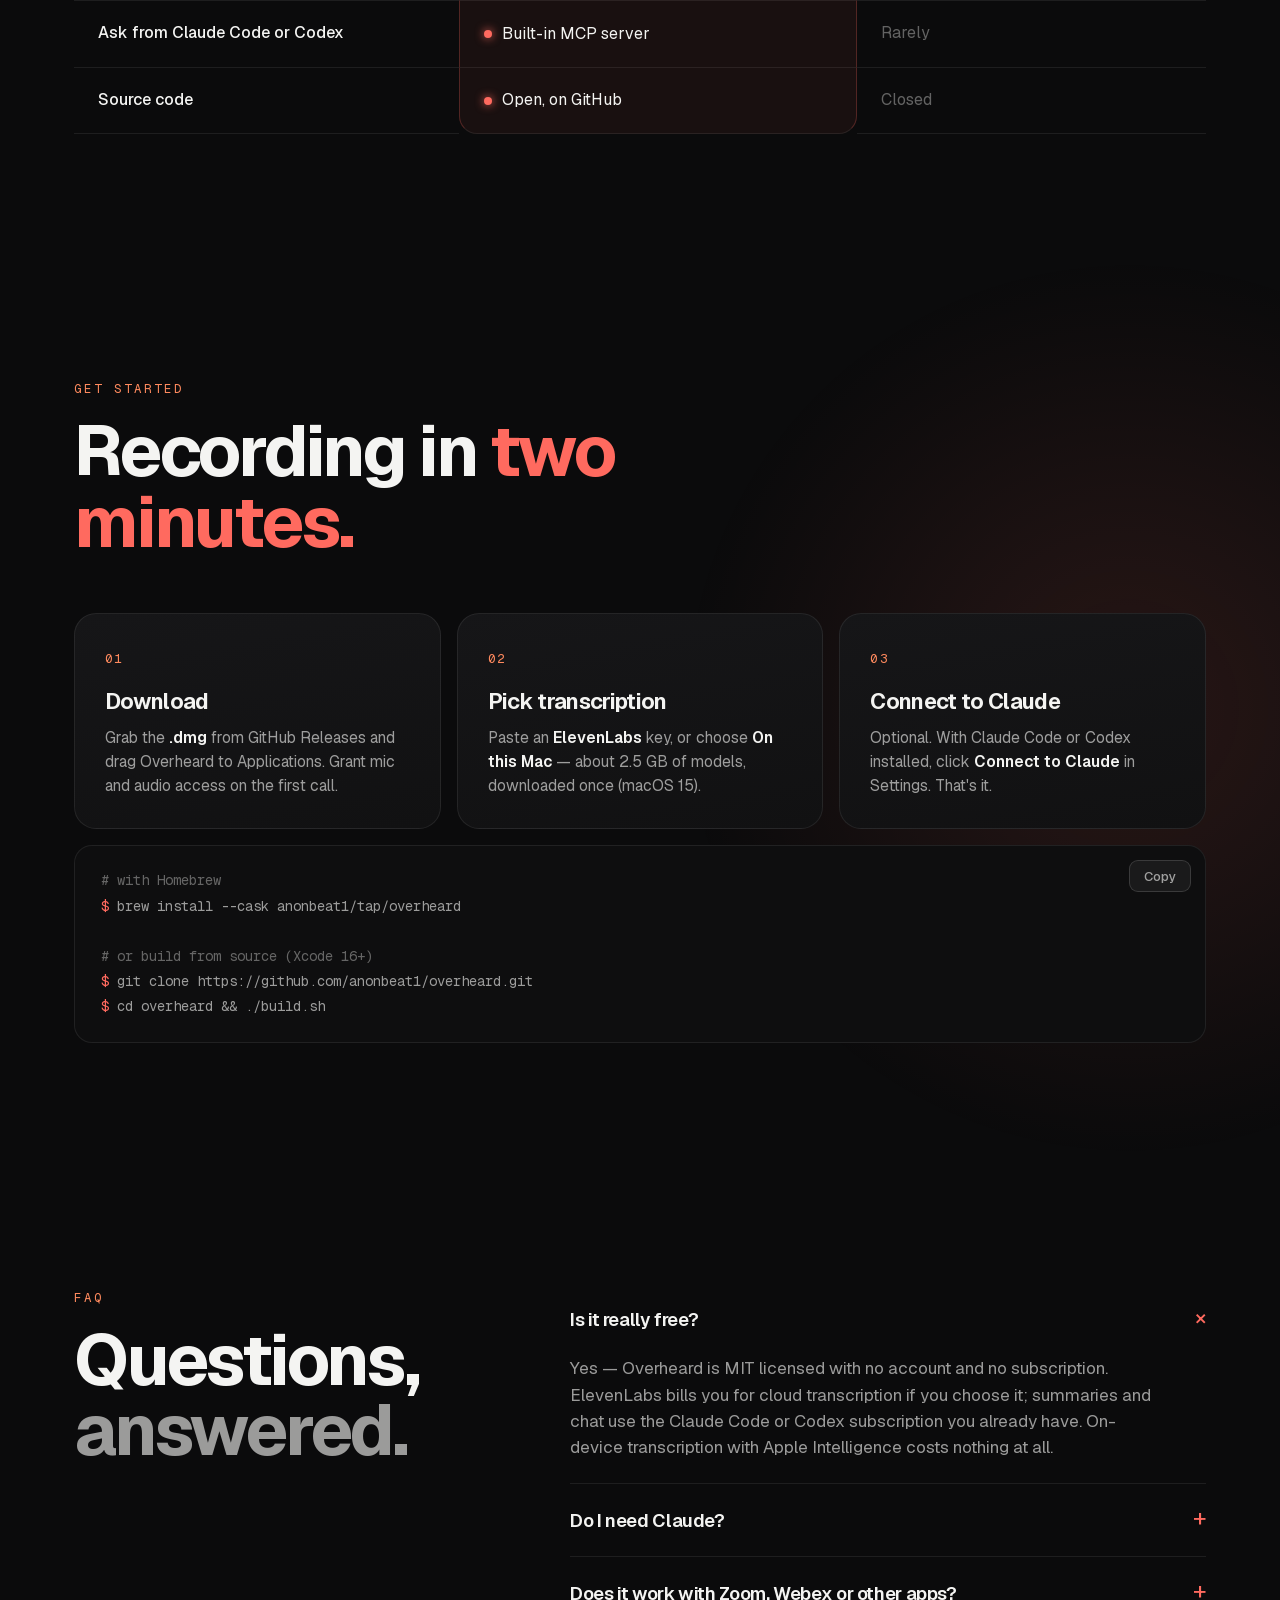
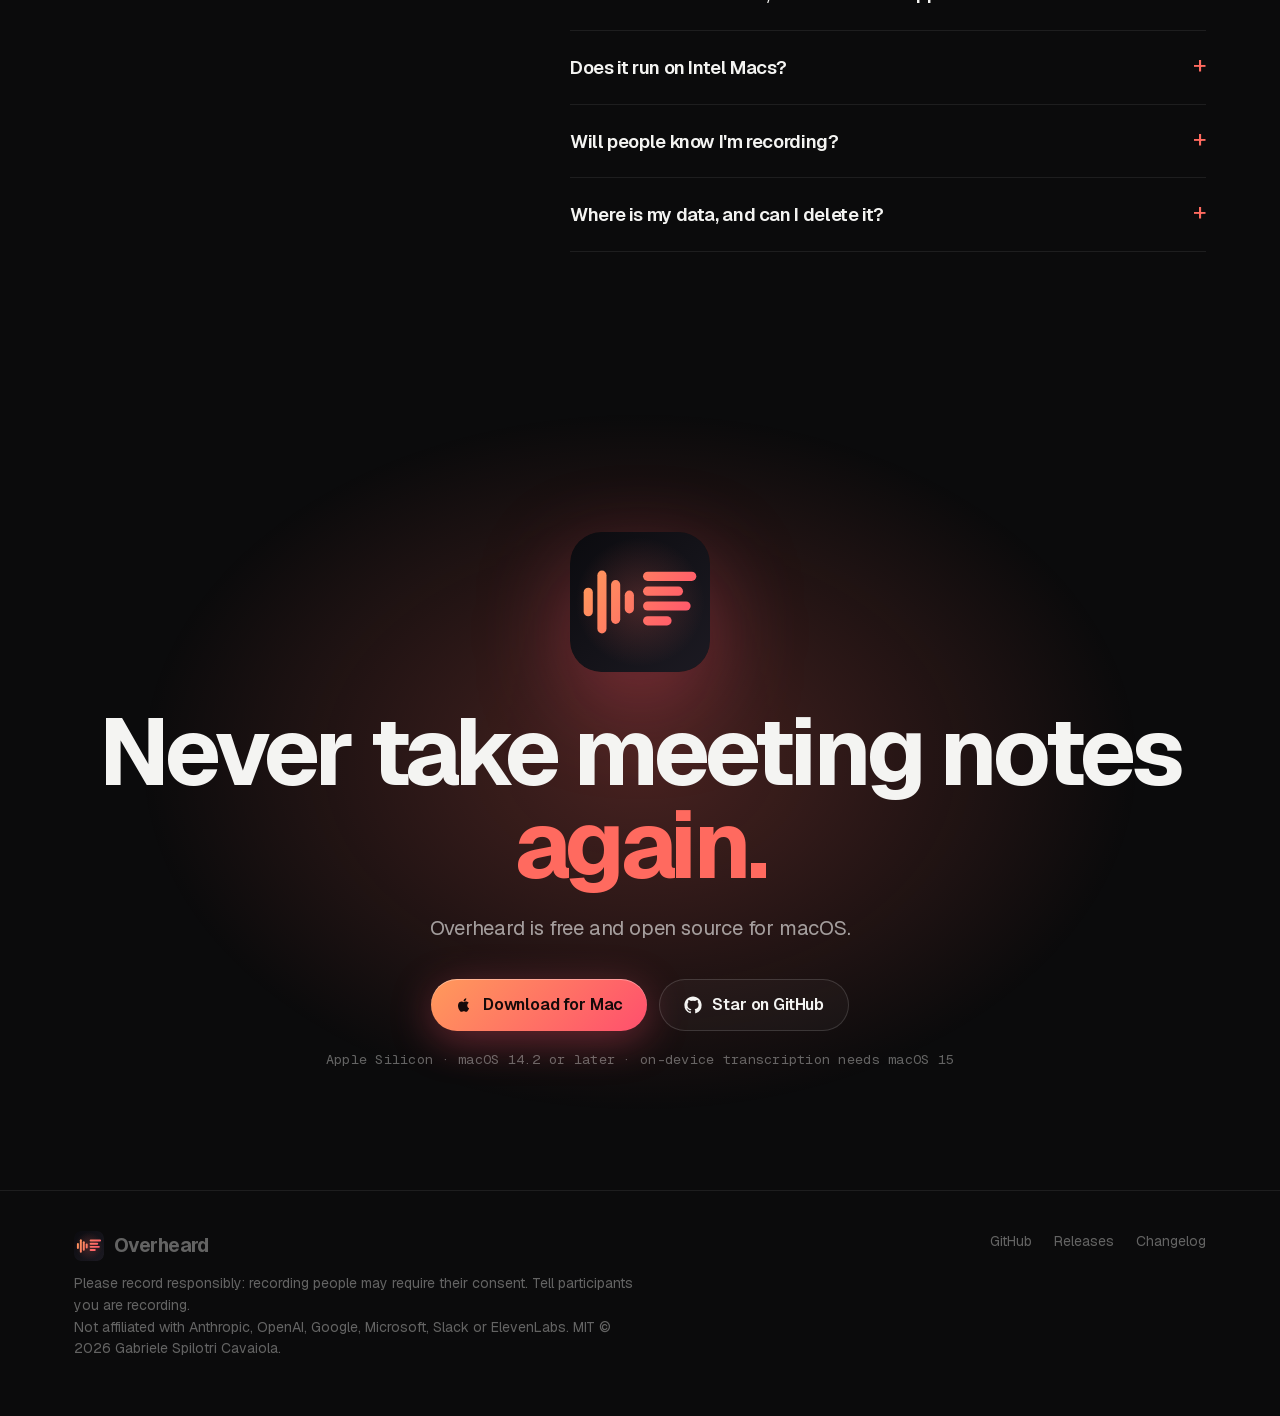
==== commit 3da2467e: "Homebrew tap: install line in README and landing, cask bumped by release.sh Co-Authored-By: Claude O" ====
--- a/docs/index.html
+++ b/docs/index.html
@@ -736,7 +736,10 @@
     </div>
     <div class="code rv d2">
       <button class="copy" id="copy" type="button">Copy</button>
-<div id="src"><span class="c"># or build from source (Xcode 16+)</span>
+<div id="src"><span class="c"># with Homebrew</span>
+<span class="pr">$ </span>brew install --cask anonbeat1/tap/overheard
+
+<span class="c"># or build from source (Xcode 16+)</span>
 <span class="pr">$ </span>git clone https://github.com/anonbeat1/overheard.git
 <span class="pr">$ </span>cd overheard &amp;&amp; ./build.sh</div>
     </div>
@@ -833,7 +836,7 @@
 
   const copy = document.getElementById('copy');
   copy.addEventListener('click', () => {
-    const cmd = 'git clone https://github.com/anonbeat1/overheard.git\ncd overheard && ./build.sh';
+    const cmd = 'brew install --cask anonbeat1/tap/overheard';
     navigator.clipboard?.writeText(cmd).then(() => { copy.textContent = 'Copied'; setTimeout(() => copy.textContent = 'Copy', 1600); });
   });
 
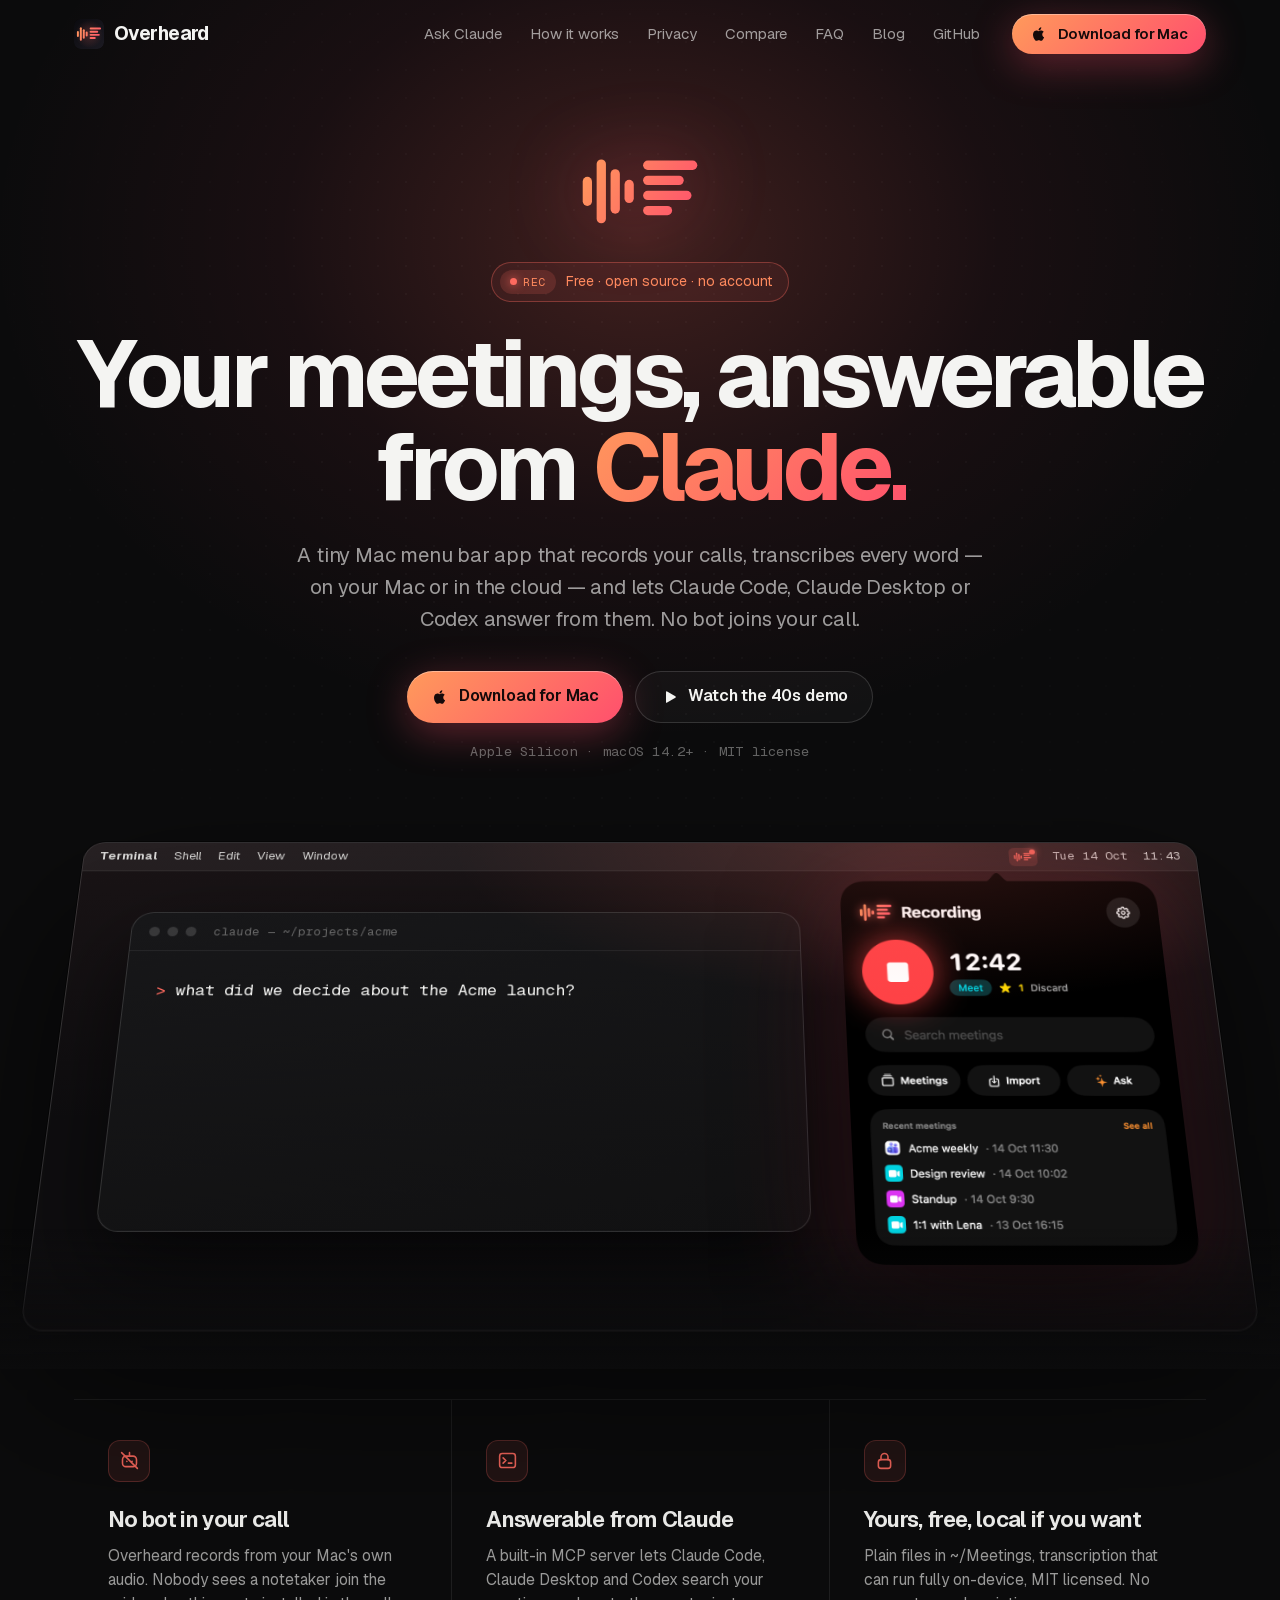
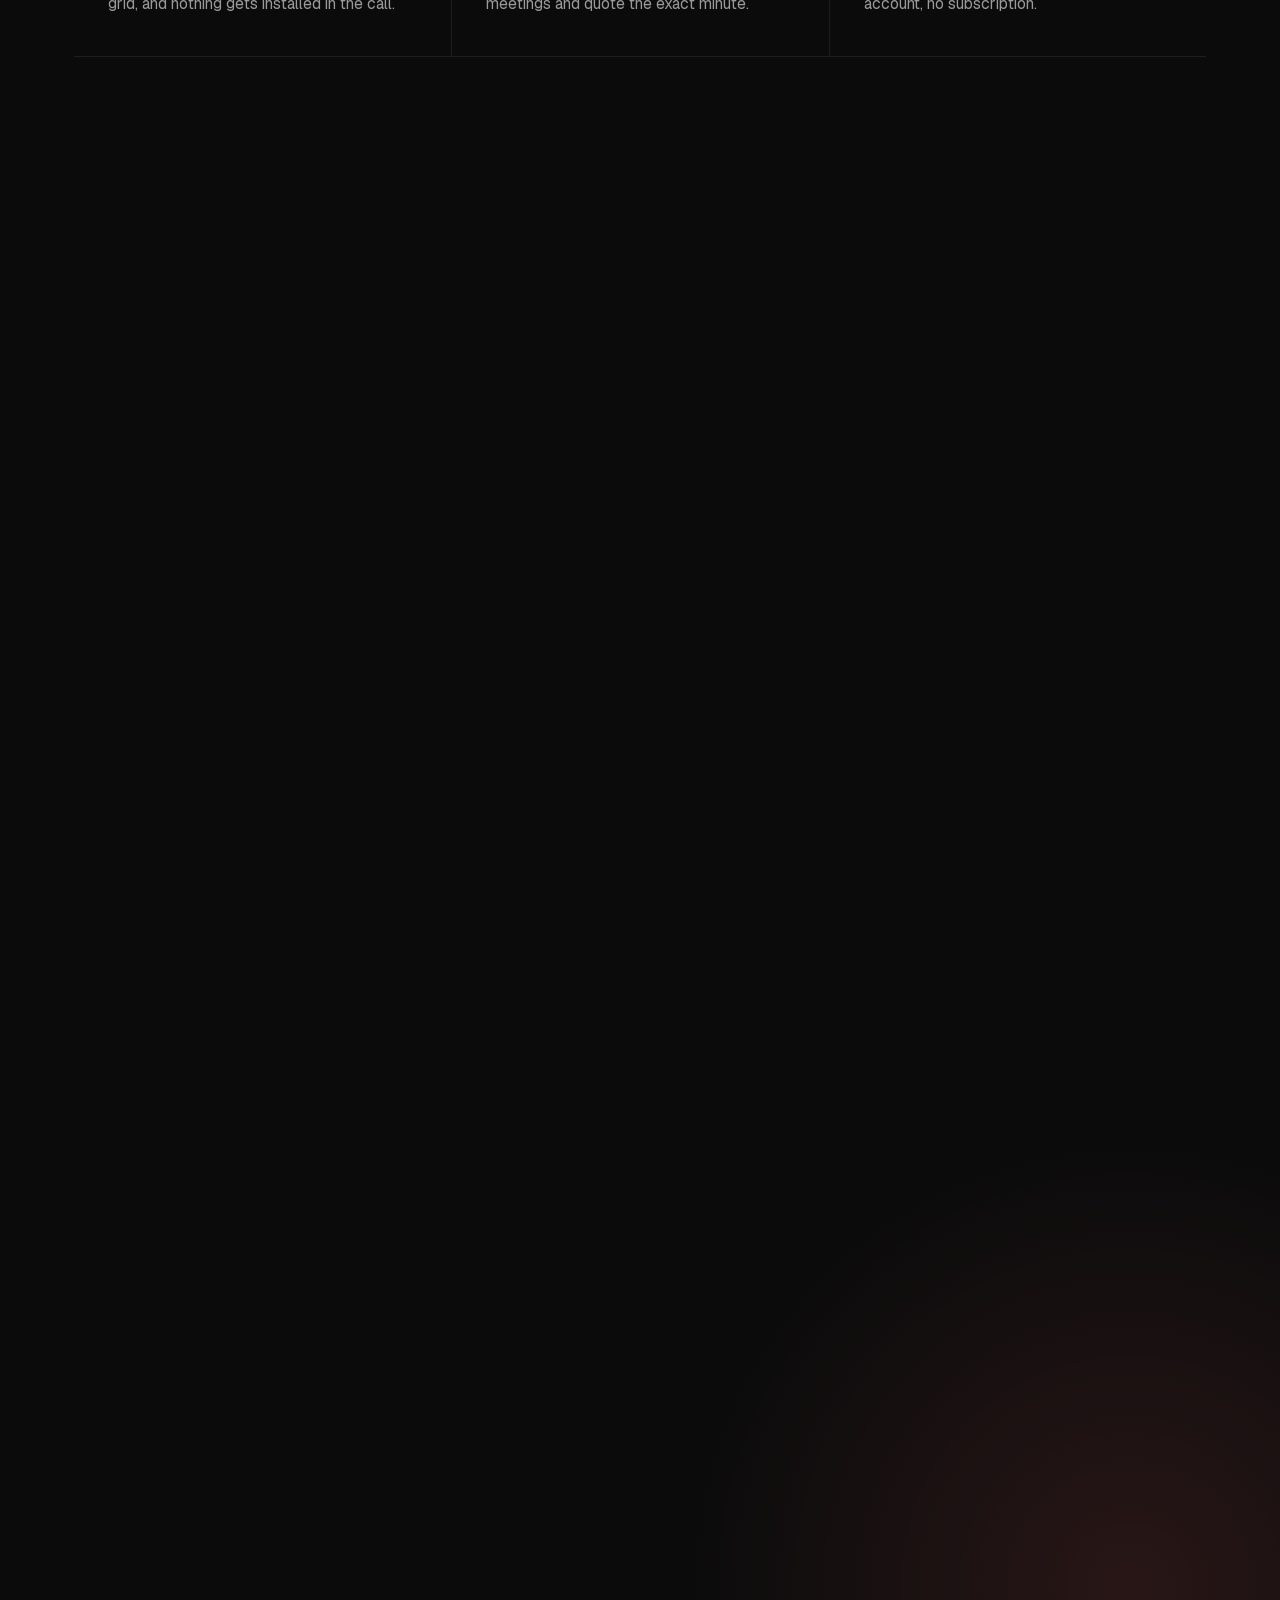
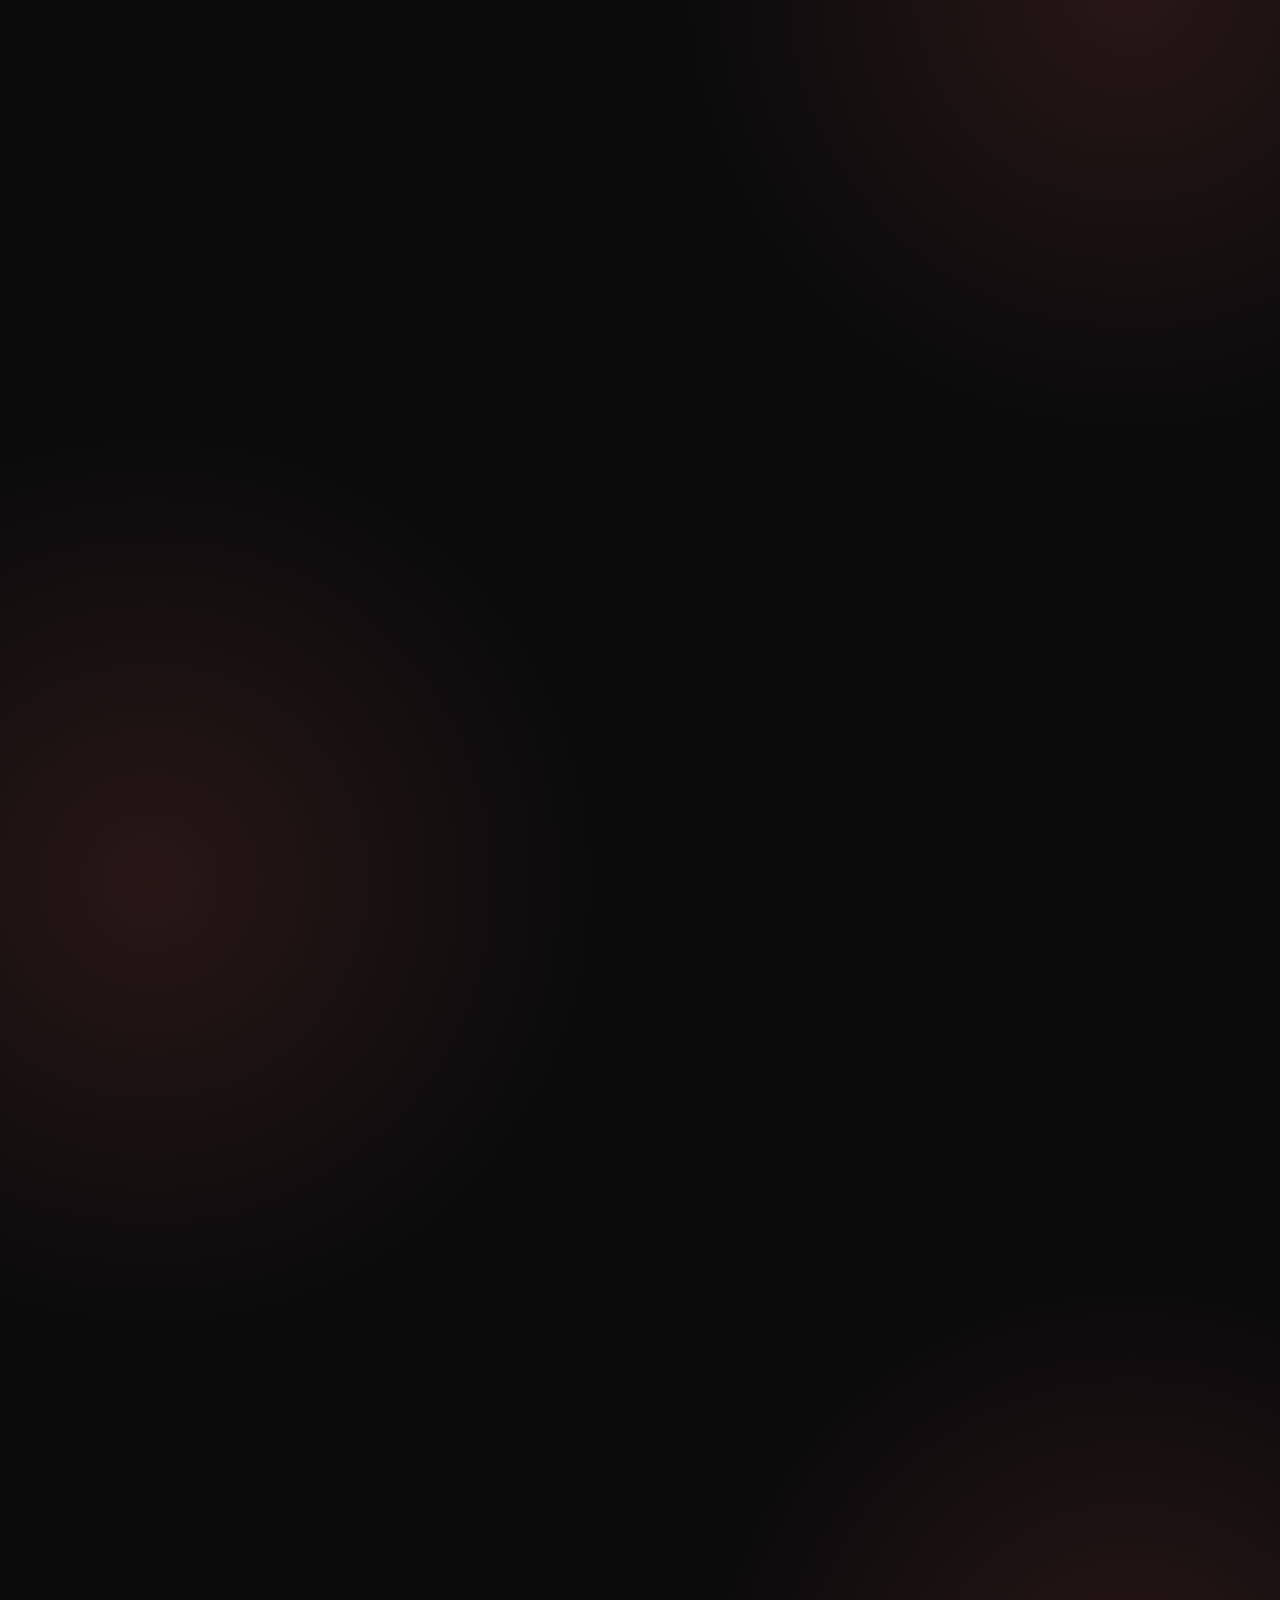
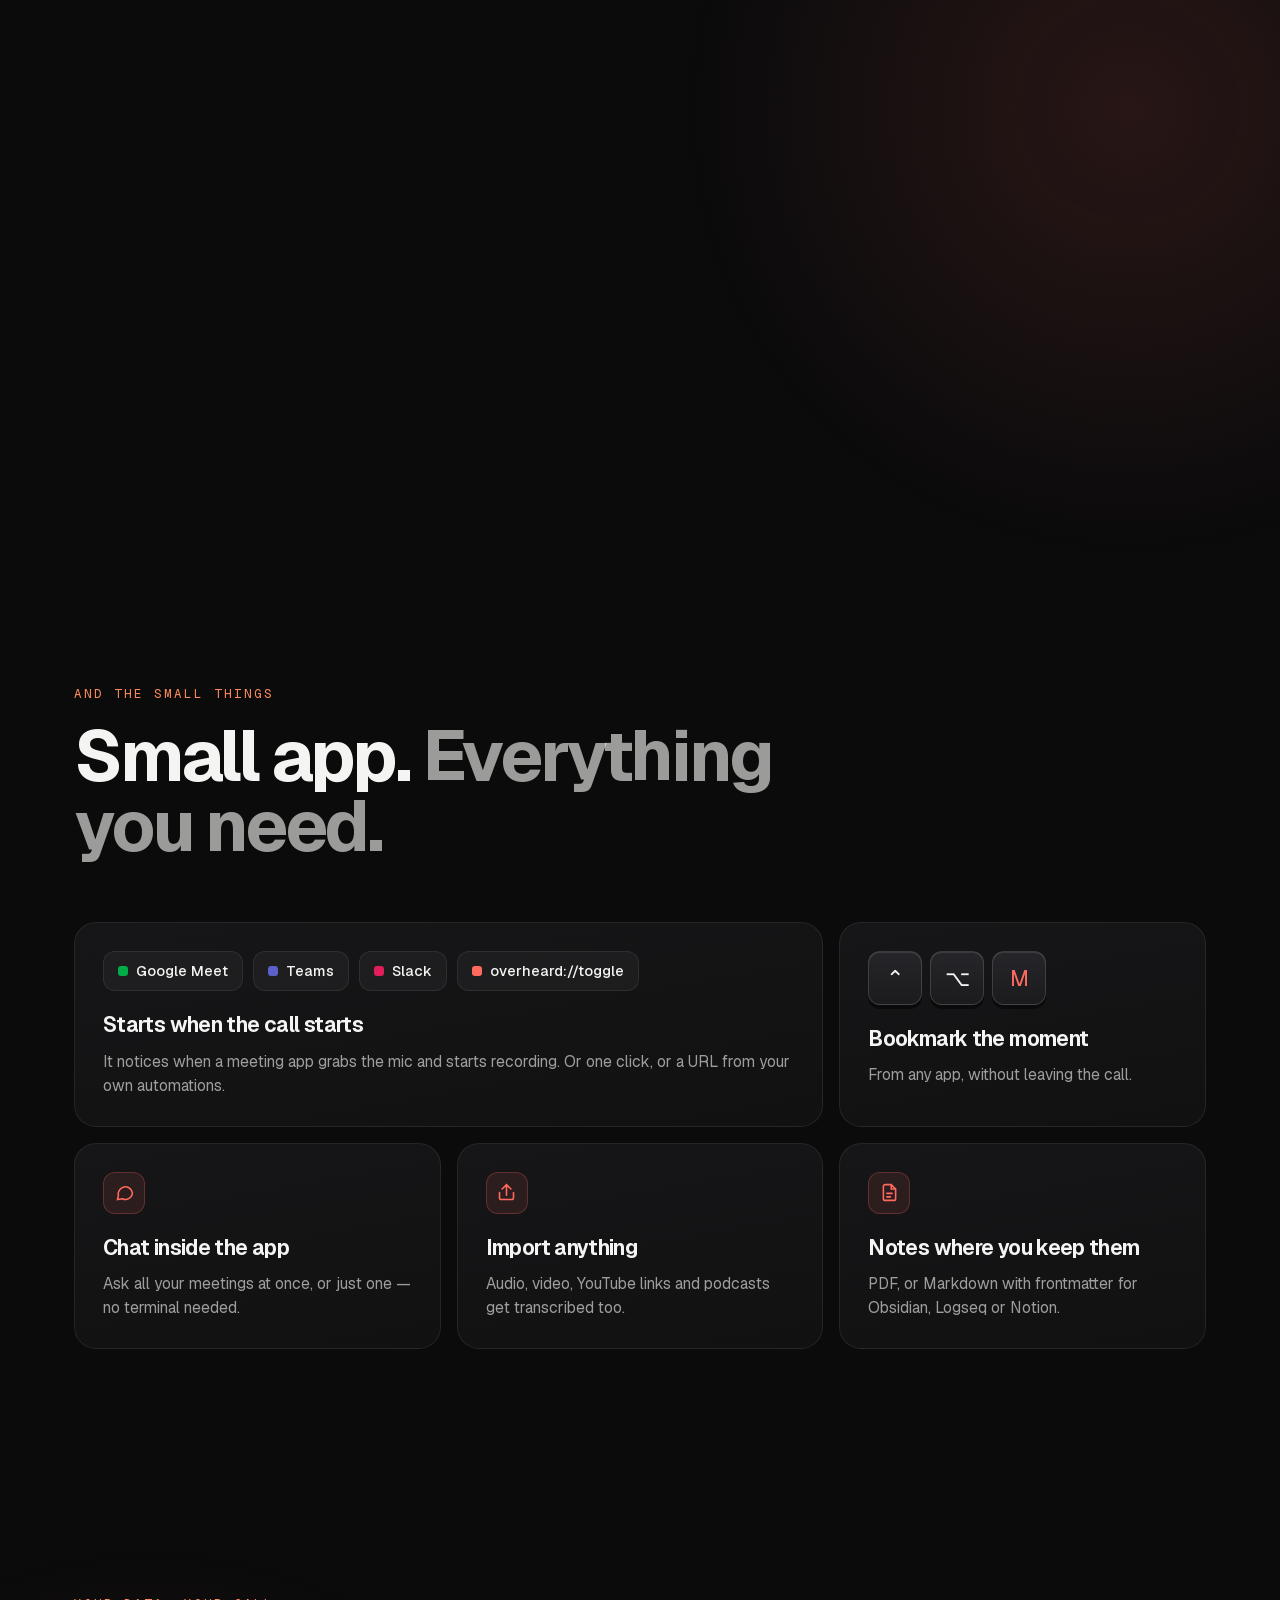
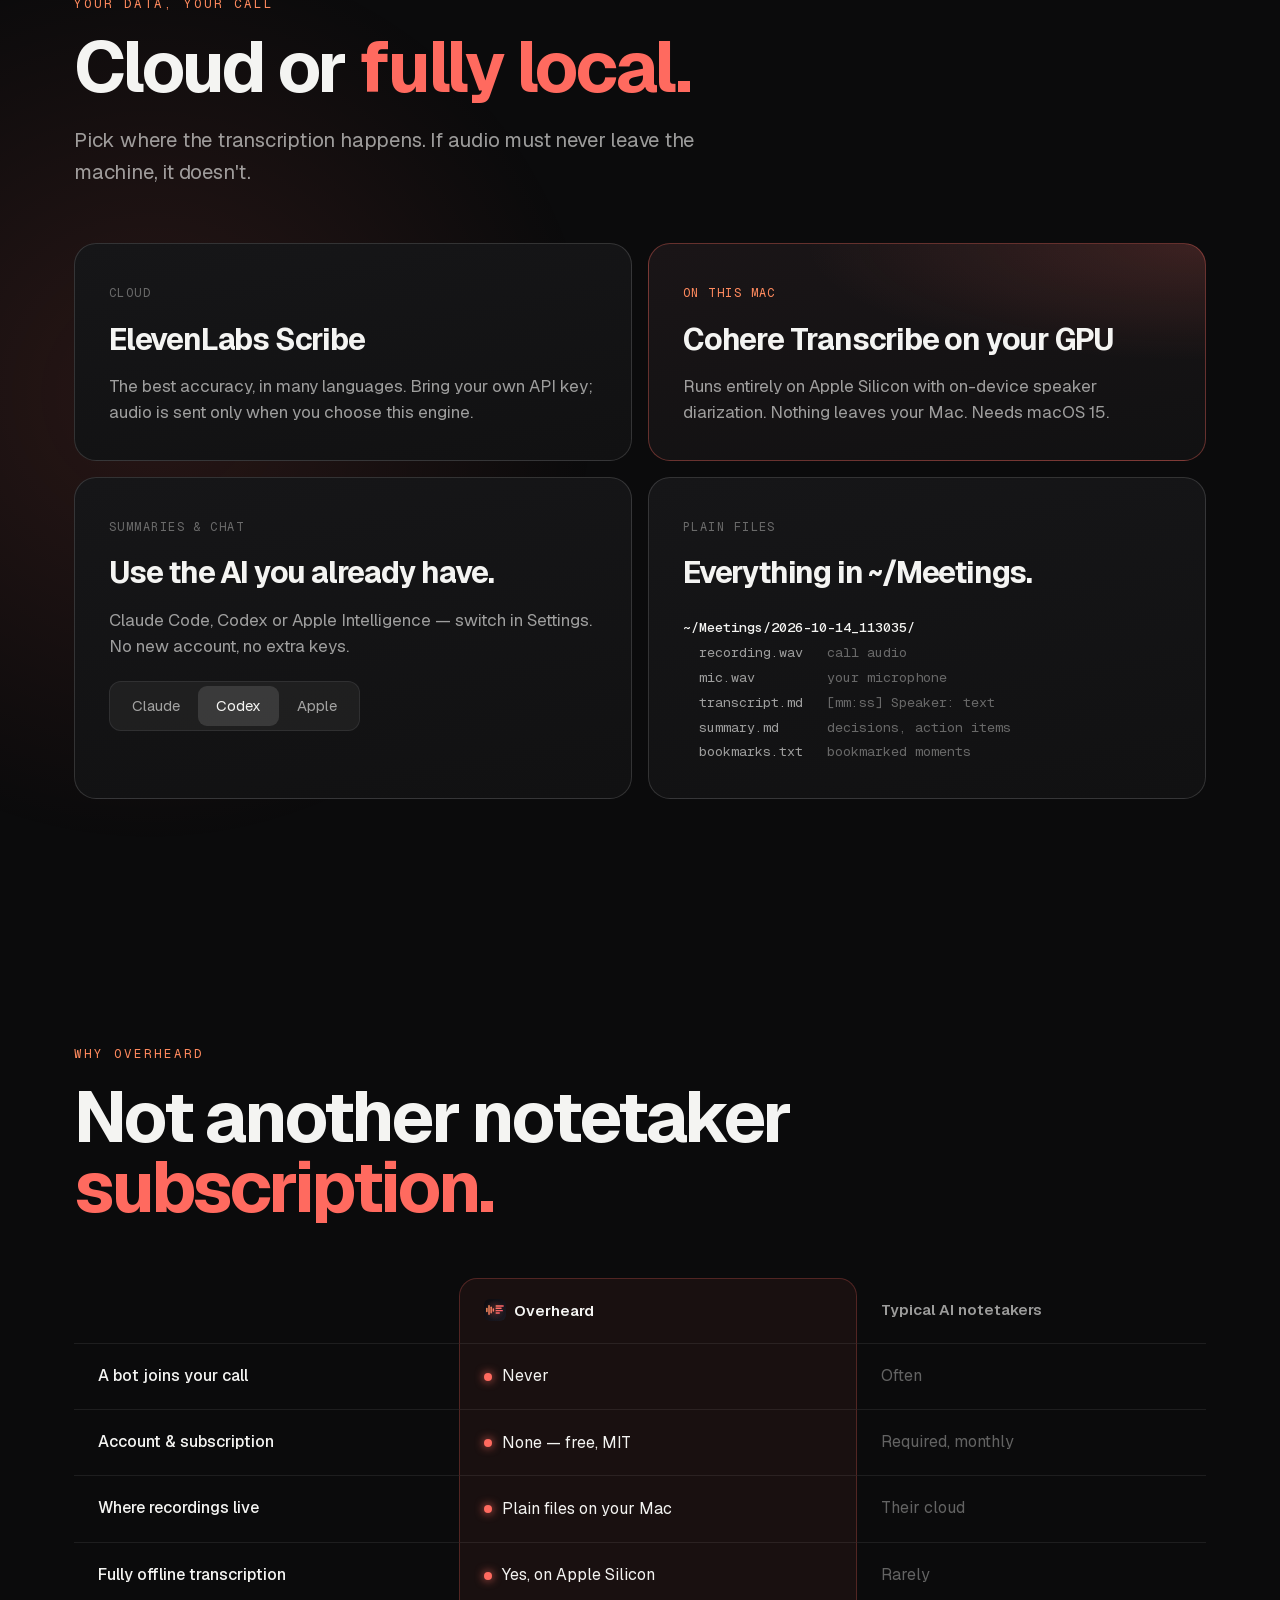
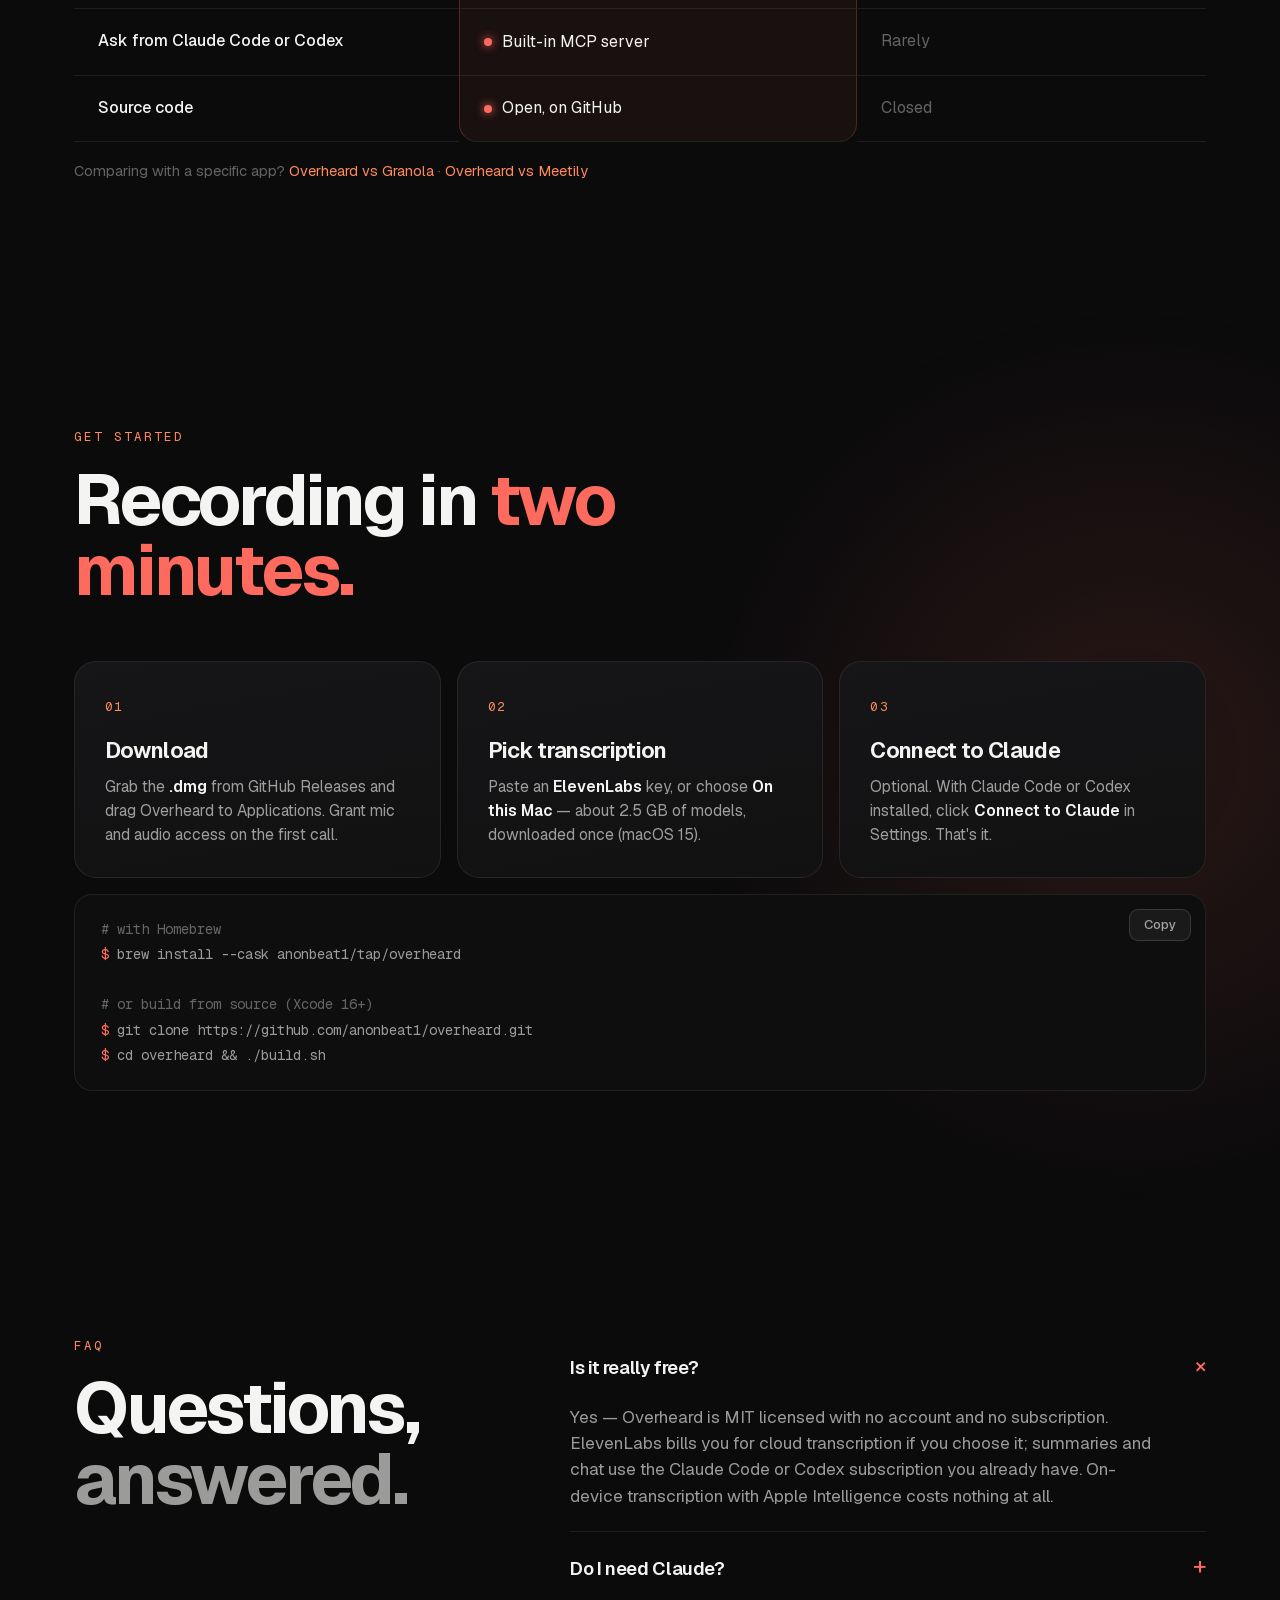
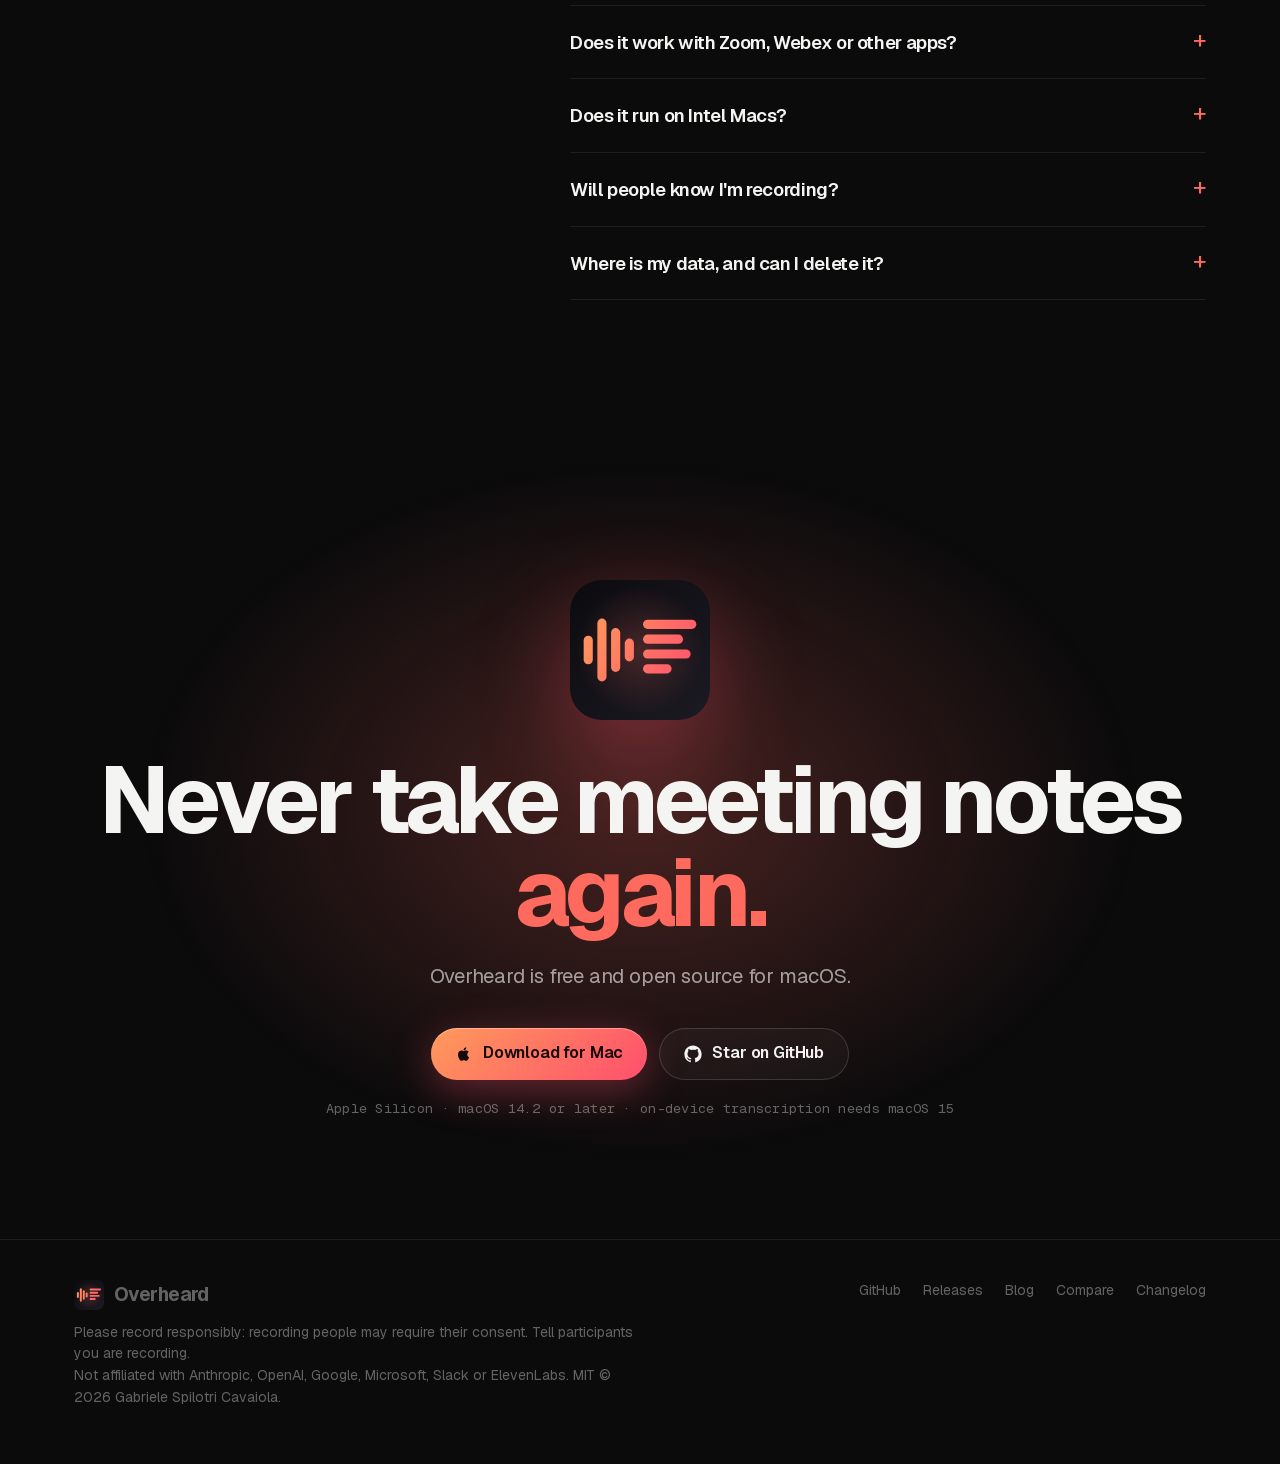
==== commit 714a2a22: "Blog (three articles, RSS) and comparison pages vs Granola and Meetily; sitemap and robots.txt Co-Au" ====
--- a/docs/index.html
+++ b/docs/index.html
@@ -10,6 +10,7 @@
 <meta property="og:image" content="https://getoverheard.dev/assets/poster.jpg">
 <meta name="theme-color" content="#0B0B0C">
 <link rel="icon" href="assets/icon-tile.svg" type="image/svg+xml">
+<link rel="alternate" type="application/rss+xml" title="Overheard blog" href="blog/feed.xml">
 <link rel="preload" href="fonts/Geist.woff2" as="font" type="font/woff2" crossorigin>
 <style>
 @font-face { font-family: 'Geist'; font-weight: 300 800; font-display: swap; src: url('fonts/Geist.woff2') format('woff2'); }
@@ -394,6 +395,7 @@
       <a href="#privacy">Privacy</a>
       <a href="#compare">Compare</a>
       <a href="#faq">FAQ</a>
+      <a href="blog/">Blog</a>
       <a href="https://github.com/anonbeat1/overheard">GitHub</a>
     </nav>
     <a class="btn btn-primary" href="https://github.com/anonbeat1/overheard/releases/latest">
@@ -707,6 +709,7 @@
         </tbody>
       </table>
     </div>
+    <p class="clients rv d2" style="text-align:left">Comparing with a specific app? <a href="compare/granola/" style="color:var(--coral-2)">Overheard vs Granola</a> · <a href="compare/meetily/" style="color:var(--coral-2)">Overheard vs Meetily</a></p>
   </div>
 </section>
 
@@ -796,6 +799,8 @@
     <nav>
       <a href="https://github.com/anonbeat1/overheard">GitHub</a>
       <a href="https://github.com/anonbeat1/overheard/releases">Releases</a>
+      <a href="blog/">Blog</a>
+      <a href="compare/">Compare</a>
       <a href="https://github.com/anonbeat1/overheard/blob/main/CHANGELOG.md">Changelog</a>
     </nav>
   </div>
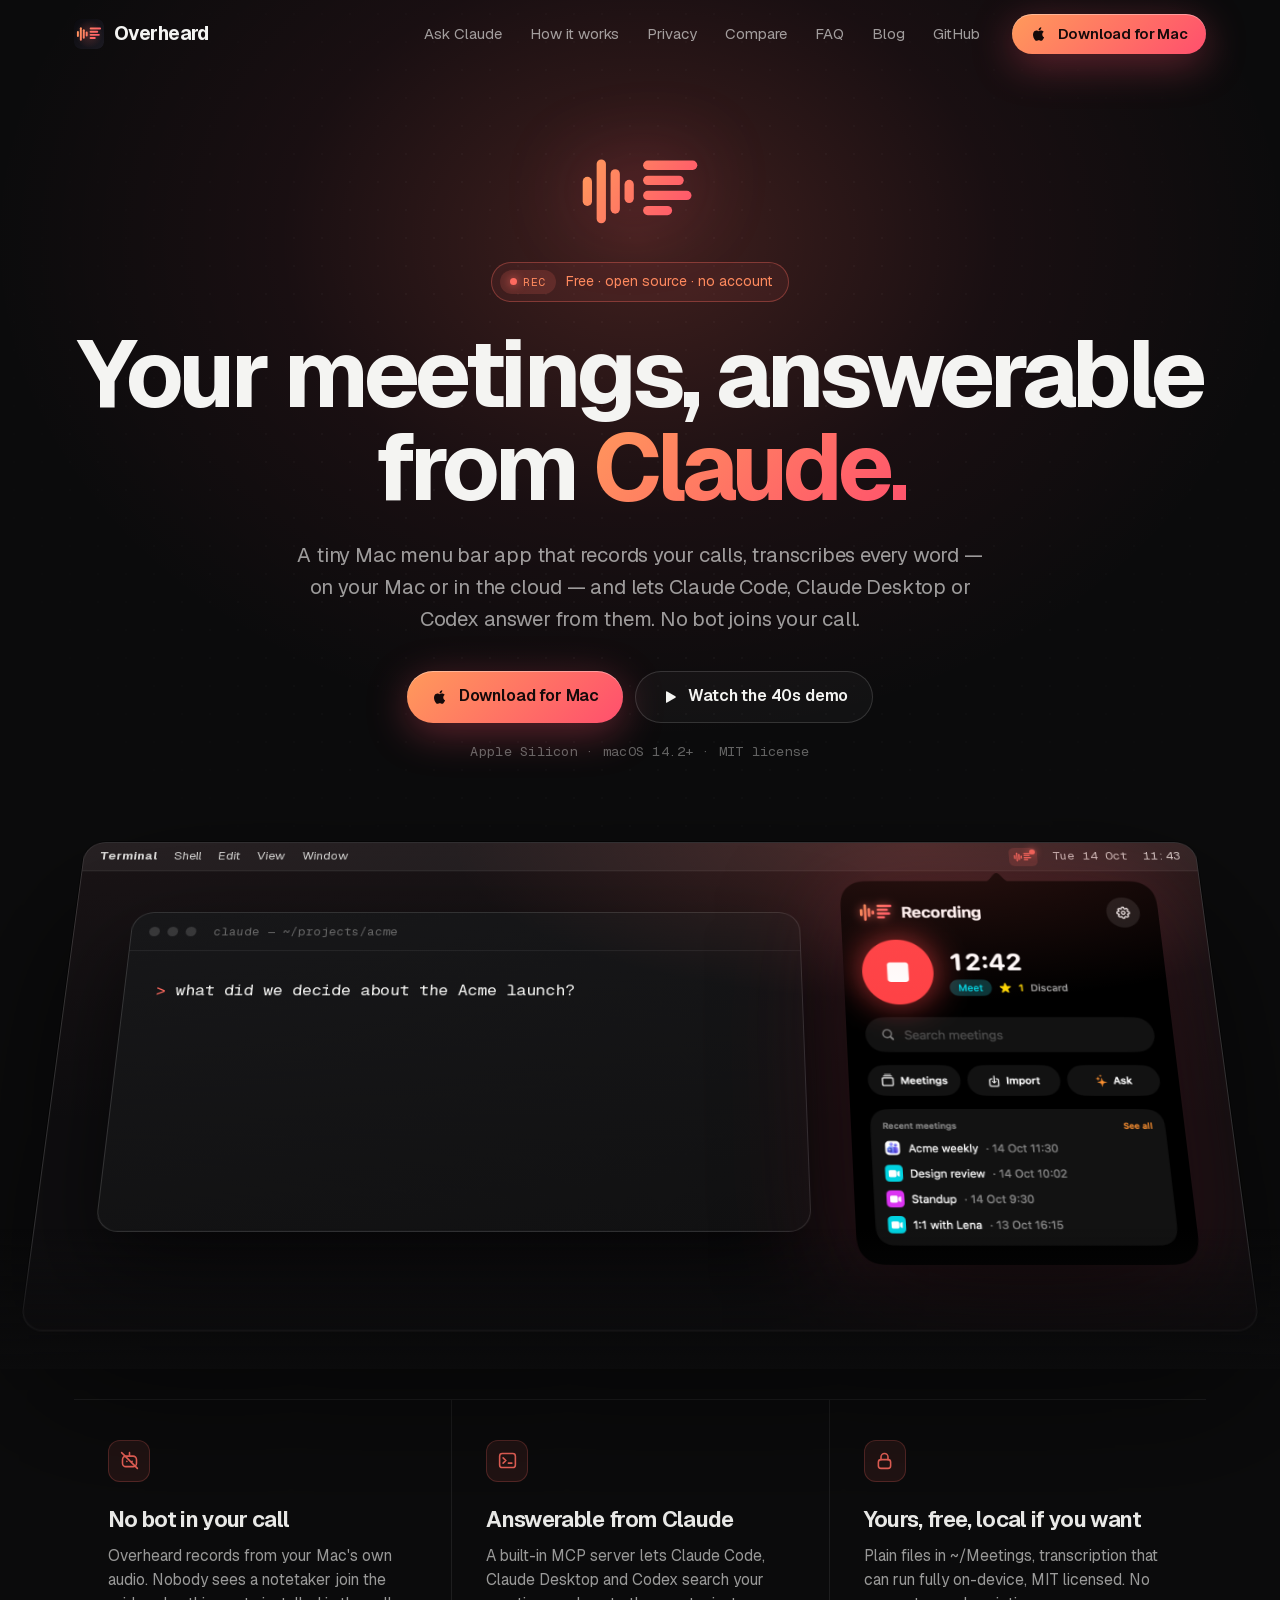
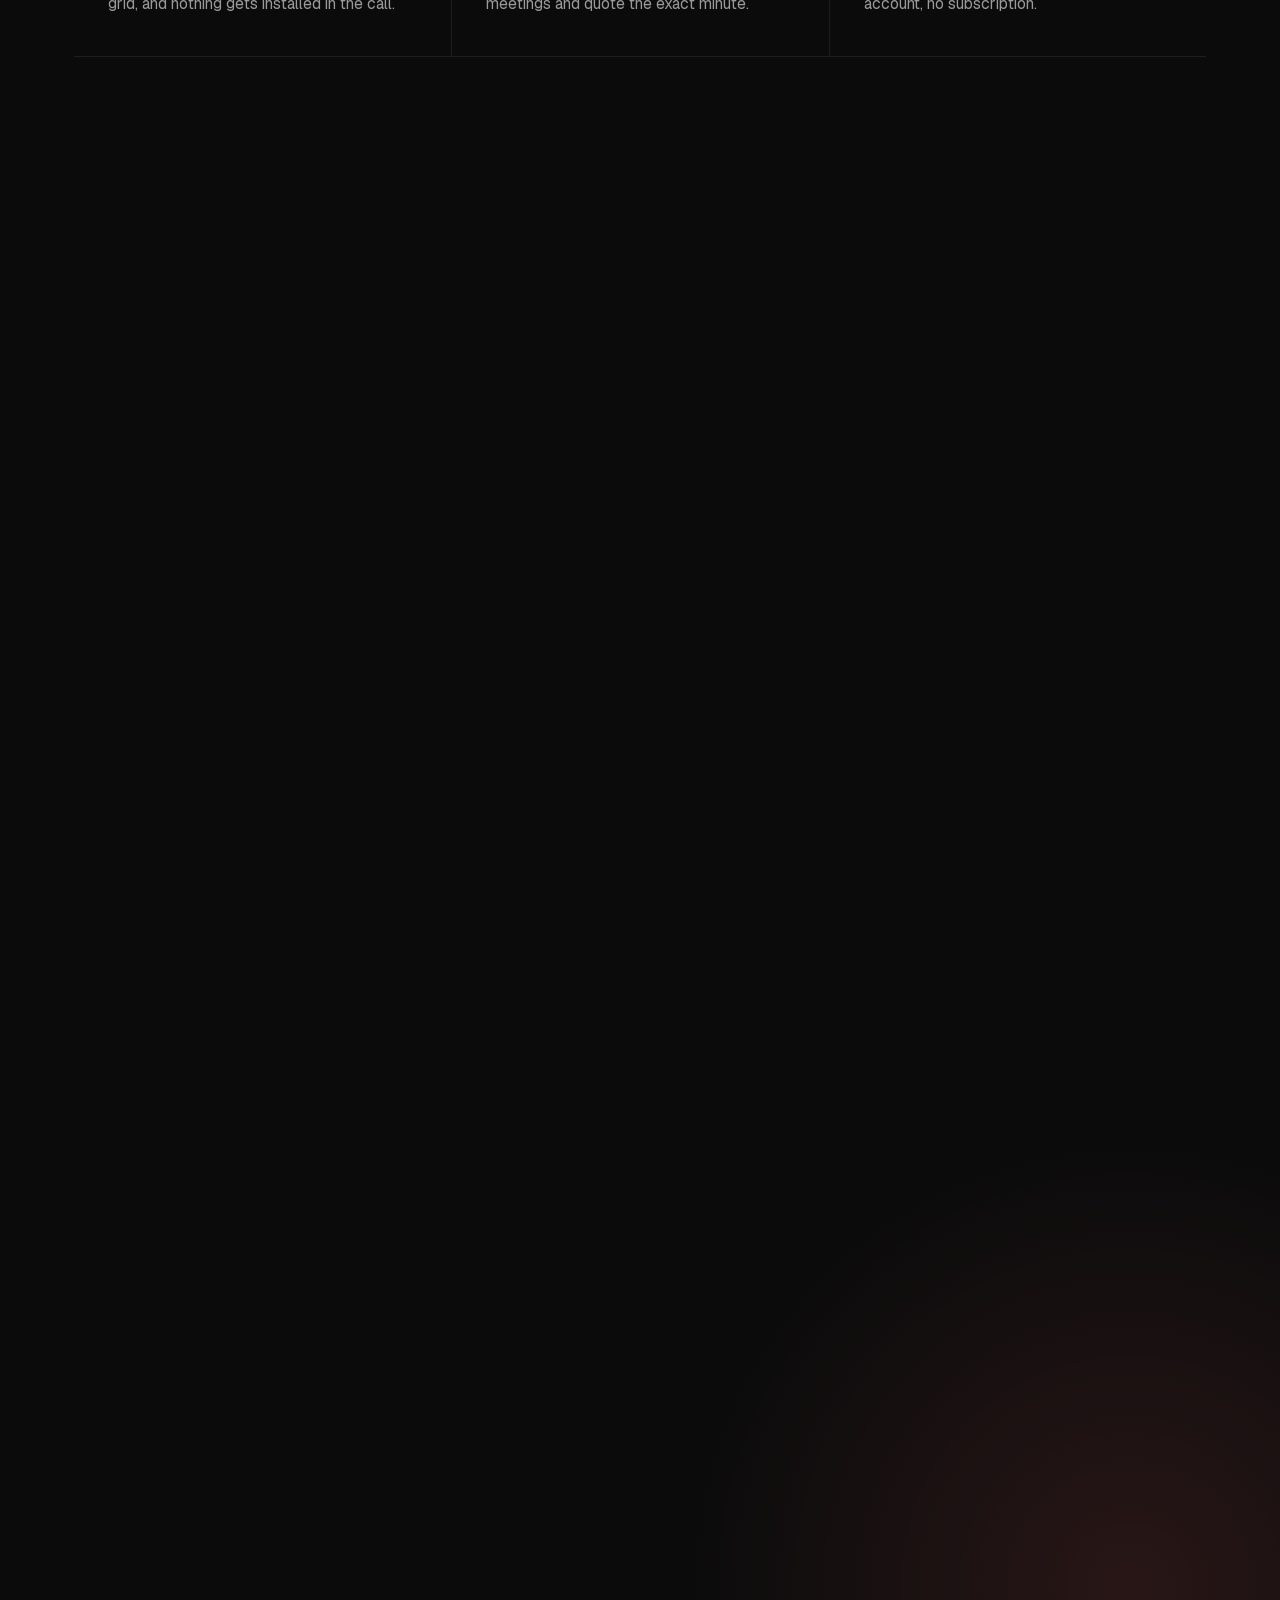
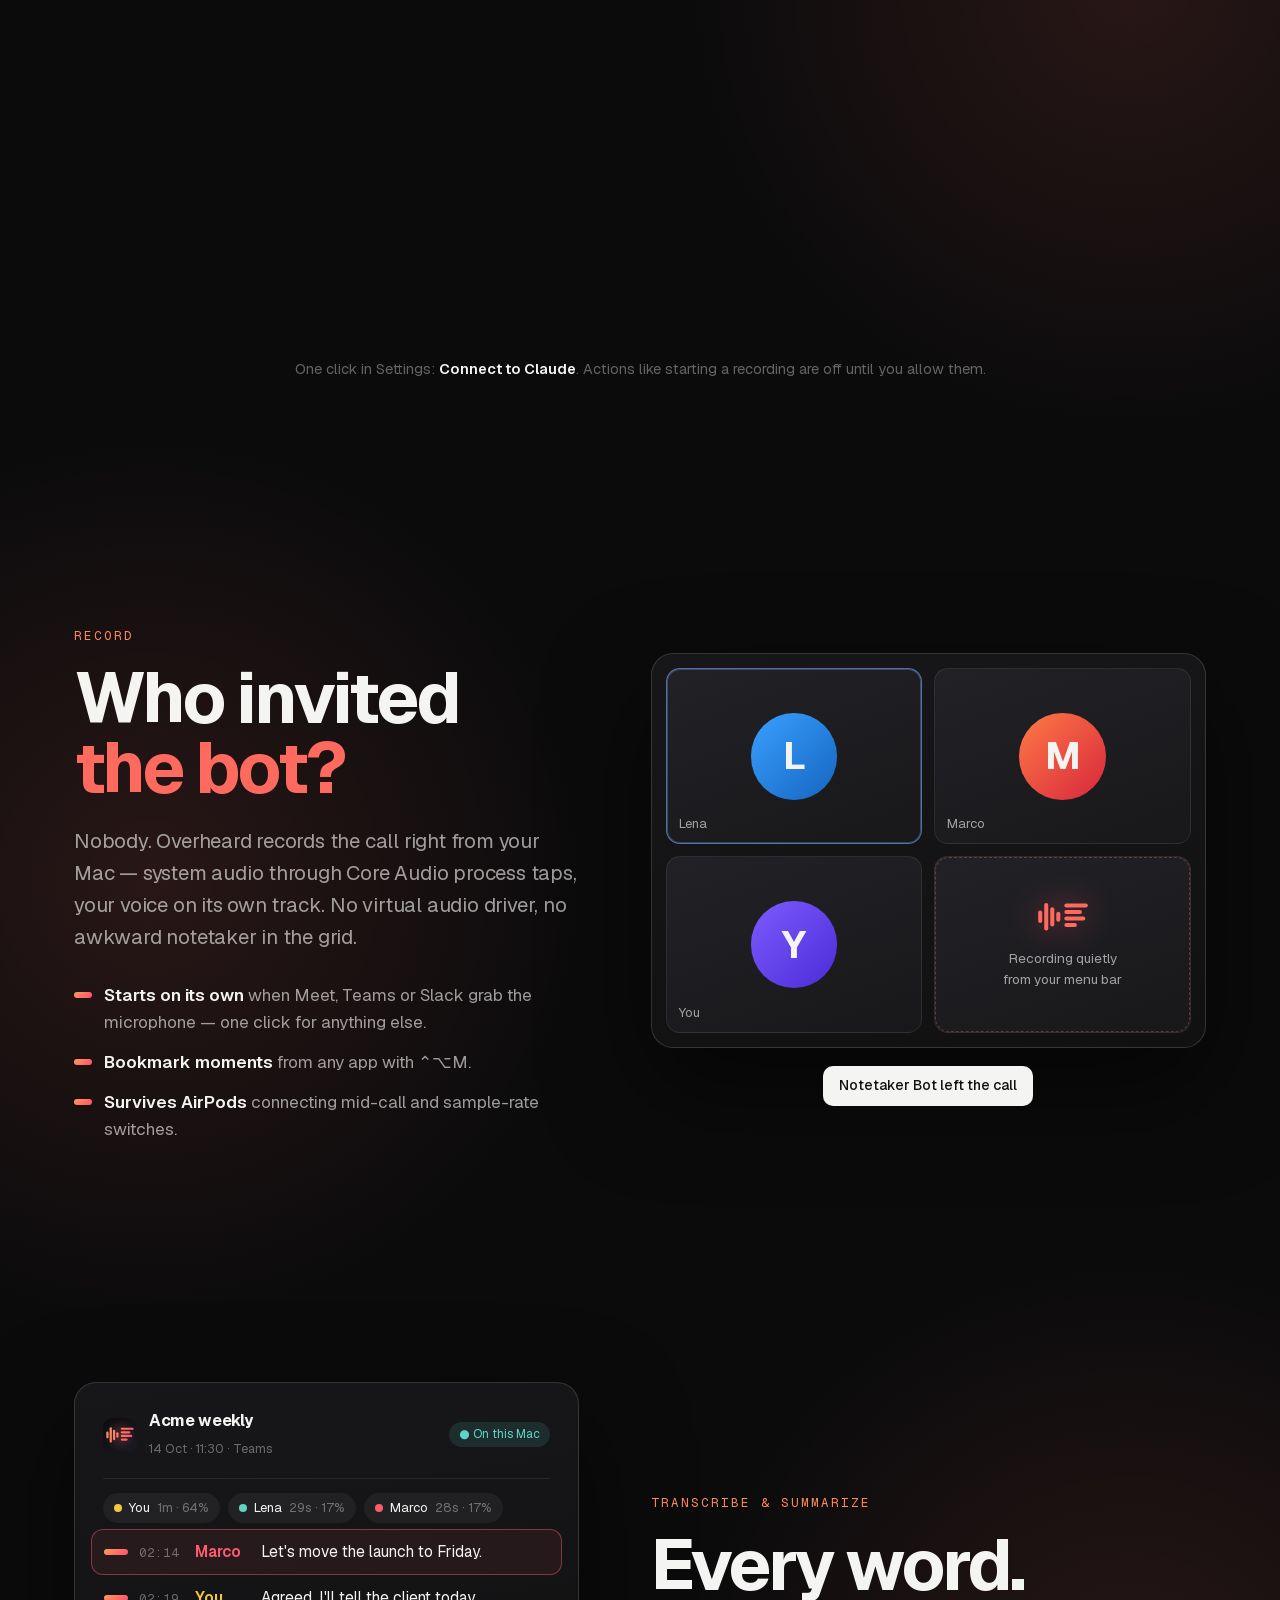
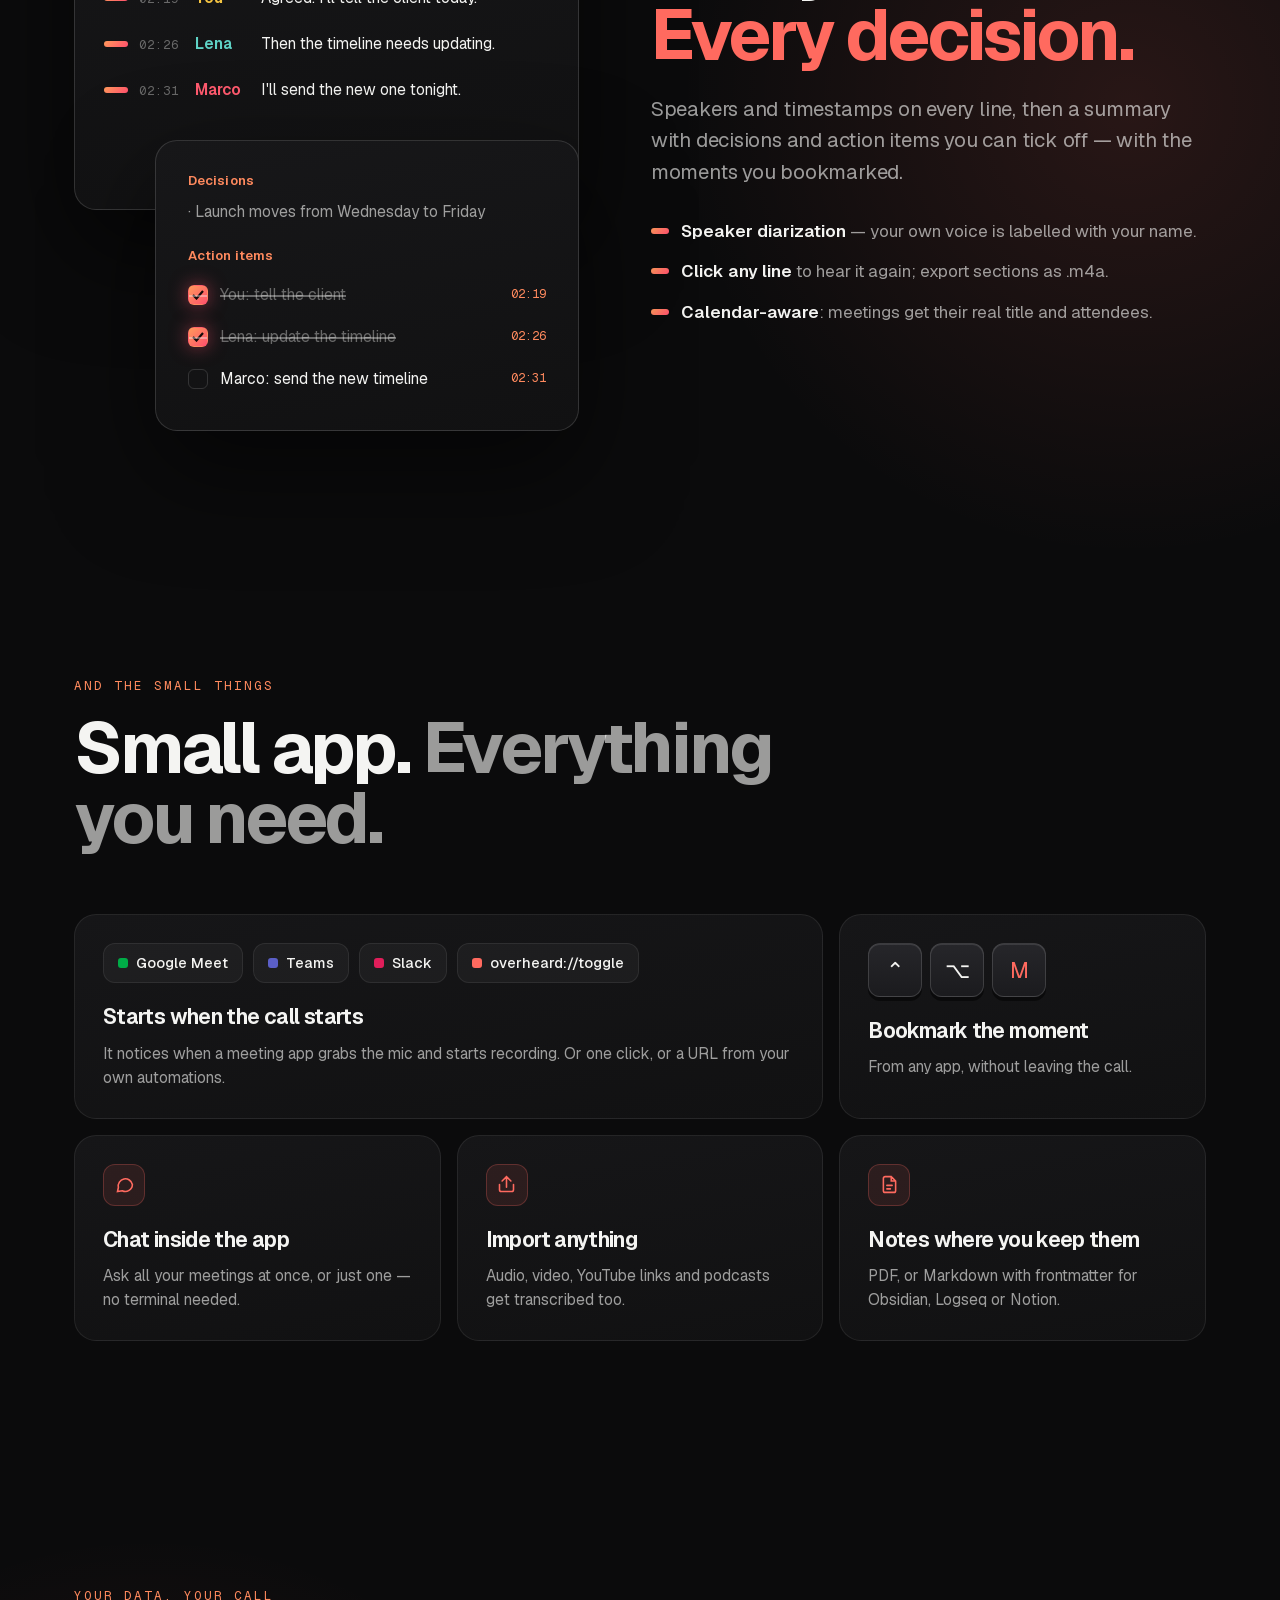
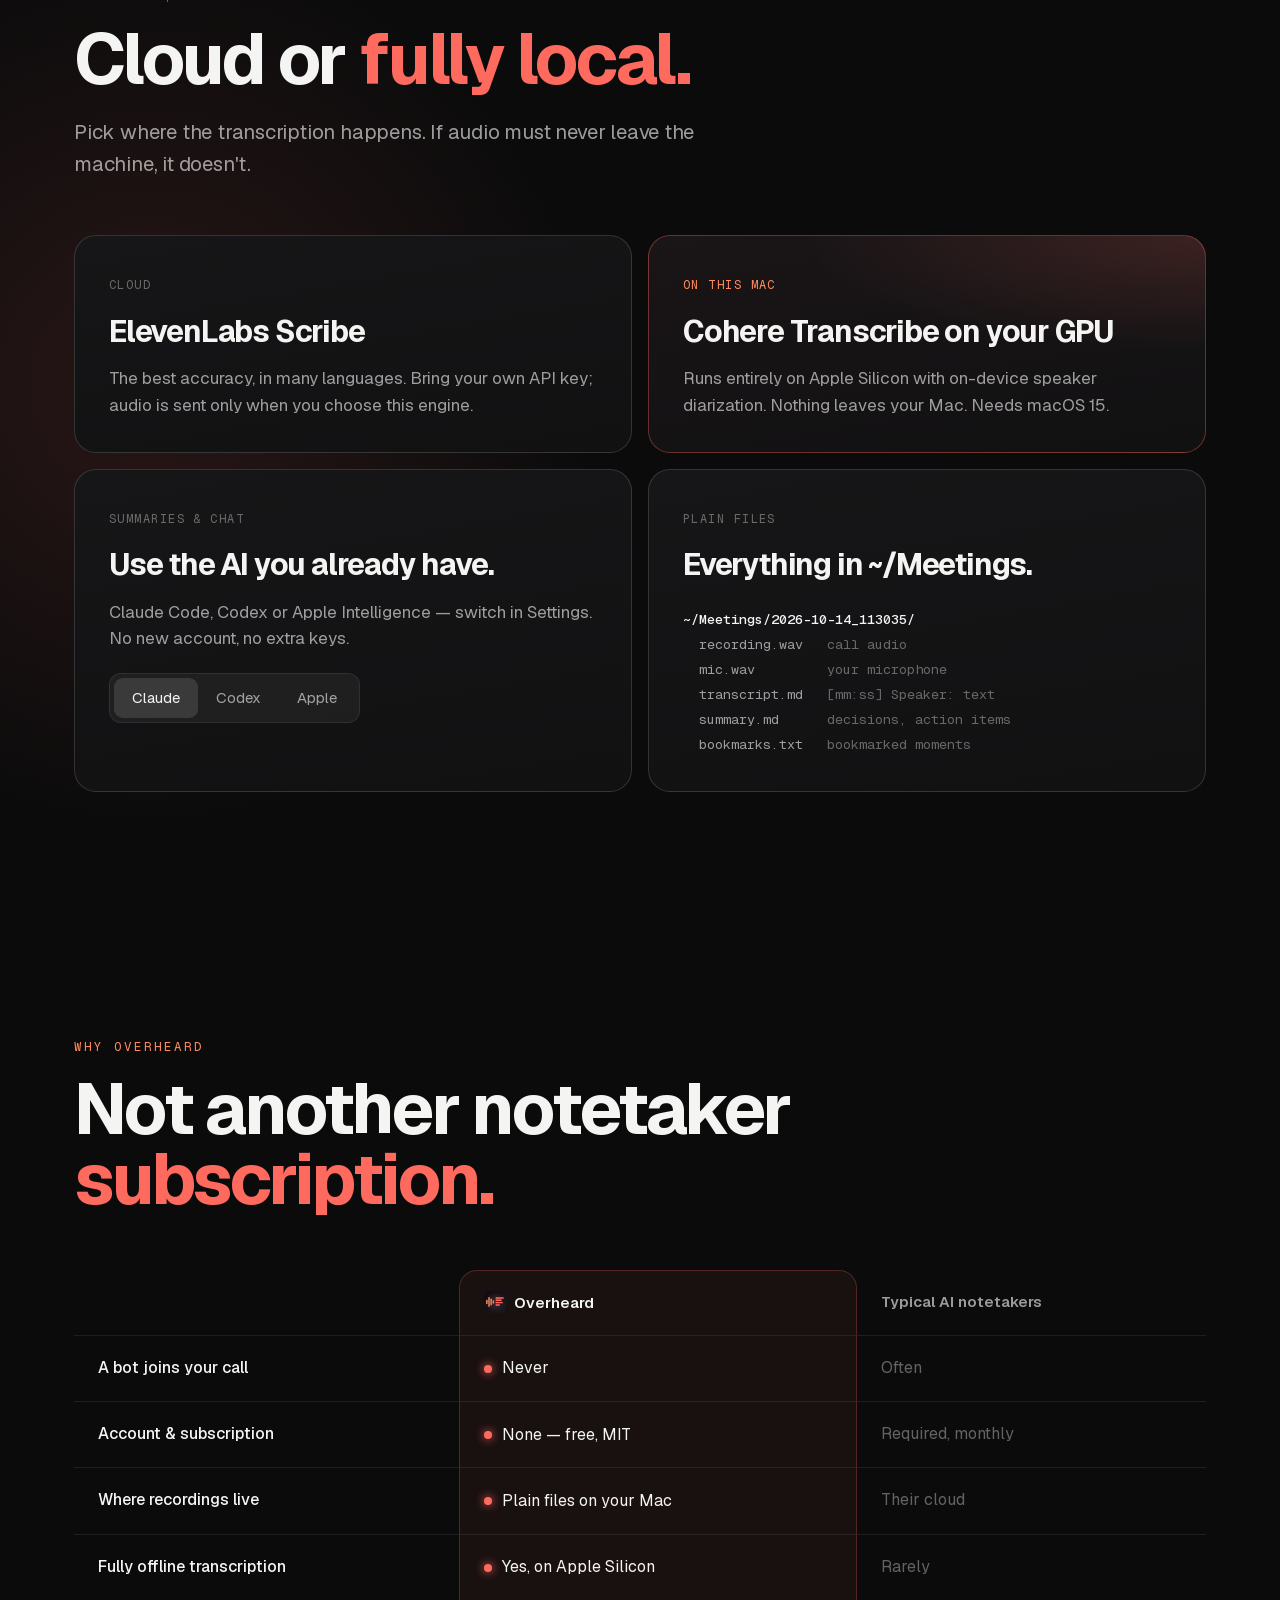
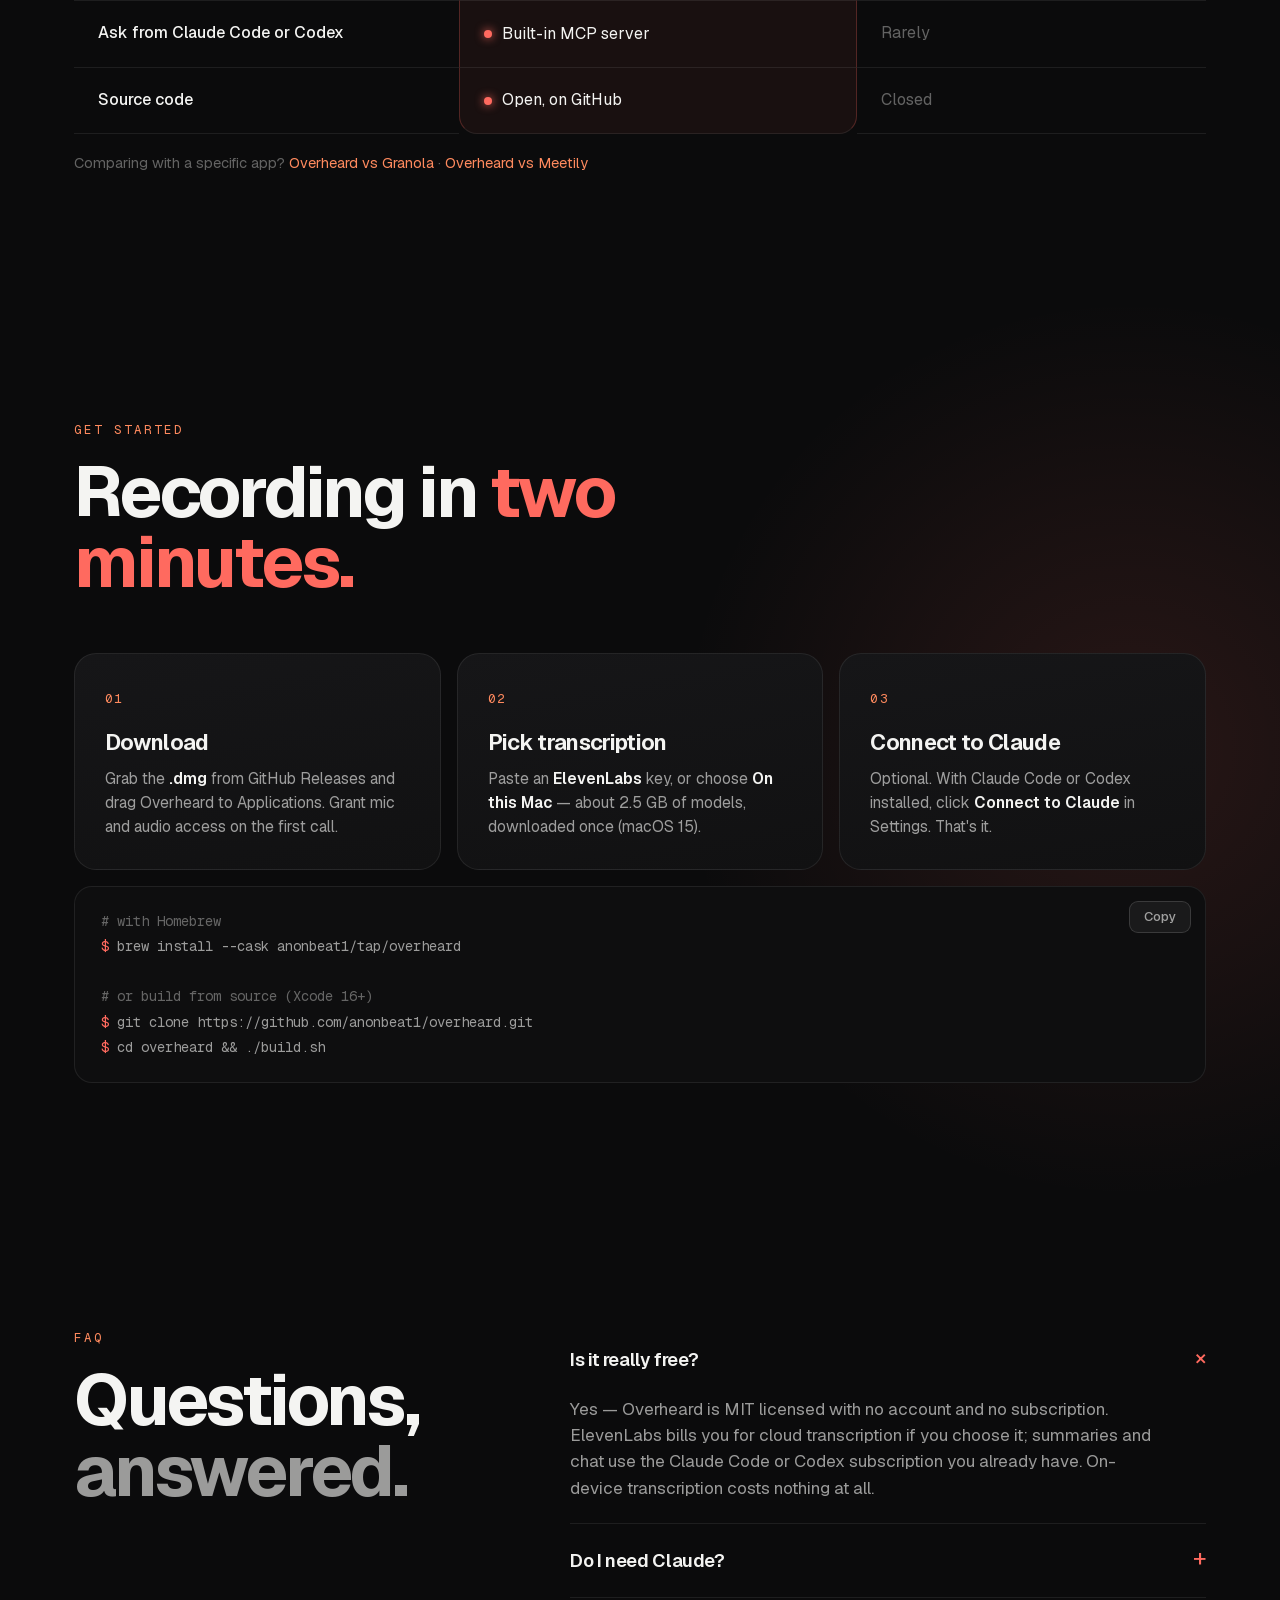
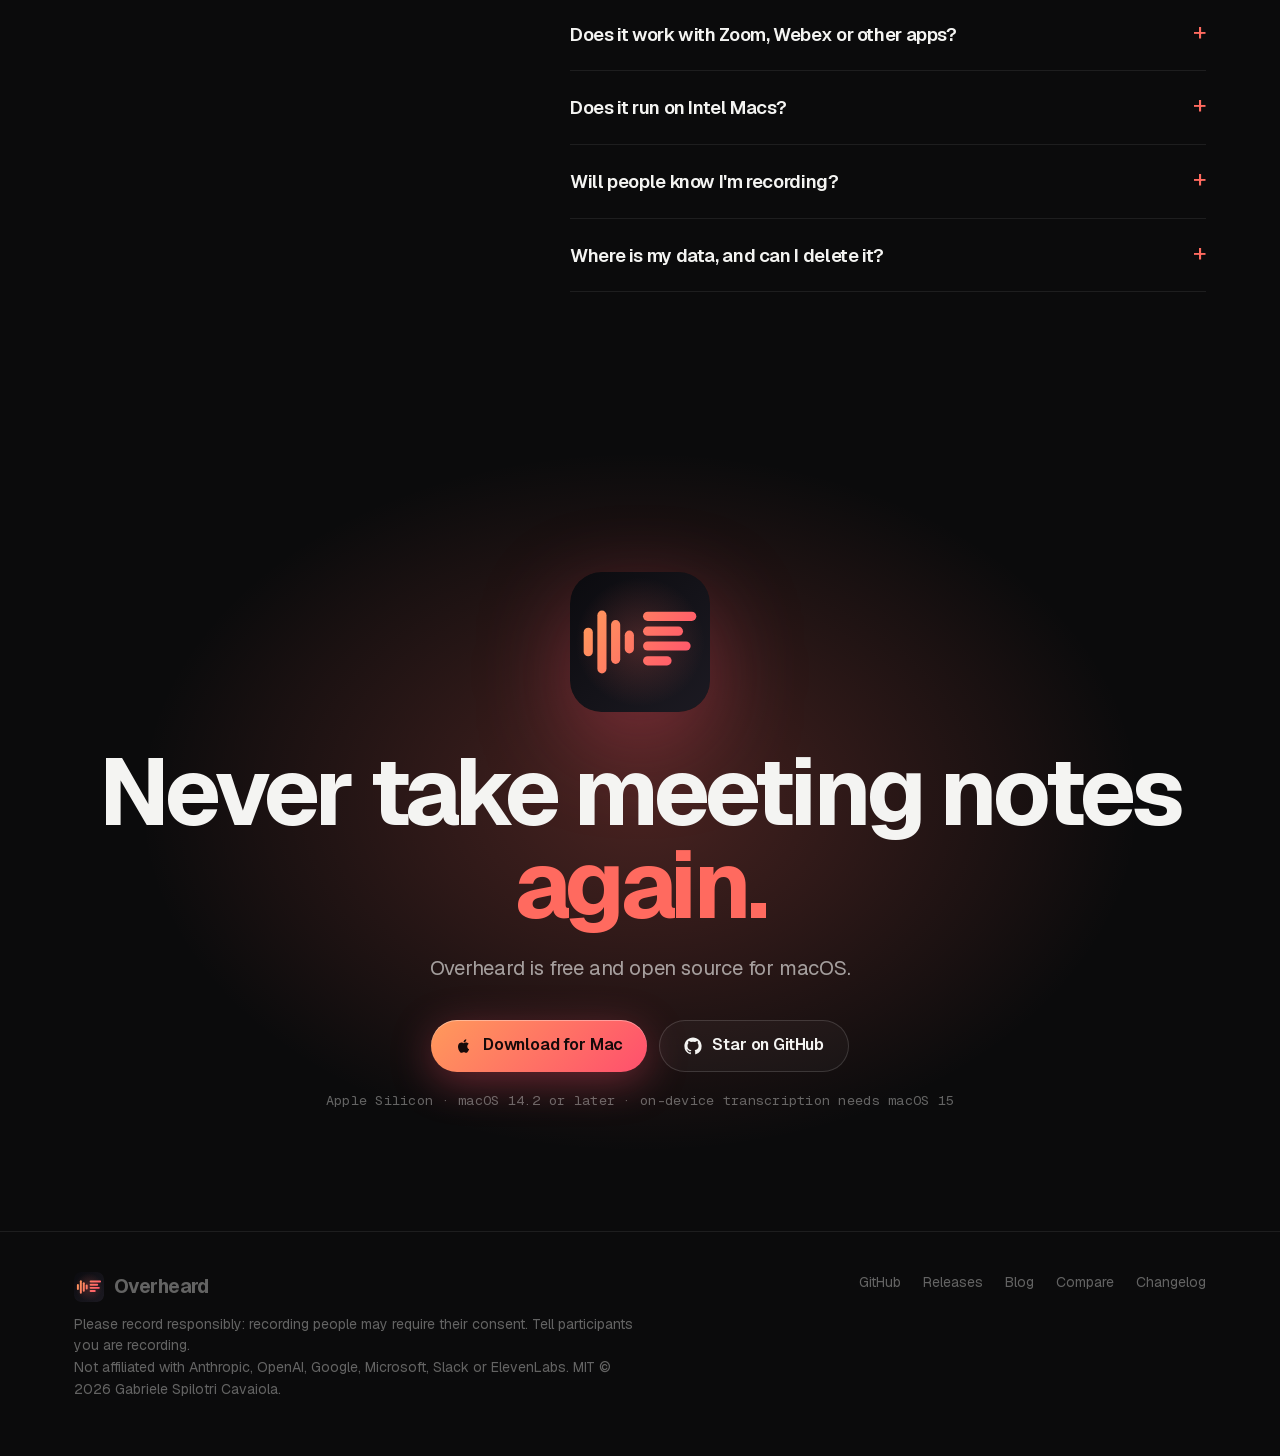
==== commit 73aa0b9a: "SEO and AEO: structured data, llms.txt, README definition and FAQ Co-Authored-By: Claude Opus 5.5 <n" ====
--- a/docs/index.html
+++ b/docs/index.html
@@ -3,11 +3,36 @@
 <head>
 <meta charset="utf-8">
 <meta name="viewport" content="width=device-width, initial-scale=1">
-<title>Overheard — your meetings, answerable from Claude</title>
-<meta name="description" content="A tiny Mac menu bar app that records your calls, transcribes them and makes them searchable from Claude. No bot joins your call. Free and open source.">
-<meta property="og:title" content="Overheard">
+<title>Overheard — bot-free meeting recorder for Mac, answerable from Claude</title>
+<meta name="description" content="Overheard is a free, open-source Mac menu bar app that records Google Meet, Teams and Slack calls without a bot, transcribes them on your Mac or in the cloud, and makes them searchable from Claude via MCP.">
+<link rel="canonical" href="https://getoverheard.dev/">
+<meta property="og:type" content="website">
+<meta property="og:url" content="https://getoverheard.dev/">
+<meta property="og:site_name" content="Overheard">
+<meta property="og:title" content="Overheard — bot-free meeting recorder for Mac">
 <meta property="og:description" content="Your meetings, turned into text — and answerable from Claude.">
 <meta property="og:image" content="https://getoverheard.dev/assets/poster.jpg">
+<meta name="twitter:card" content="summary_large_image">
+<meta name="twitter:creator" content="@Gabbosc">
+<script type="application/ld+json">
+{"@context":"https://schema.org","@graph":[
+{"@type":"SoftwareApplication","name":"Overheard","url":"https://getoverheard.dev/",
+"description":"A free, open-source Mac menu bar app that records calls without a bot, transcribes them with speakers and timestamps (on-device or in the cloud), summarizes decisions and action items, and makes meetings searchable from Claude Code, Claude Desktop or Codex through an MCP server.",
+"applicationCategory":"BusinessApplication","operatingSystem":"macOS 14.2 or later (Apple Silicon)",
+"softwareVersion":"0.3.2","license":"https://opensource.org/licenses/MIT","isAccessibleForFree":true,
+"offers":{"@type":"Offer","price":"0","priceCurrency":"USD"},
+"downloadUrl":"https://github.com/anonbeat1/overheard/releases/latest",
+"codeRepository":"https://github.com/anonbeat1/overheard","image":"https://getoverheard.dev/assets/poster.jpg",
+"author":{"@type":"Person","name":"Gabriele Spilotri Cavaiola","url":"https://github.com/anonbeat1","sameAs":["https://x.com/Gabbosc","https://github.com/anonbeat1"]}},
+{"@type":"FAQPage","mainEntity":[
+{"@type":"Question","name":"Is Overheard really free?","acceptedAnswer":{"@type":"Answer","text":"Yes. Overheard is MIT licensed with no account and no subscription. ElevenLabs bills you for cloud transcription if you choose it; summaries and chat use the Claude Code or Codex subscription you already have. On-device transcription costs nothing."}},
+{"@type":"Question","name":"Do I need Claude to use Overheard?","acceptedAnswer":{"@type":"Answer","text":"No. Recording and transcription work on their own. Summaries and chat need Claude Code, Codex or Apple Intelligence; the MCP server is for asking from Claude Code, Claude Desktop or Codex."}},
+{"@type":"Question","name":"Does Overheard work with Zoom, Webex or other apps?","acceptedAnswer":{"@type":"Answer","text":"It records anything that plays audio on your Mac. It starts automatically for Google Meet, Microsoft Teams and Slack; for other apps, start it with one click or overheard://toggle."}},
+{"@type":"Question","name":"Does Overheard run on Intel Macs?","acceptedAnswer":{"@type":"Answer","text":"No. Overheard needs an Apple Silicon Mac with macOS 14.2 or later. On-device transcription needs macOS 15."}},
+{"@type":"Question","name":"Does a bot join the meeting?","acceptedAnswer":{"@type":"Answer","text":"No. Overheard records the call from your Mac using Core Audio process taps, with your microphone on a separate track, so nothing joins the meeting. Recording people may require their consent, so tell participants."}},
+{"@type":"Question","name":"Where does Overheard store my meetings?","acceptedAnswer":{"@type":"Answer","text":"Everything lives in ~/Meetings, one folder per meeting, as plain WAV and Markdown files. Delete a folder and it's gone; old meetings can also move to the Trash automatically after 7–365 days."}}]}
+]}
+</script>
 <meta name="theme-color" content="#0B0B0C">
 <link rel="icon" href="assets/icon-tile.svg" type="image/svg+xml">
 <link rel="alternate" type="application/rss+xml" title="Overheard blog" href="blog/feed.xml">
@@ -757,7 +782,7 @@
       <h2 class="d" style="margin-top:16px">Questions, <span class="dim">answered.</span></h2>
     </div>
     <div class="rv d1">
-      <details open><summary>Is it really free?</summary><p>Yes — Overheard is MIT licensed with no account and no subscription. ElevenLabs bills you for cloud transcription if you choose it; summaries and chat use the Claude Code or Codex subscription you already have. On-device transcription with Apple Intelligence costs nothing at all.</p></details>
+      <details open><summary>Is it really free?</summary><p>Yes — Overheard is MIT licensed with no account and no subscription. ElevenLabs bills you for cloud transcription if you choose it; summaries and chat use the Claude Code or Codex subscription you already have. On-device transcription costs nothing at all.</p></details>
       <details><summary>Do I need Claude?</summary><p>No. Recording and transcription work on their own. Summaries and chat need Claude Code, Codex or Apple Intelligence; the MCP server is for asking from Claude Code, Claude Desktop or Codex.</p></details>
       <details><summary>Does it work with Zoom, Webex or other apps?</summary><p>It records anything that plays audio on your Mac. It starts automatically for Meet, Teams and Slack; for other apps, start it with one click or <code>overheard://toggle</code>.</p></details>
       <details><summary>Does it run on Intel Macs?</summary><p>No — Overheard needs an Apple Silicon Mac with macOS 14.2 or later. On-device transcription needs macOS 15.</p></details>
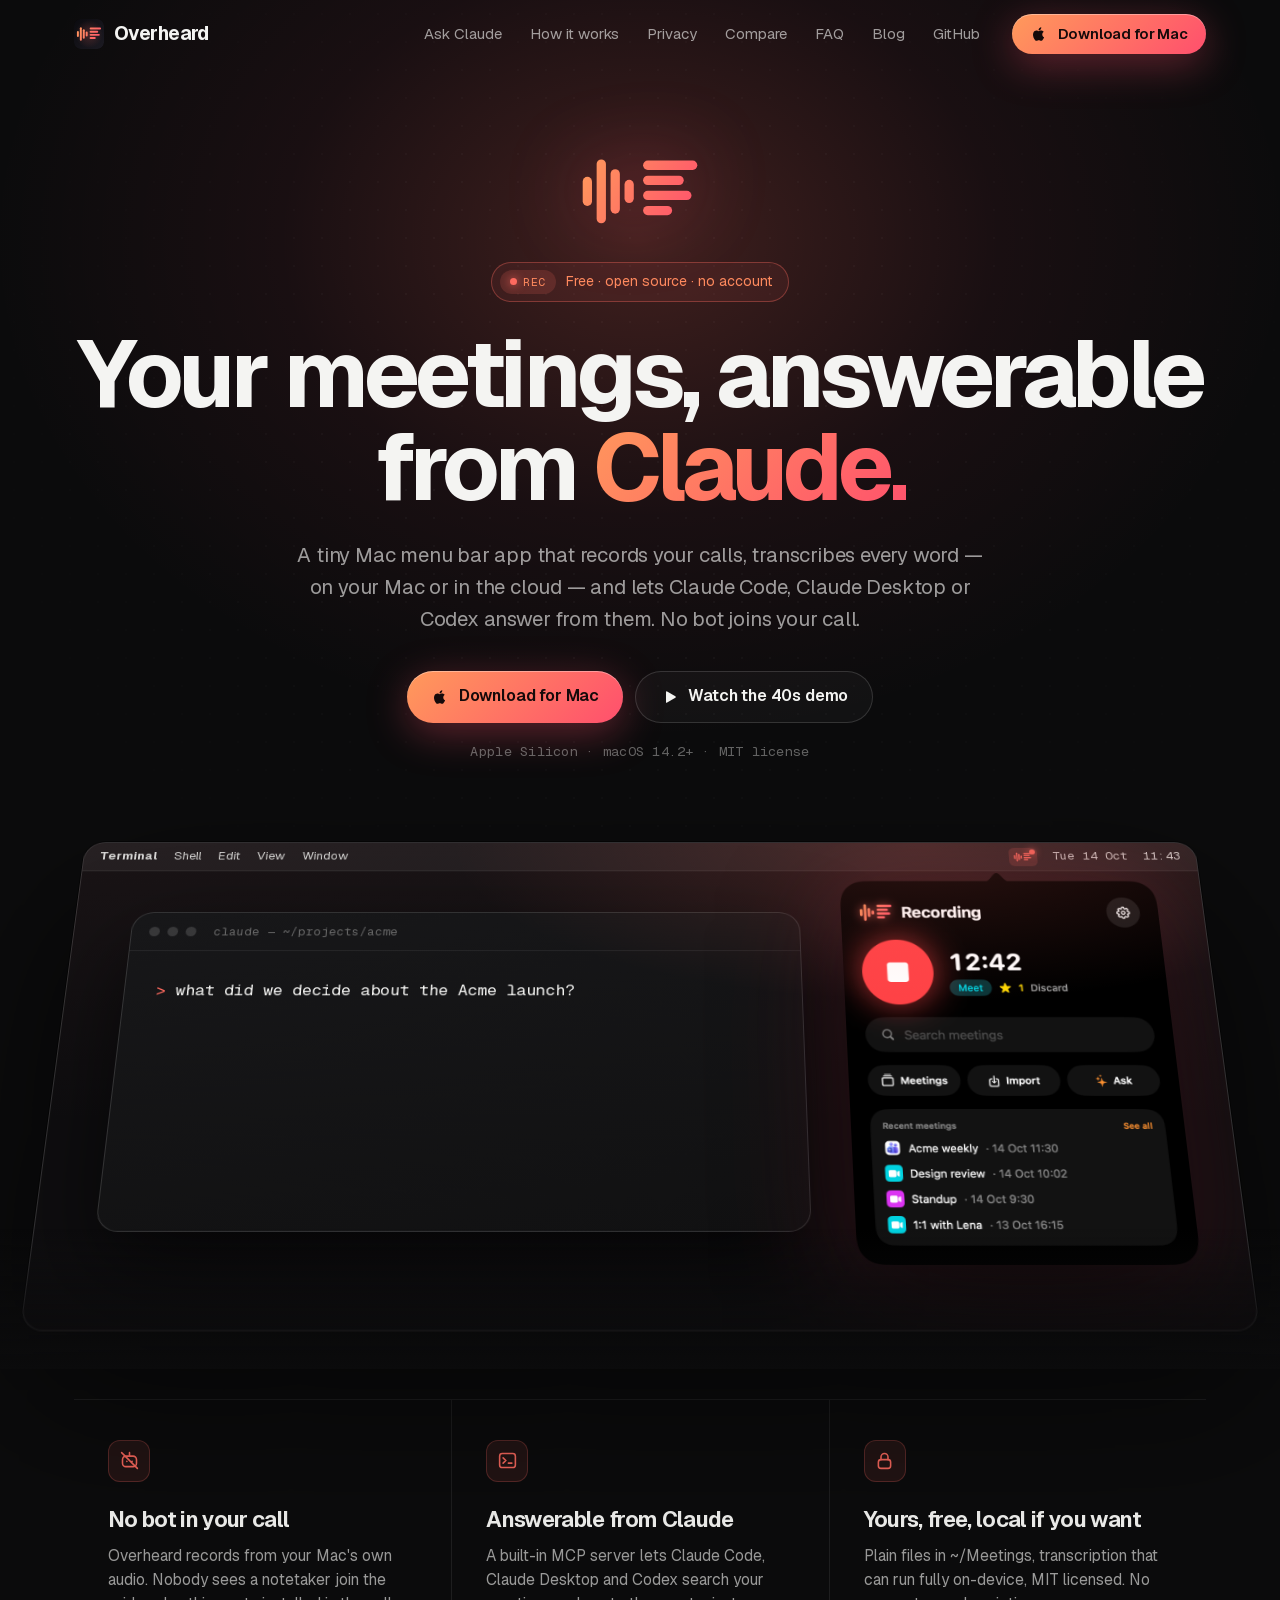
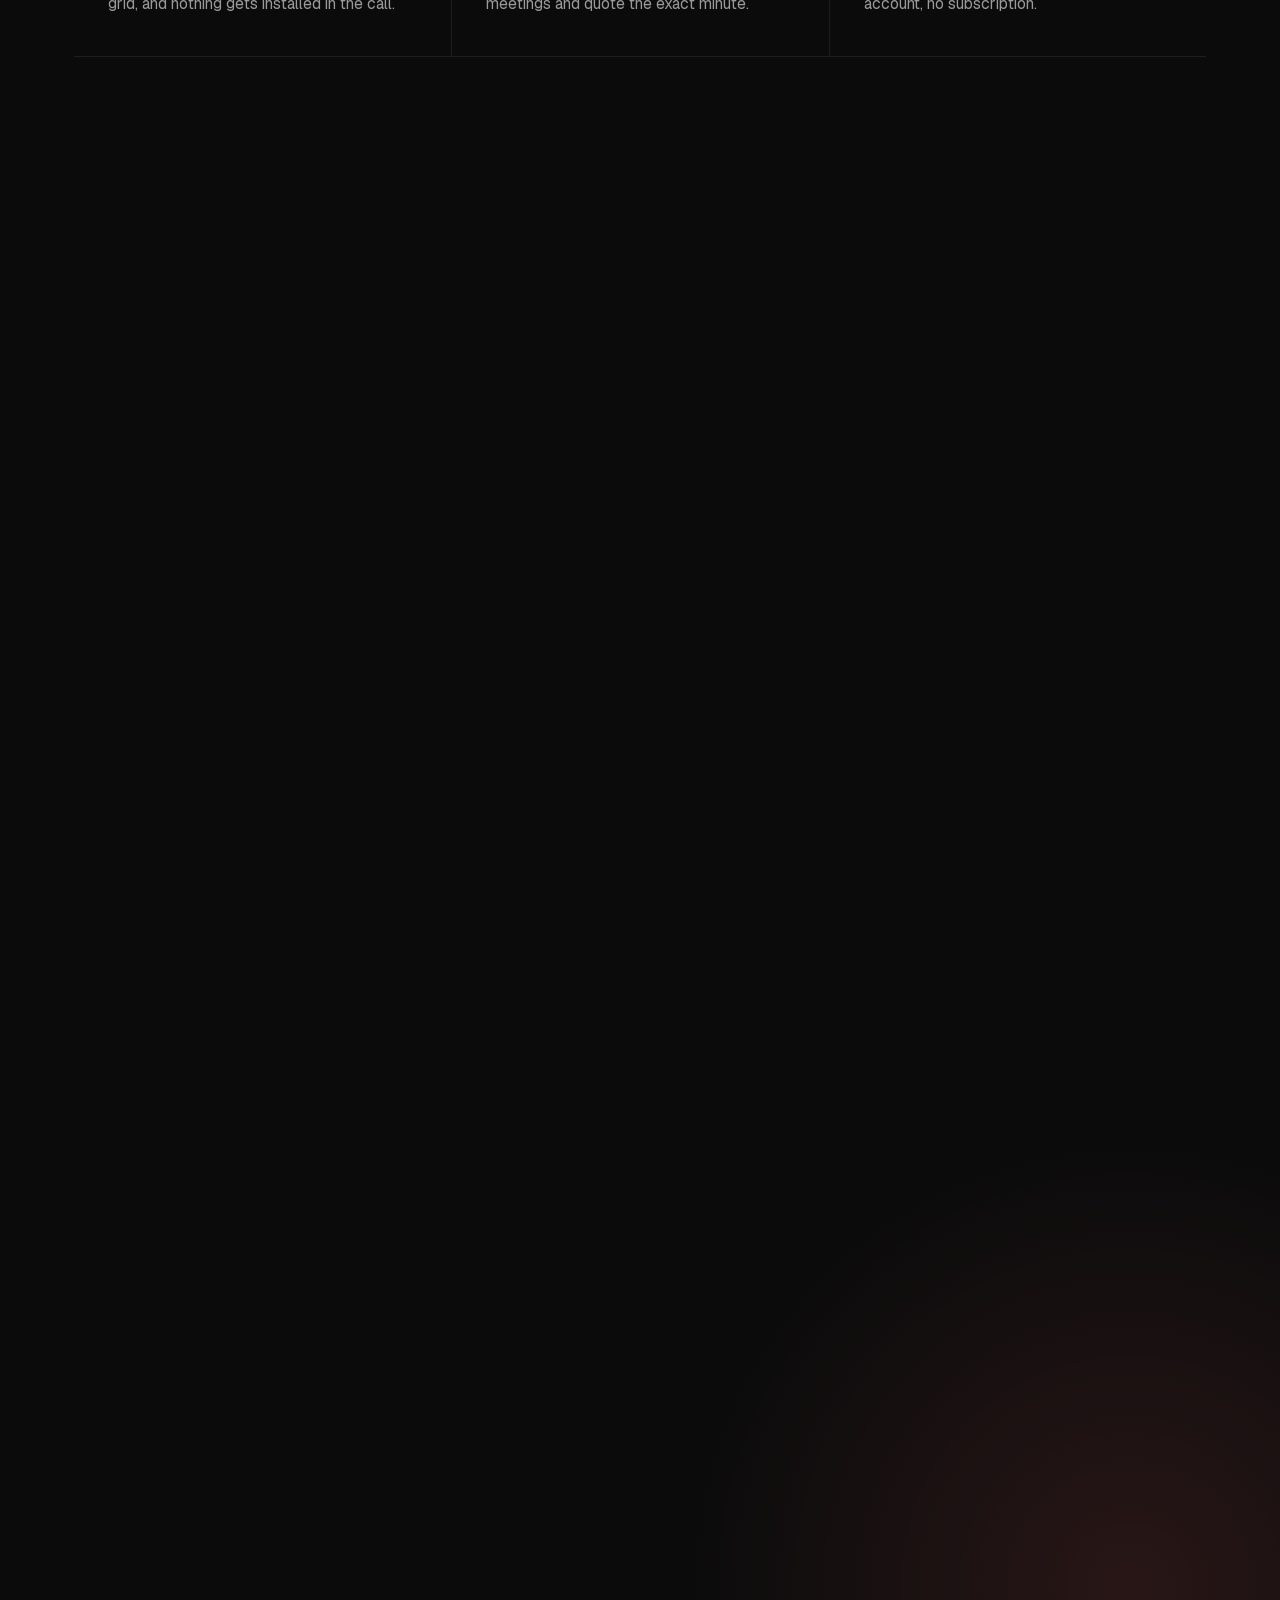
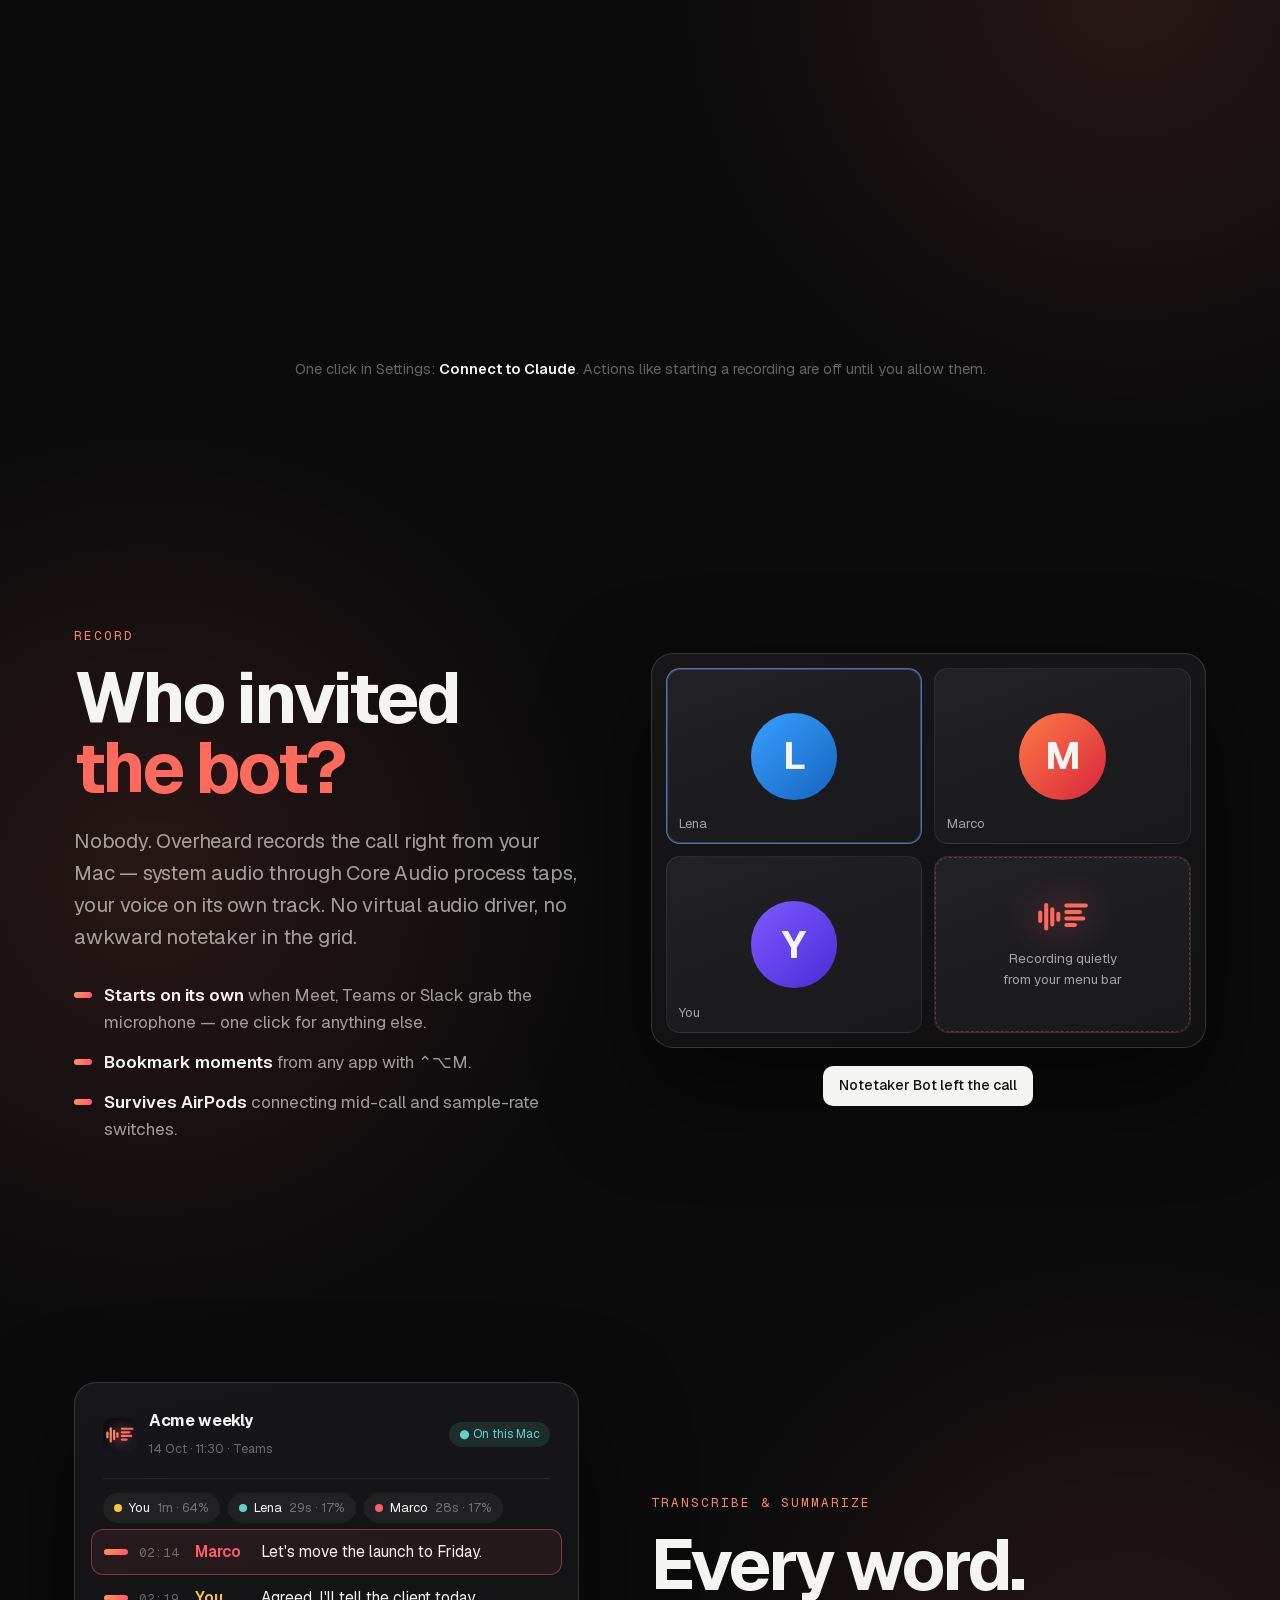
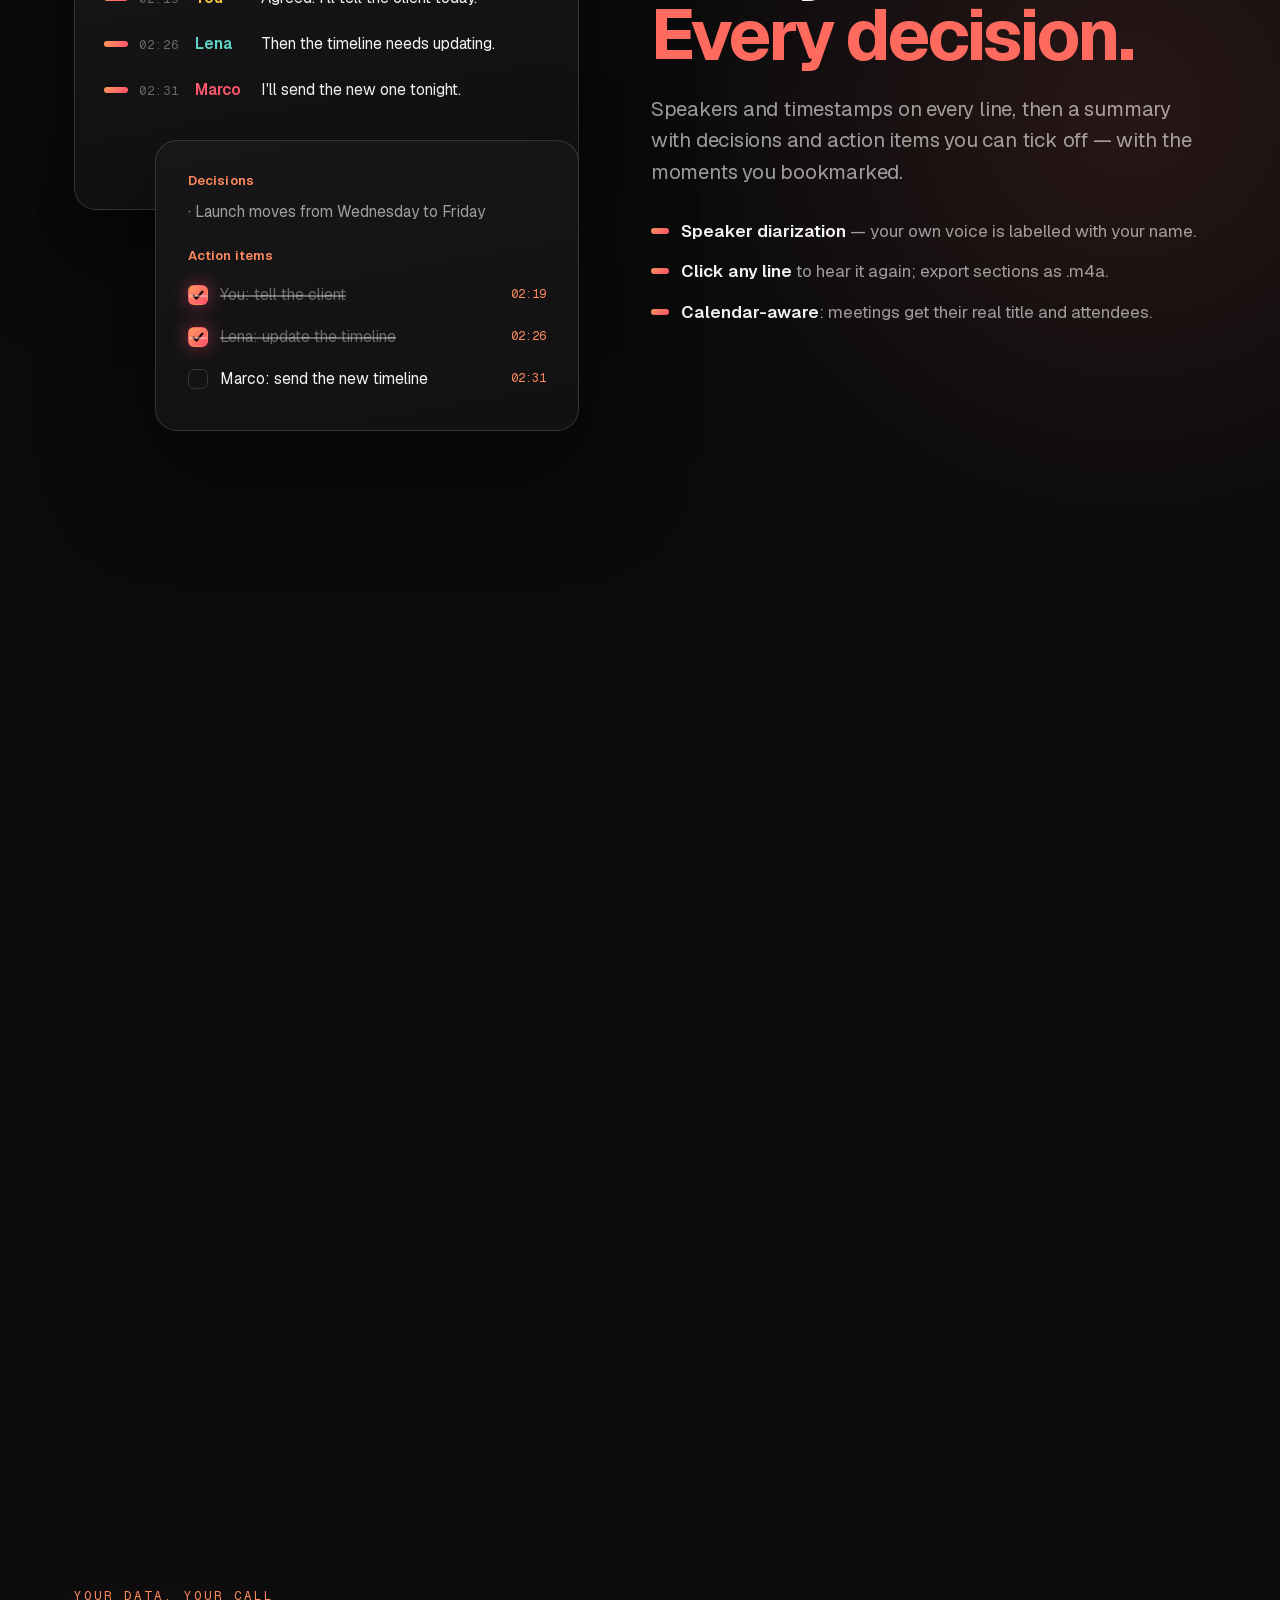
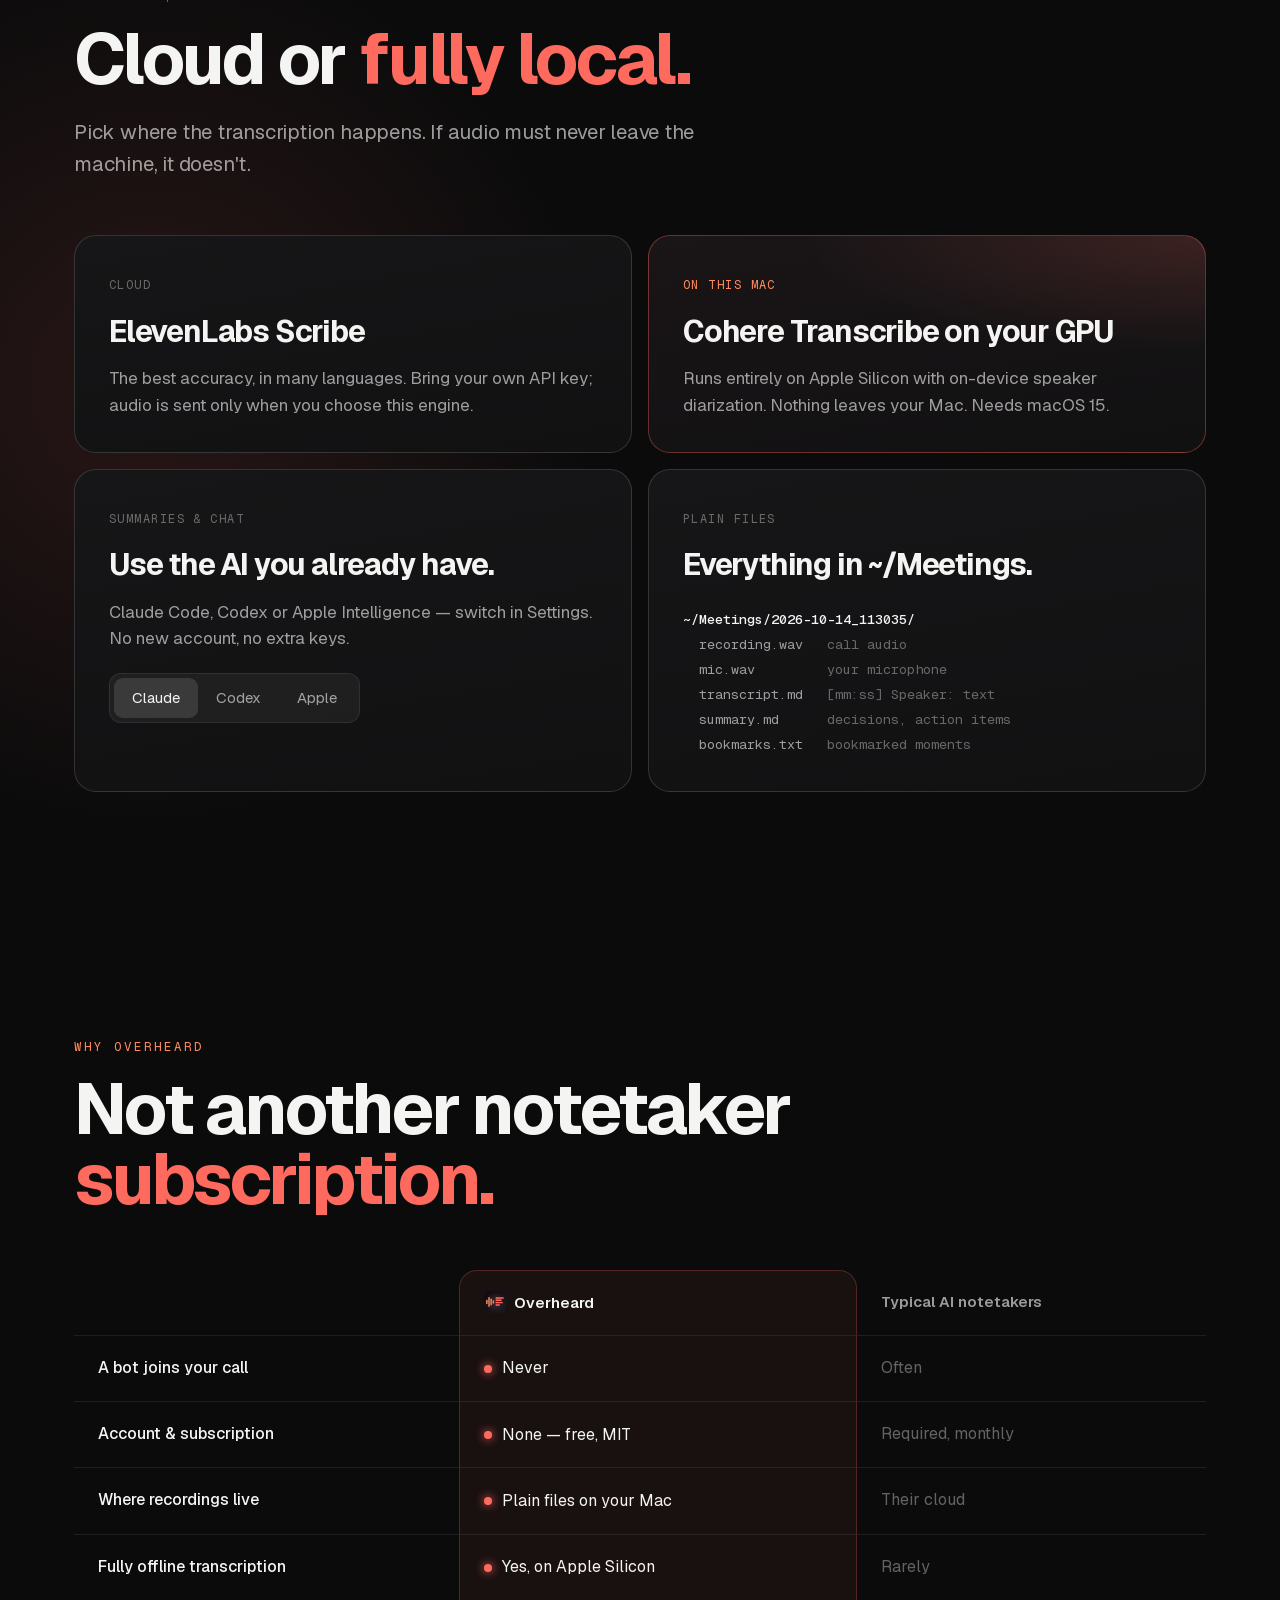
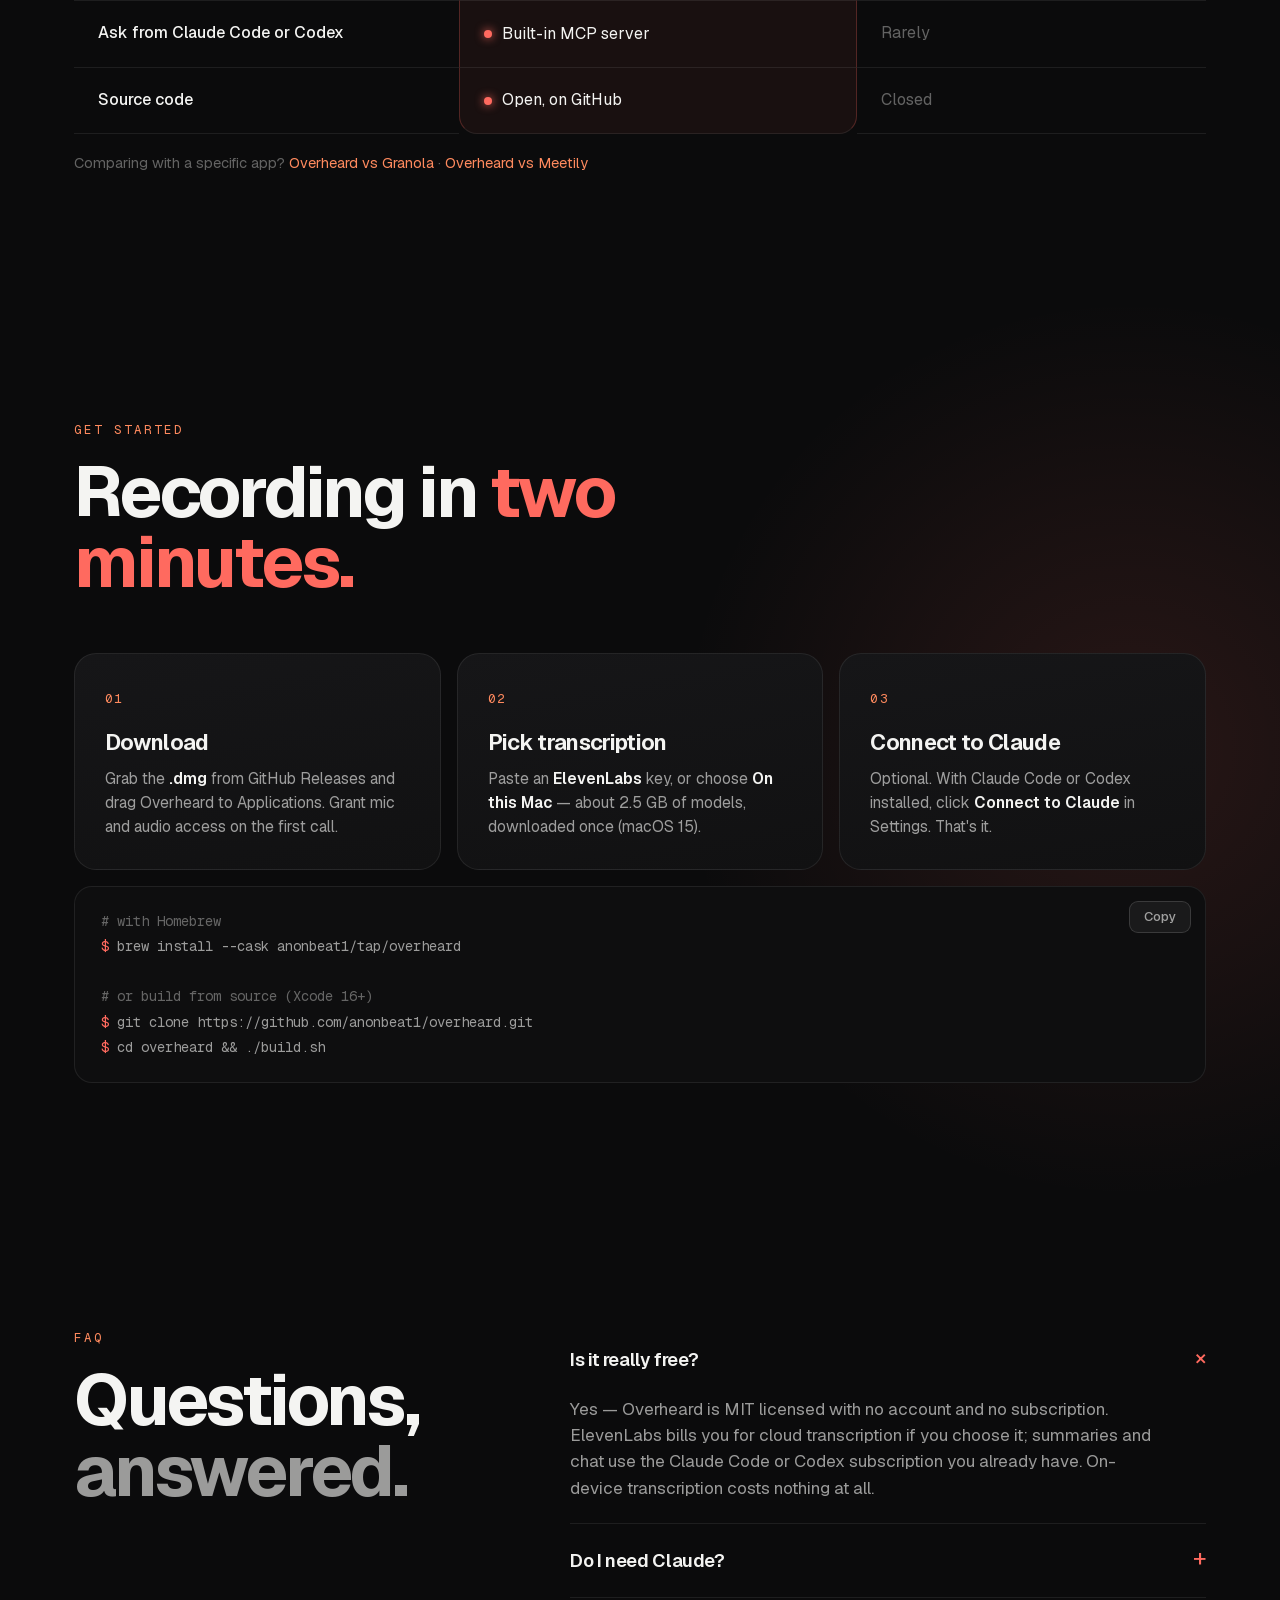
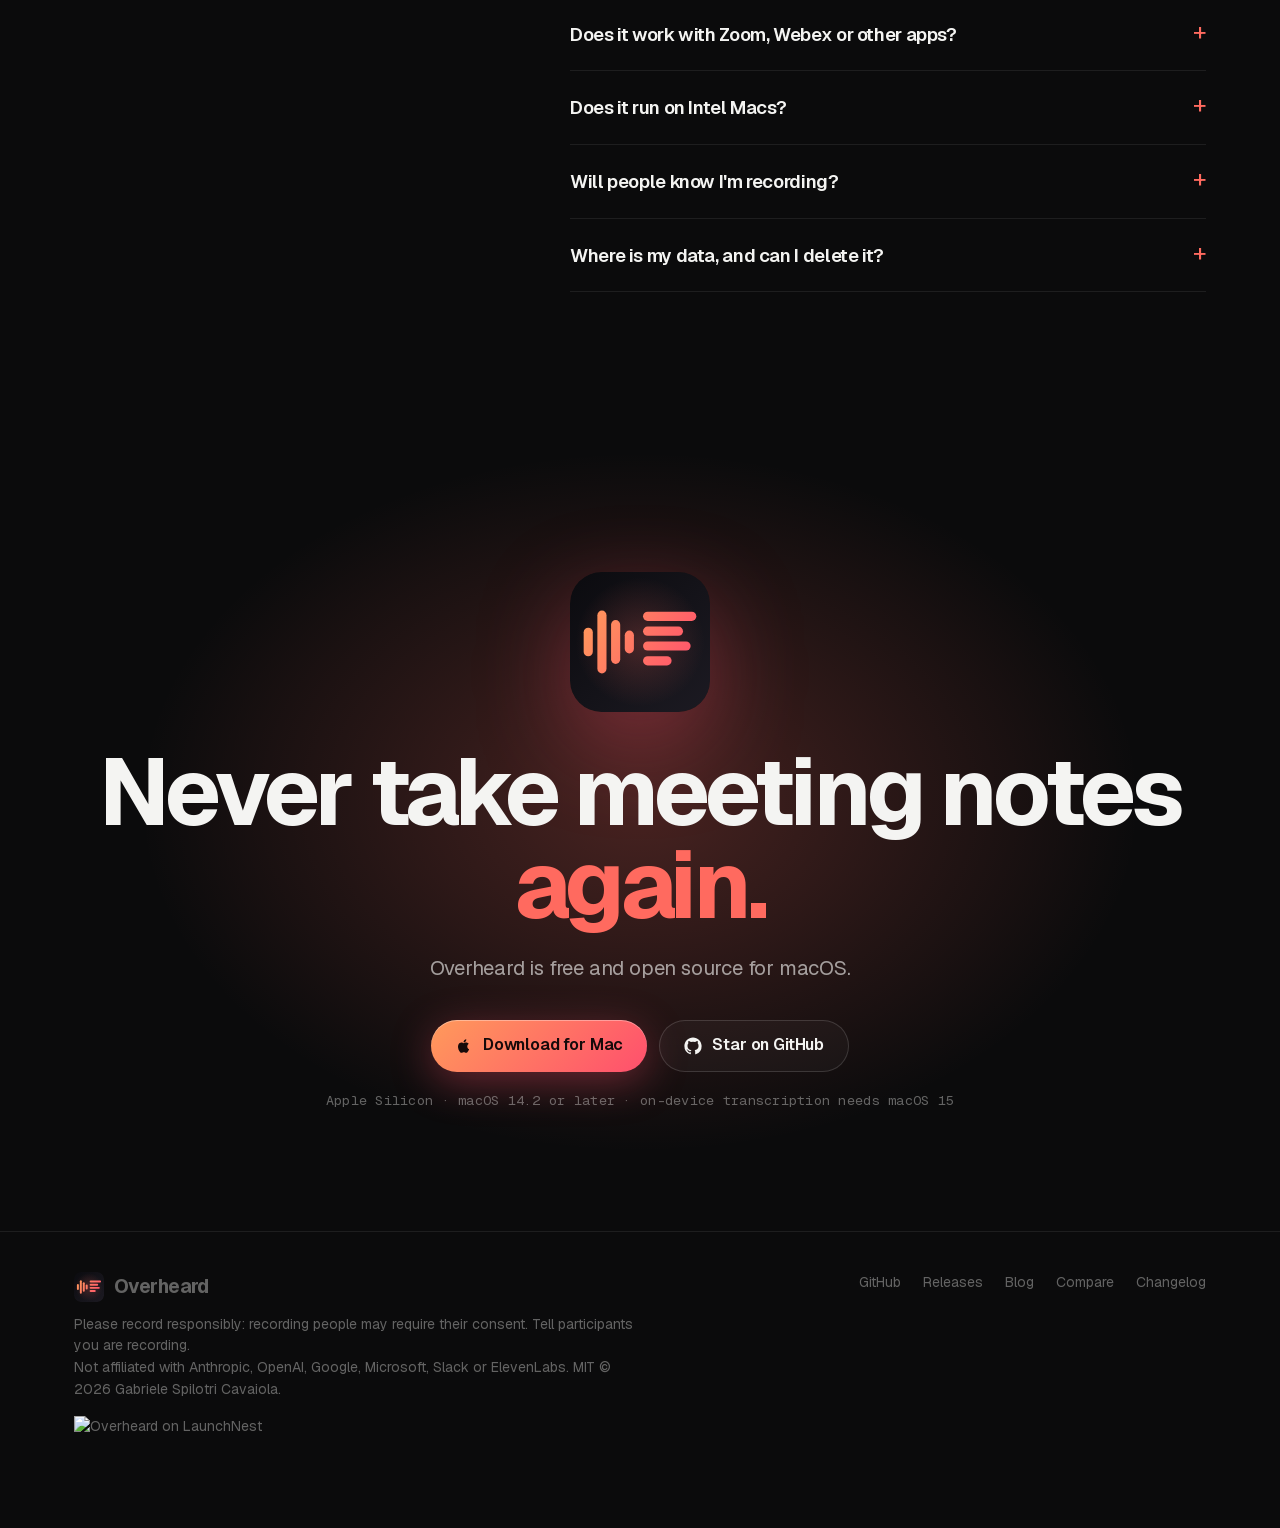
==== commit e03c790c: "Site: LaunchNest badge in footer Co-Authored-By: Claude Opus 5.5 <noreply@anthropic.com>" ====
--- a/docs/index.html
+++ b/docs/index.html
@@ -820,6 +820,9 @@
       <a class="brand" href="#top" style="margin-bottom:12px"><img src="assets/icon-tile.svg" alt="">Overheard</a>
       Please record responsibly: recording people may require their consent. Tell participants you are recording.<br>
       Not affiliated with Anthropic, OpenAI, Google, Microsoft, Slack or ElevenLabs. MIT © 2026 Gabriele Spilotri Cavaiola.
+      <a href="https://launchnest.io/p/overheard" target="_blank" rel="noopener" style="display:block;margin-top:16px;width:fit-content">
+        <img src="https://launchnest.io/badge/overheard.svg?variant=featured" alt="Overheard on LaunchNest" width="220" height="56" />
+      </a>
     </div>
     <nav>
       <a href="https://github.com/anonbeat1/overheard">GitHub</a>
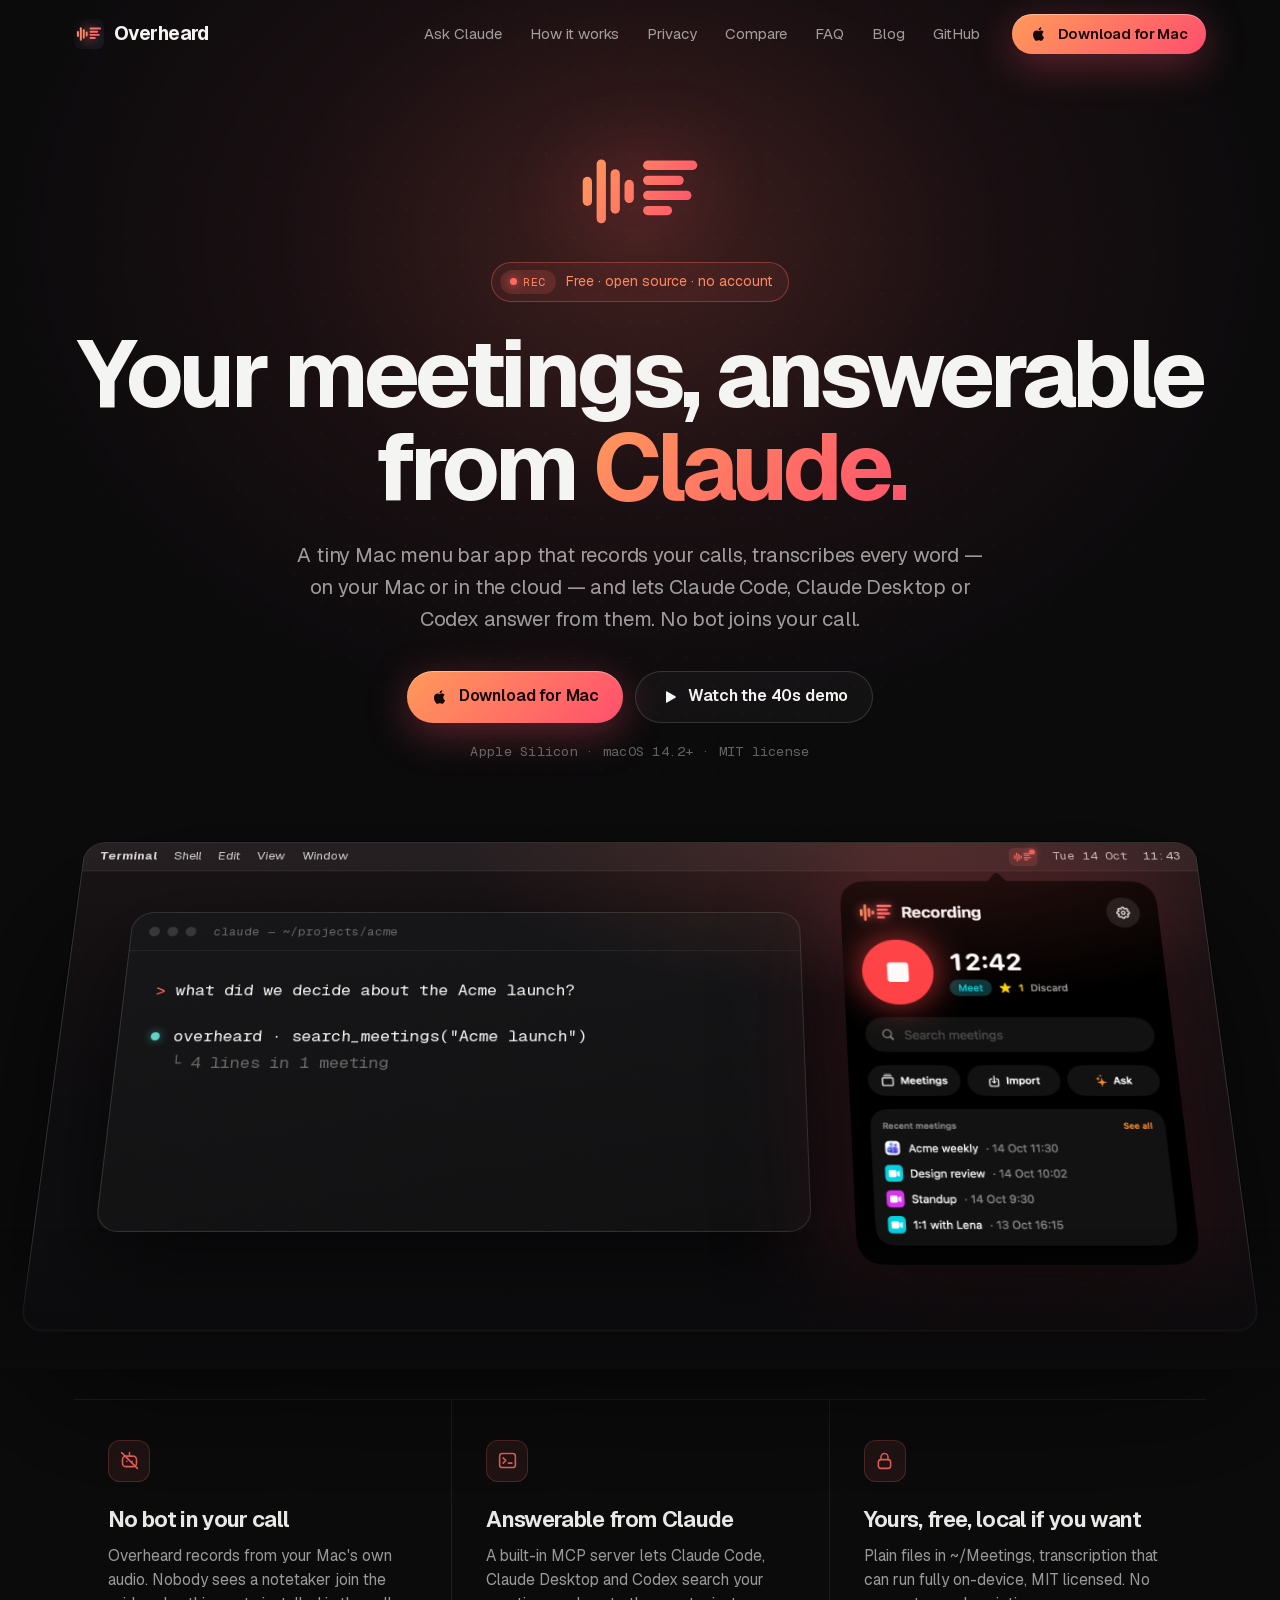
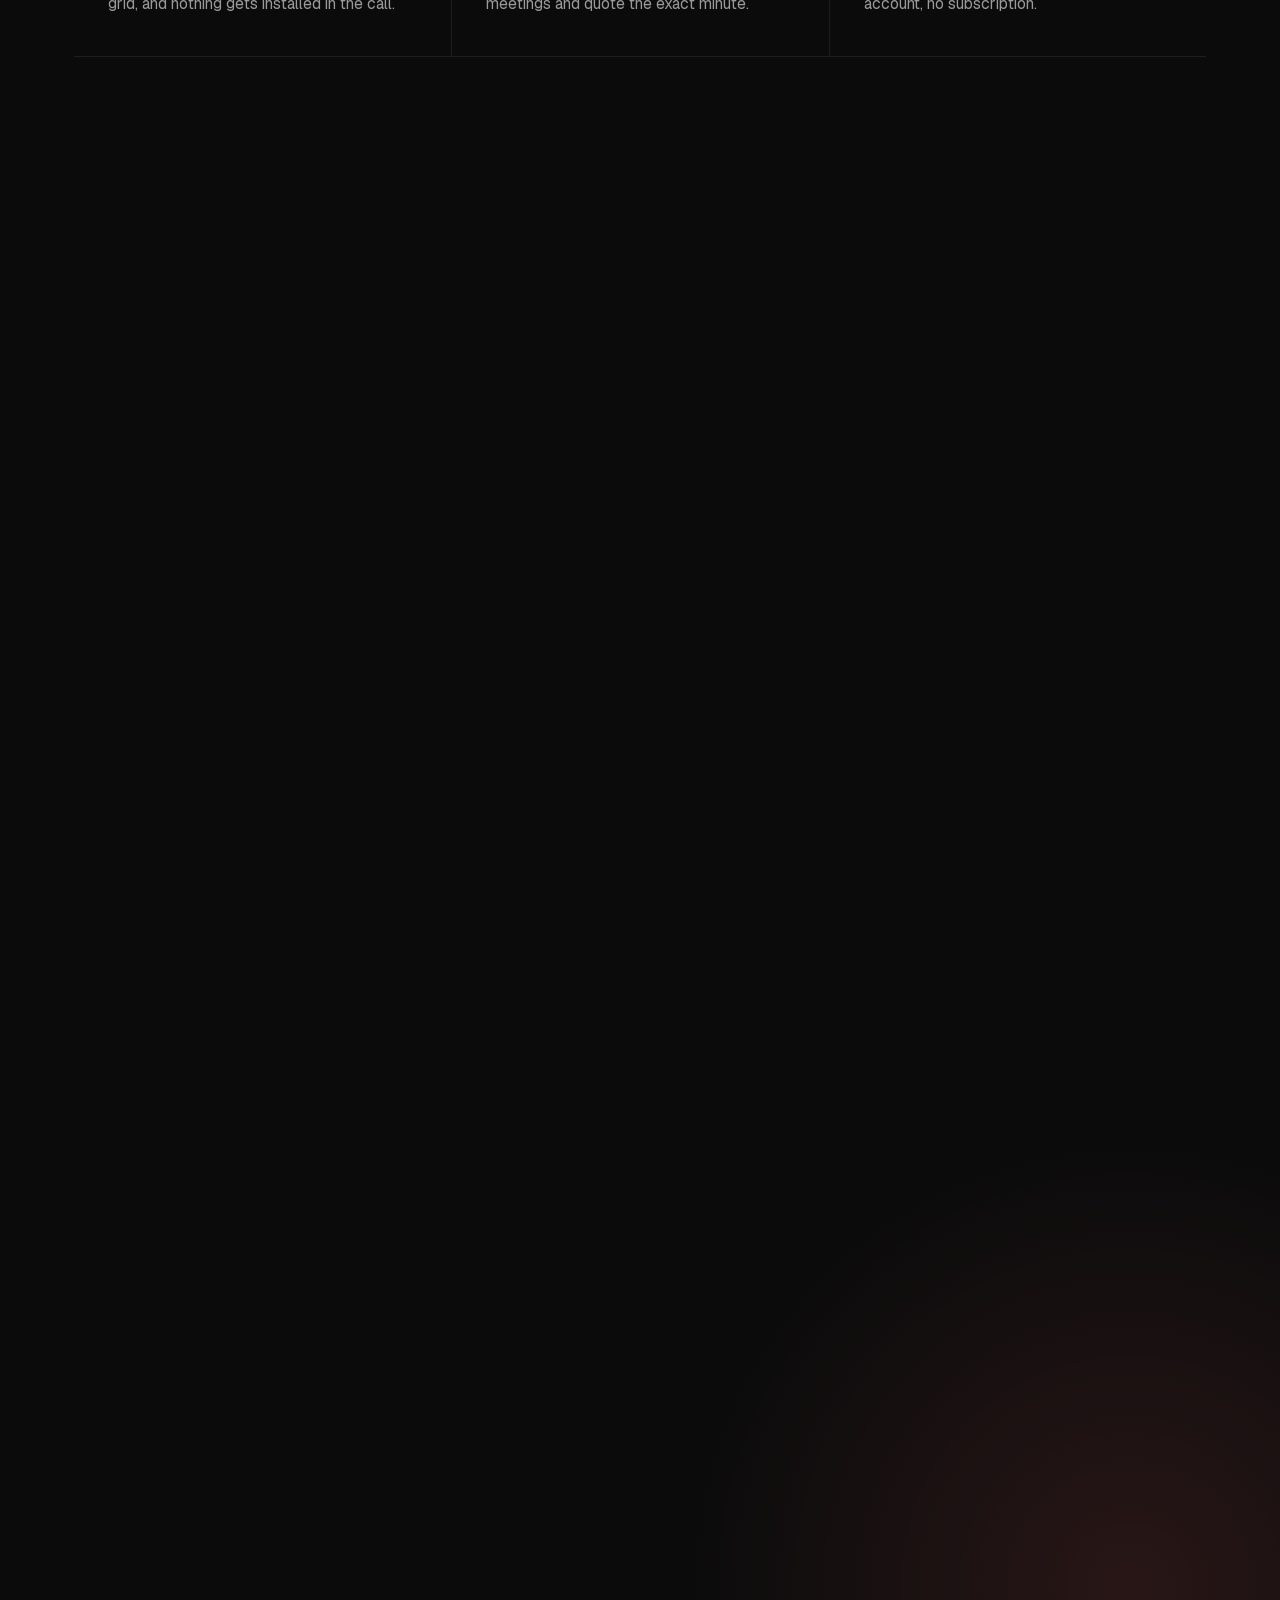
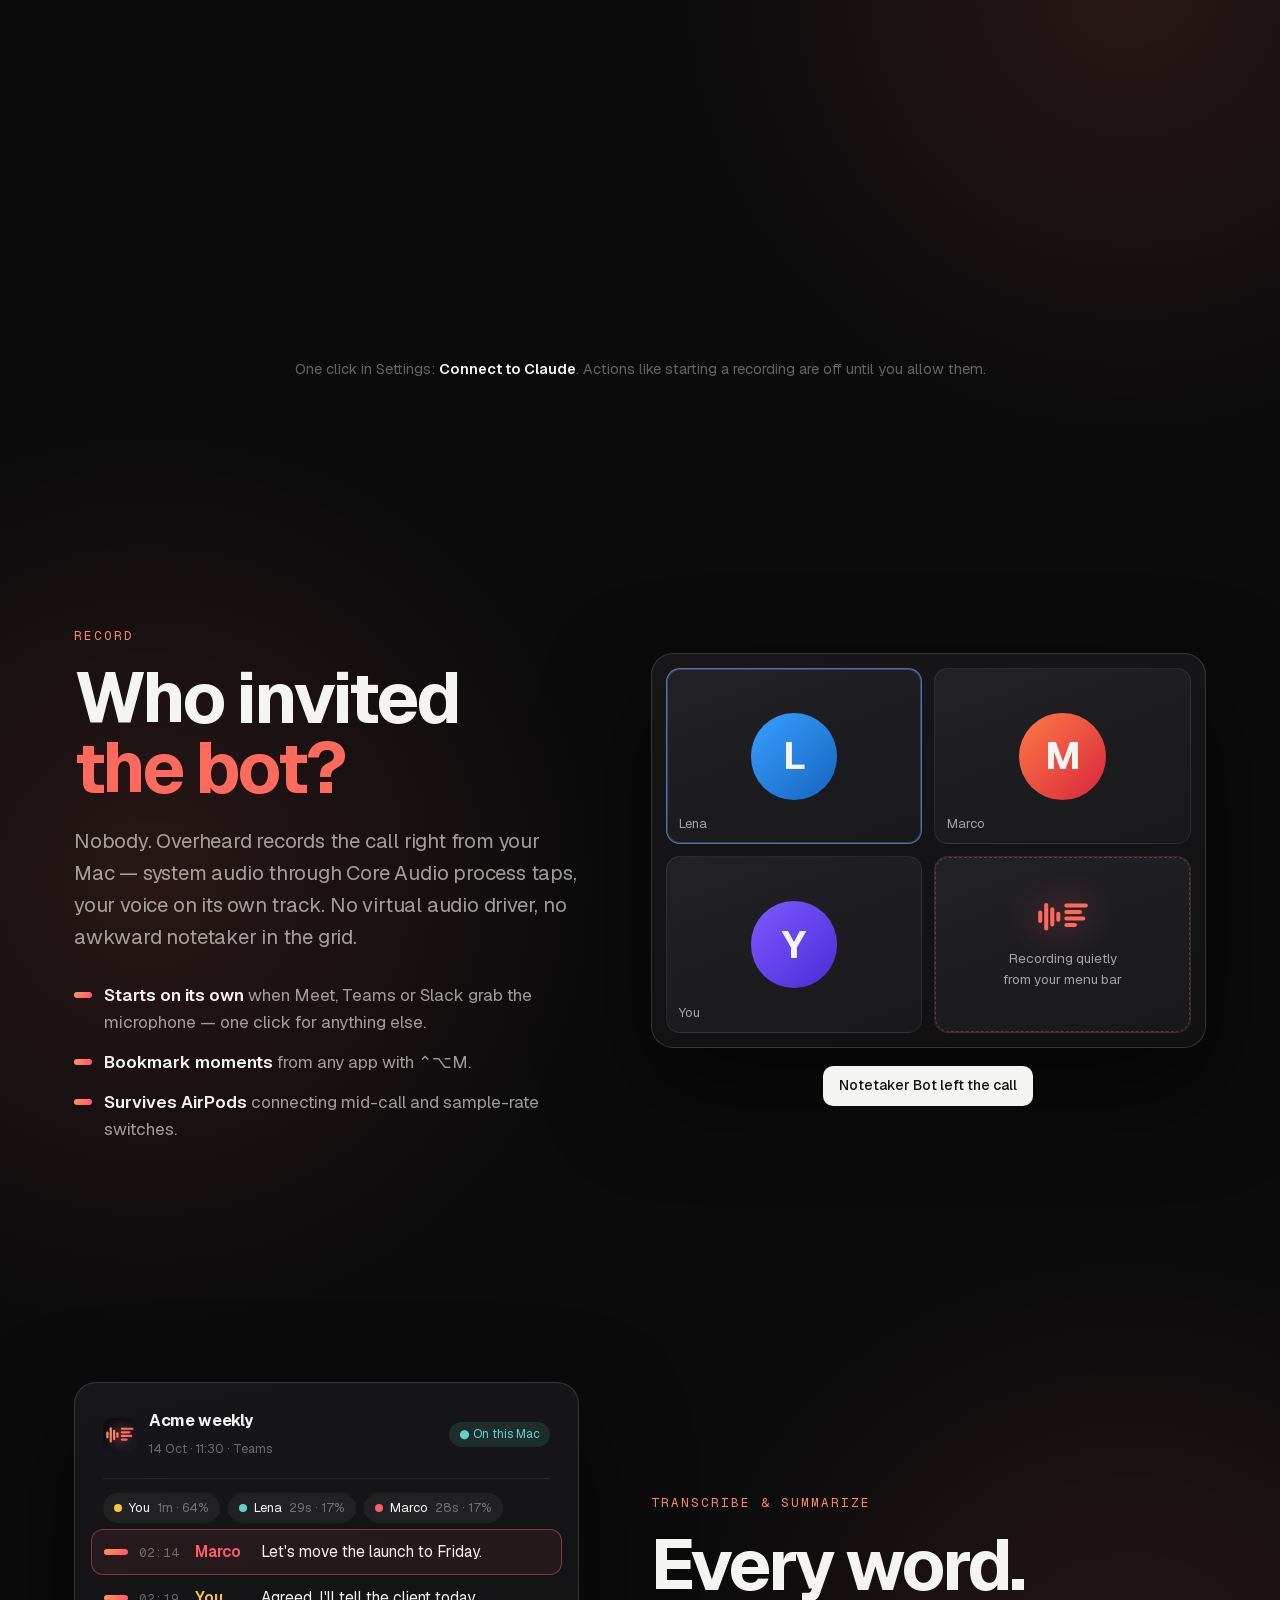
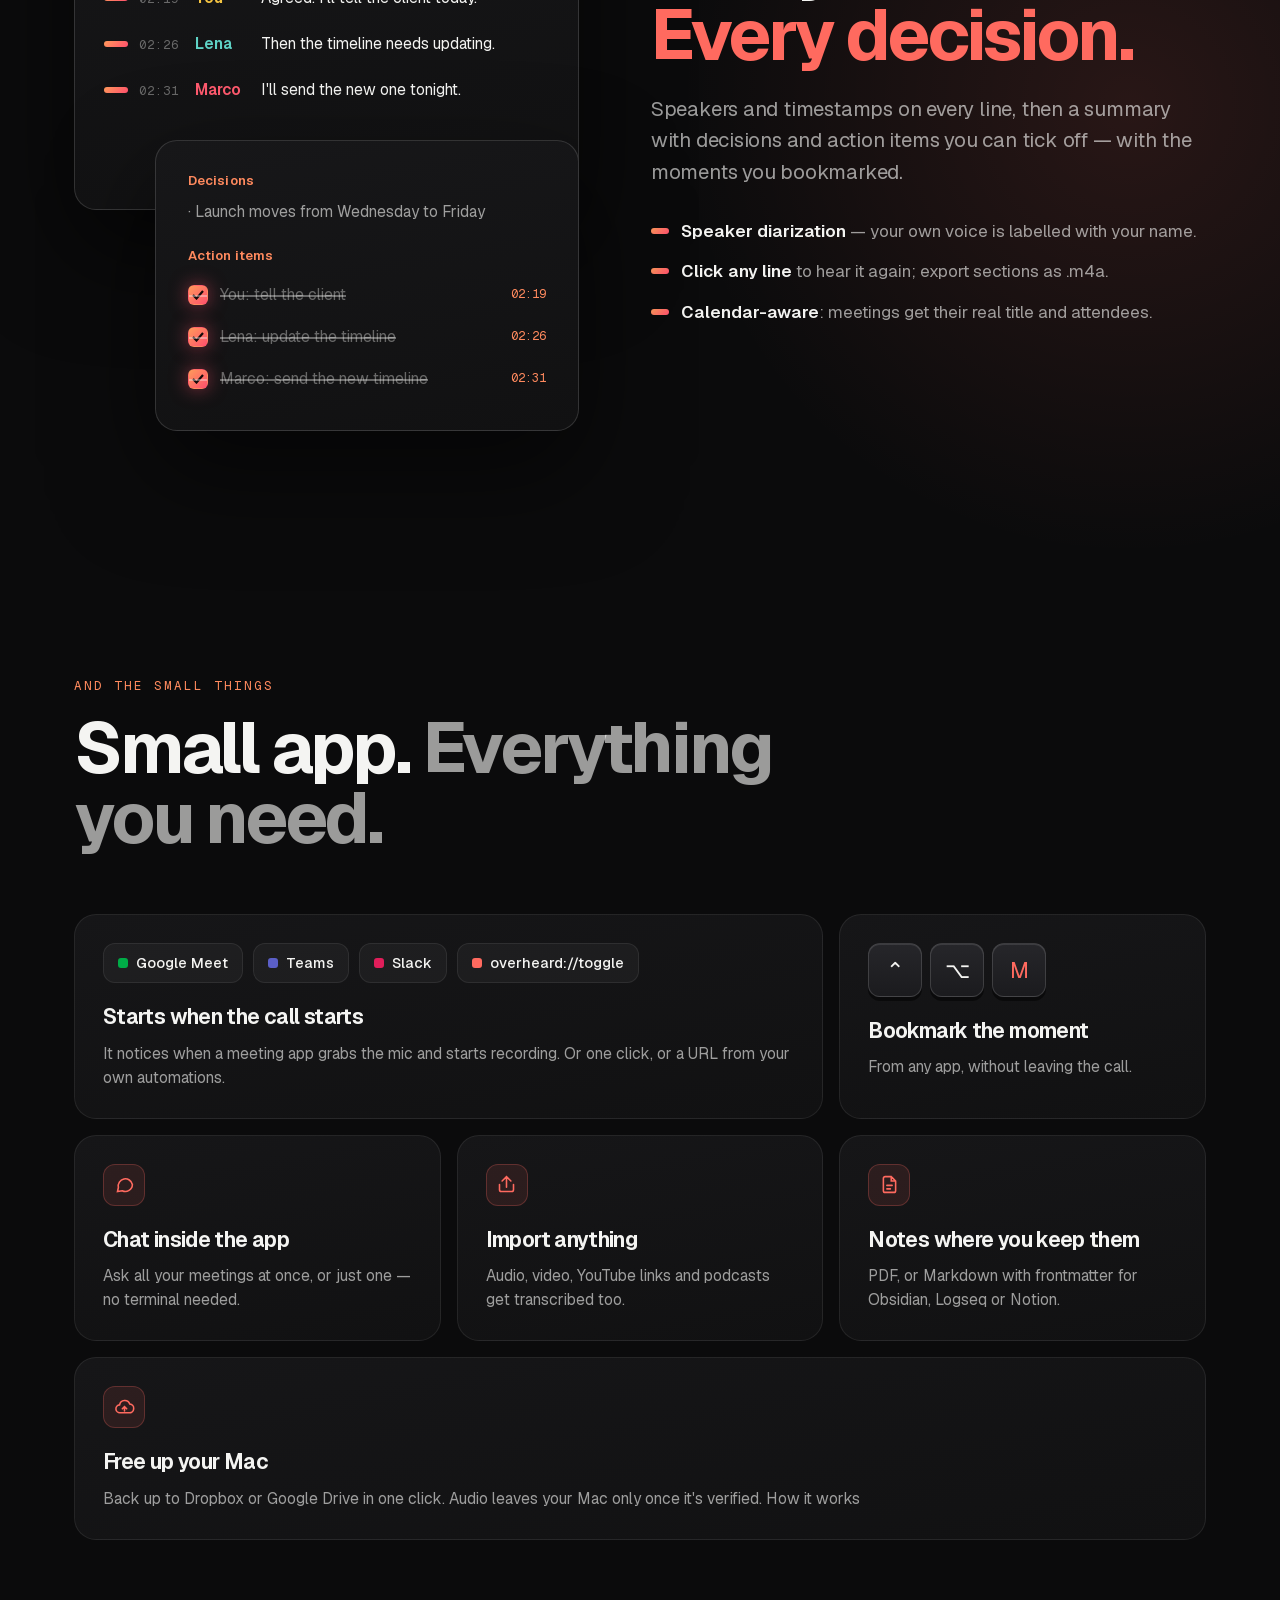
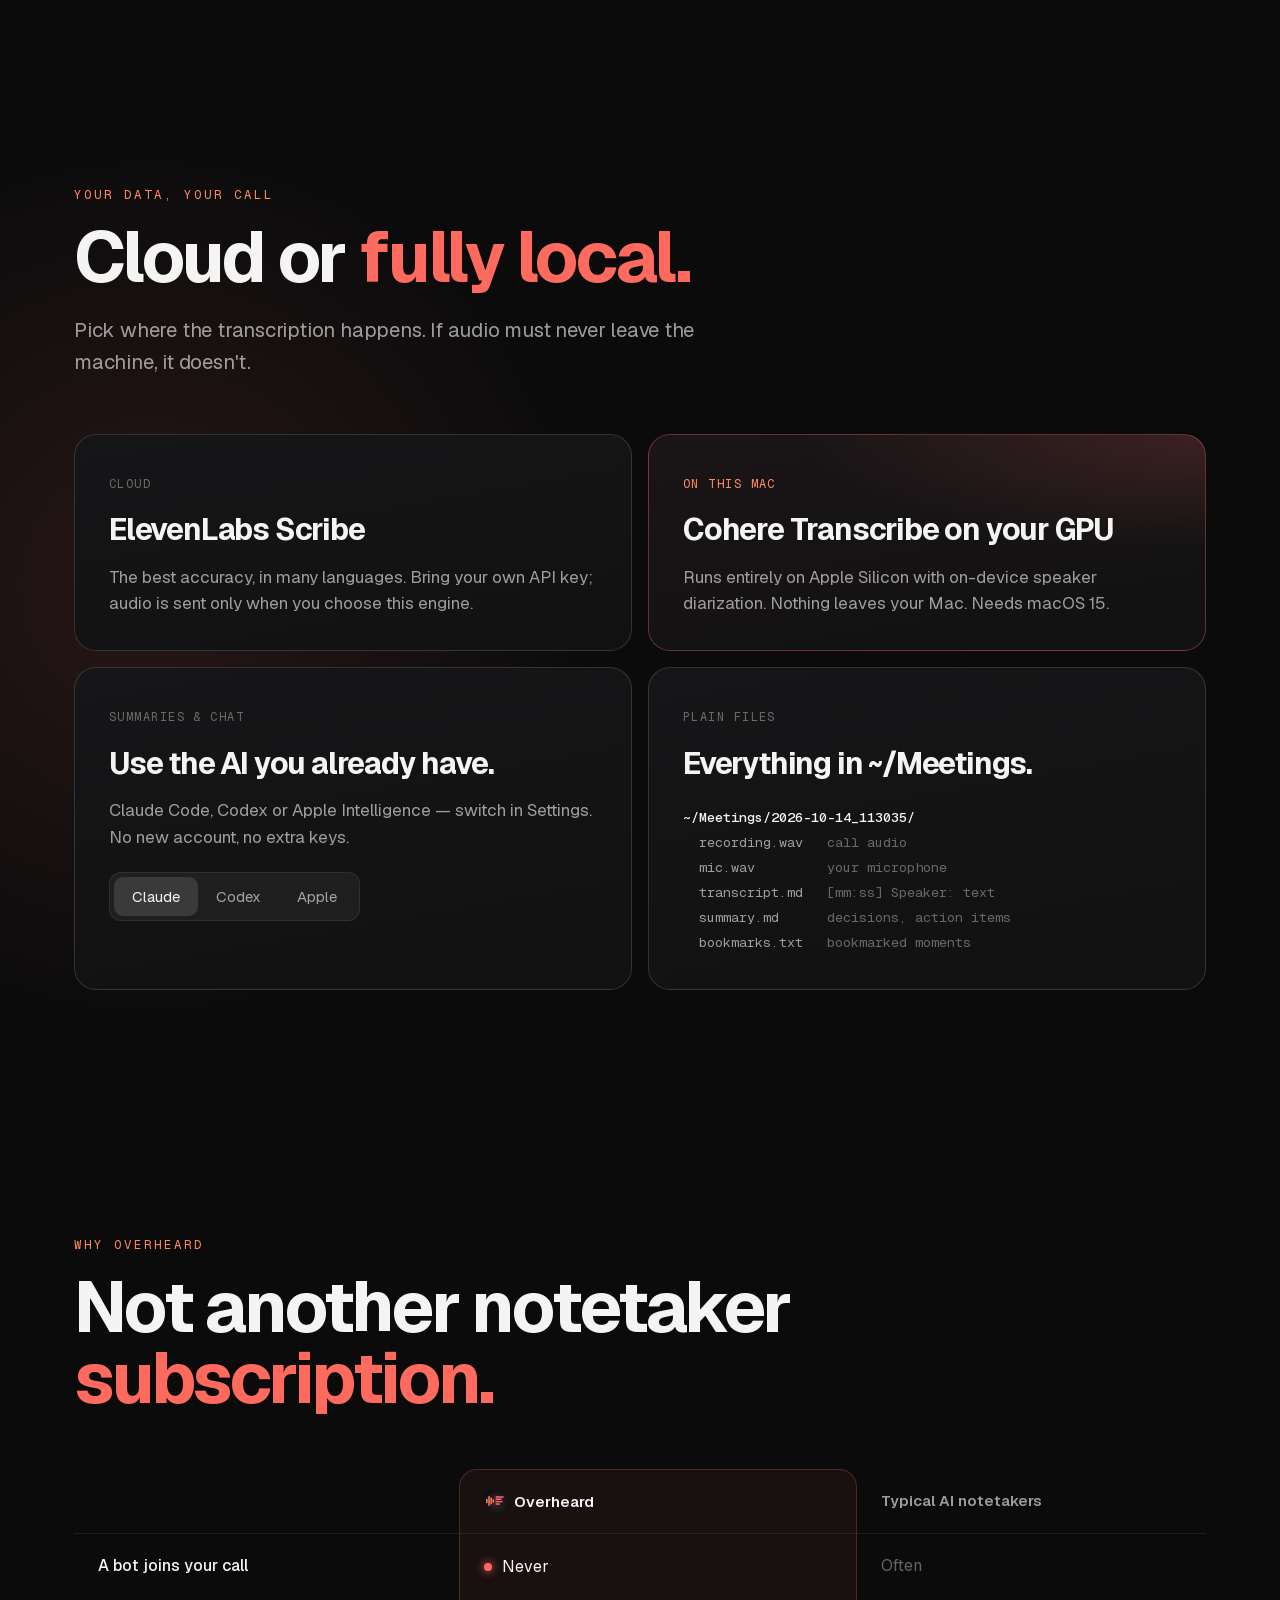
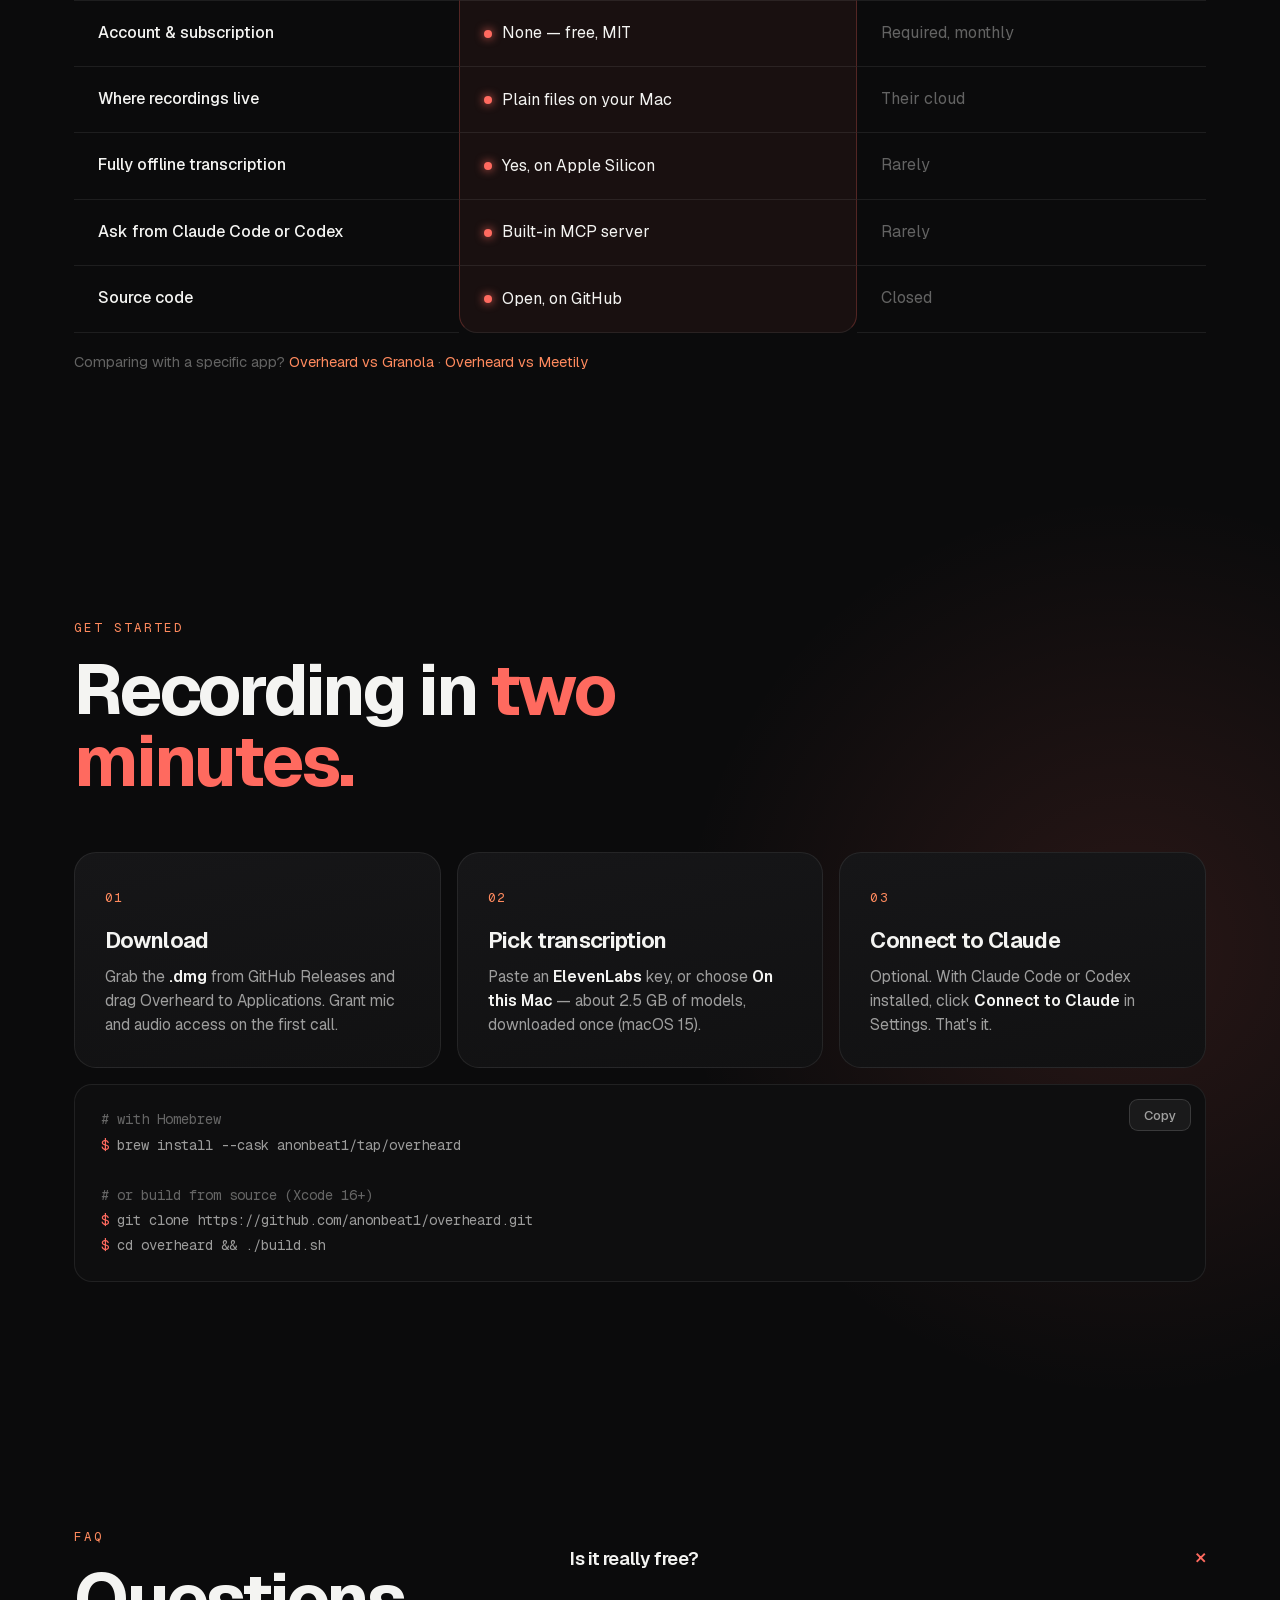
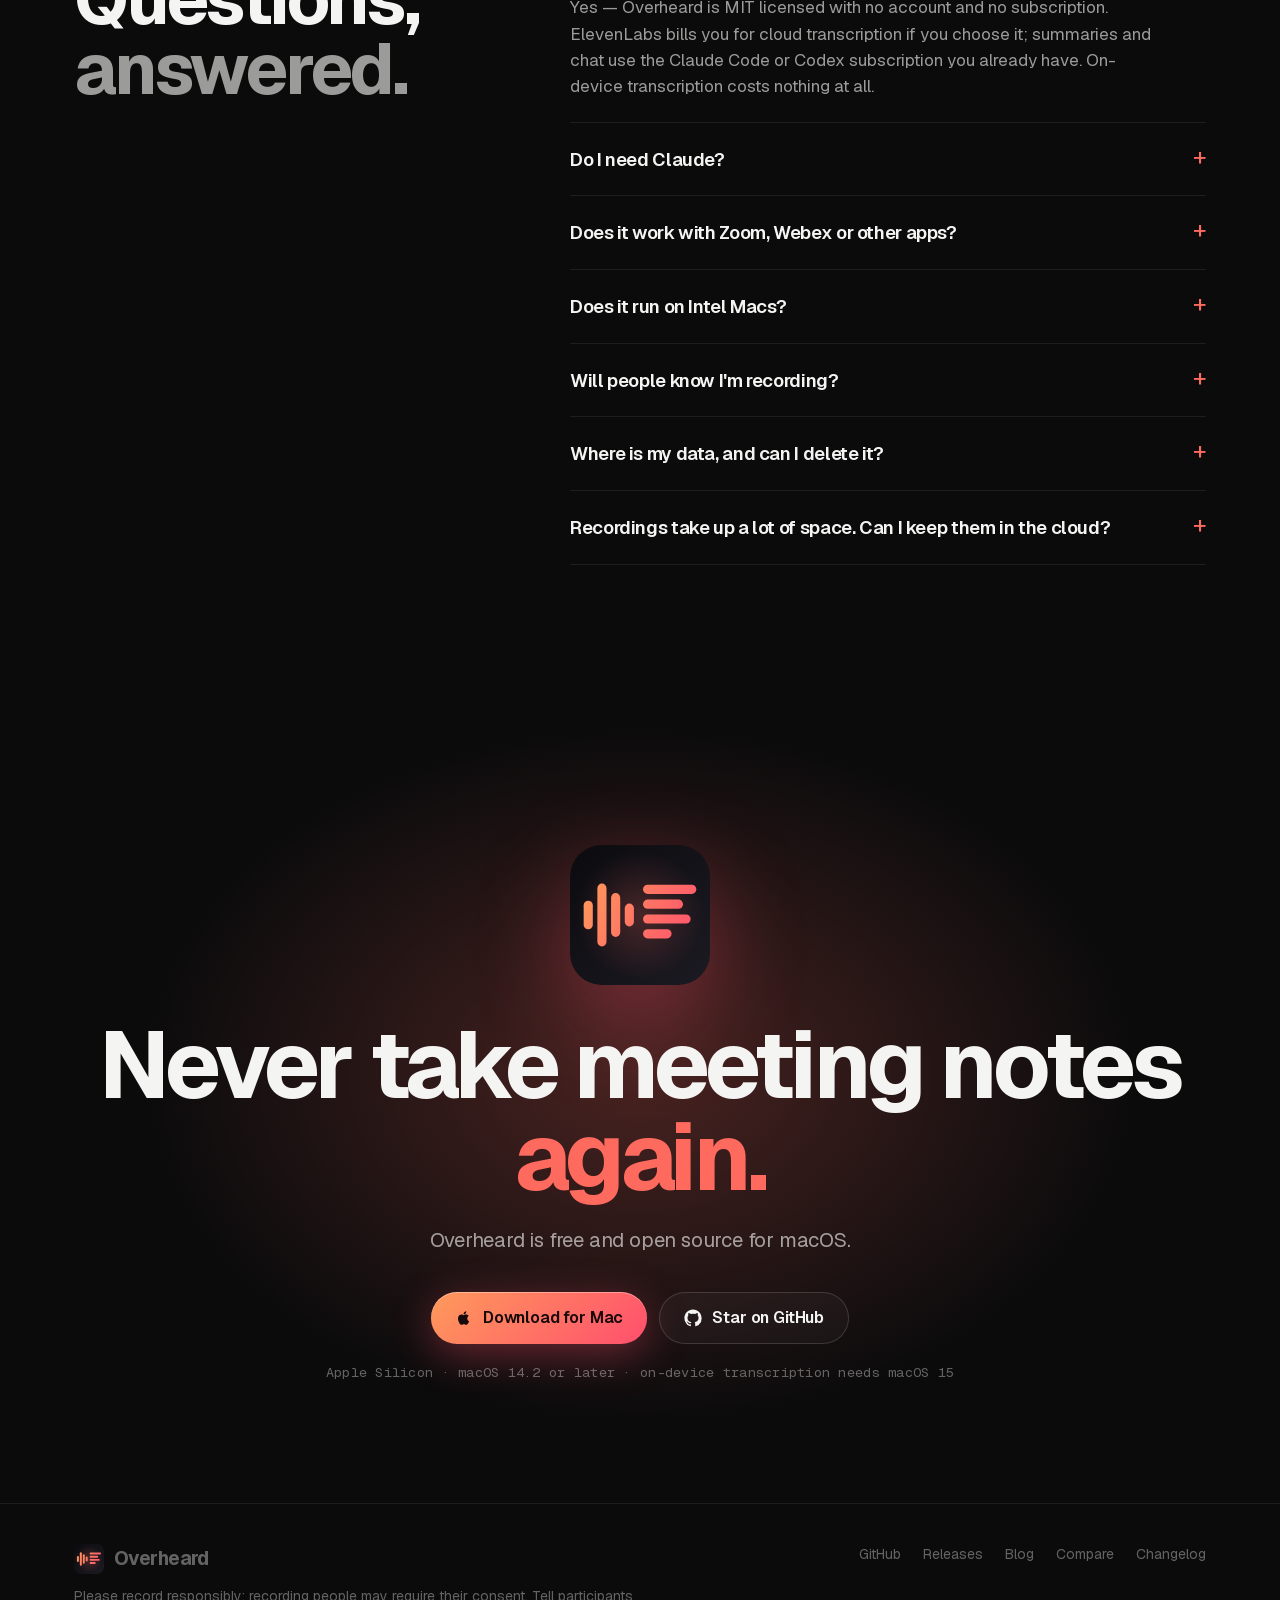
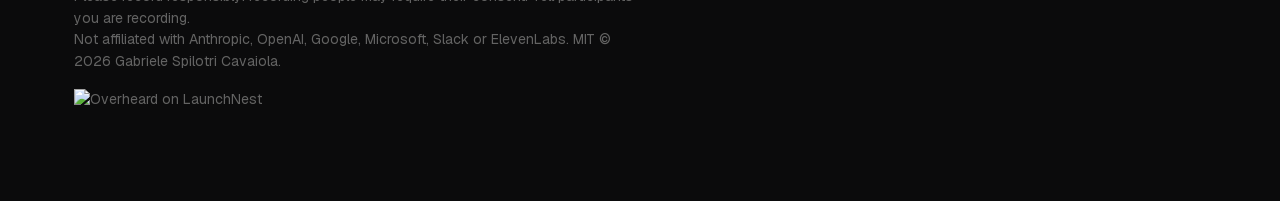
==== commit 5199eeb8: "Cloud sync: Google Drive, Dropbox, OneDrive, S3, WebDAV and synced folders (#8, #7) Sync meetings to" ====
--- a/docs/index.html
+++ b/docs/index.html
@@ -30,7 +30,8 @@
 {"@type":"Question","name":"Does Overheard work with Zoom, Webex or other apps?","acceptedAnswer":{"@type":"Answer","text":"It records anything that plays audio on your Mac. It starts automatically for Google Meet, Microsoft Teams and Slack; for other apps, start it with one click or overheard://toggle."}},
 {"@type":"Question","name":"Does Overheard run on Intel Macs?","acceptedAnswer":{"@type":"Answer","text":"No. Overheard needs an Apple Silicon Mac with macOS 14.2 or later. On-device transcription needs macOS 15."}},
 {"@type":"Question","name":"Does a bot join the meeting?","acceptedAnswer":{"@type":"Answer","text":"No. Overheard records the call from your Mac using Core Audio process taps, with your microphone on a separate track, so nothing joins the meeting. Recording people may require their consent, so tell participants."}},
-{"@type":"Question","name":"Where does Overheard store my meetings?","acceptedAnswer":{"@type":"Answer","text":"Everything lives in ~/Meetings, one folder per meeting, as plain WAV and Markdown files. Delete a folder and it's gone; old meetings can also move to the Trash automatically after 7–365 days."}}]}
+{"@type":"Question","name":"Where does Overheard store my meetings?","acceptedAnswer":{"@type":"Answer","text":"Everything lives in ~/Meetings, one folder per meeting, as plain WAV and Markdown files. Delete a folder and it's gone; old meetings can also move to the Trash automatically after 7–365 days."}},
+{"@type":"Question","name":"Can Overheard keep my recordings in the cloud to save space?","acceptedAnswer":{"@type":"Answer","text":"Yes, optionally. Connect Dropbox or Google Drive in Settings with one click; Nextcloud/WebDAV and S3-compatible storage also work. Overheard uploads each meeting and removes the audio from your Mac only after verifying the upload. Transcripts stay on your Mac, and the audio can be downloaded again with one click."}}]}
 ]}
 </script>
 <meta name="theme-color" content="#0B0B0C">
@@ -669,6 +670,11 @@
         <h3>Notes where you keep them</h3>
         <p>PDF, or Markdown with frontmatter for Obsidian, Logseq or Notion.</p>
       </div>
+      <div class="b b-wide rv" style="grid-column: 1 / -1">
+        <div class="ic"><svg viewBox="0 0 24 24" fill="none" stroke="currentColor" stroke-width="1.8" stroke-linecap="round"><path d="M7 18a4.5 4.5 0 0 1-.6-9A6 6 0 0 1 18 8a4 4 0 0 1-1 10H7zM12 11v5M9.5 13.5 12 11l2.5 2.5"/></svg></div>
+        <h3>Free up your Mac</h3>
+        <p>Back up to Dropbox or Google Drive in one click. Audio leaves your Mac only once it's verified. <a href="cloud-storage/">How it works</a></p>
+      </div>
     </div>
   </div>
 </section>
@@ -788,6 +794,7 @@
       <details><summary>Does it run on Intel Macs?</summary><p>No — Overheard needs an Apple Silicon Mac with macOS 14.2 or later. On-device transcription needs macOS 15.</p></details>
       <details><summary>Will people know I'm recording?</summary><p>No bot joins, so they won't see it — tell them. Recording people may require their consent depending on where you and they are, and you're responsible for following the laws that apply to you.</p></details>
       <details><summary>Where is my data, and can I delete it?</summary><p>Everything lives in <code>~/Meetings</code>, one folder per meeting, as plain WAV and Markdown files. Delete a folder and it's gone; old meetings can also move to the Trash automatically after 7–365 days.</p></details>
+      <details><summary>Recordings take up a lot of space. Can I keep them in the cloud?</summary><p>Yes, if you want. Connect Dropbox or Google Drive in Settings with one click (Nextcloud and S3-compatible storage work too). Overheard uploads each meeting and removes the audio from your Mac only after checking the upload. Transcripts stay on your Mac, and the audio comes back with one click. <a href="cloud-storage/">How cloud storage works</a>.</p></details>
     </div>
   </div>
 </section>
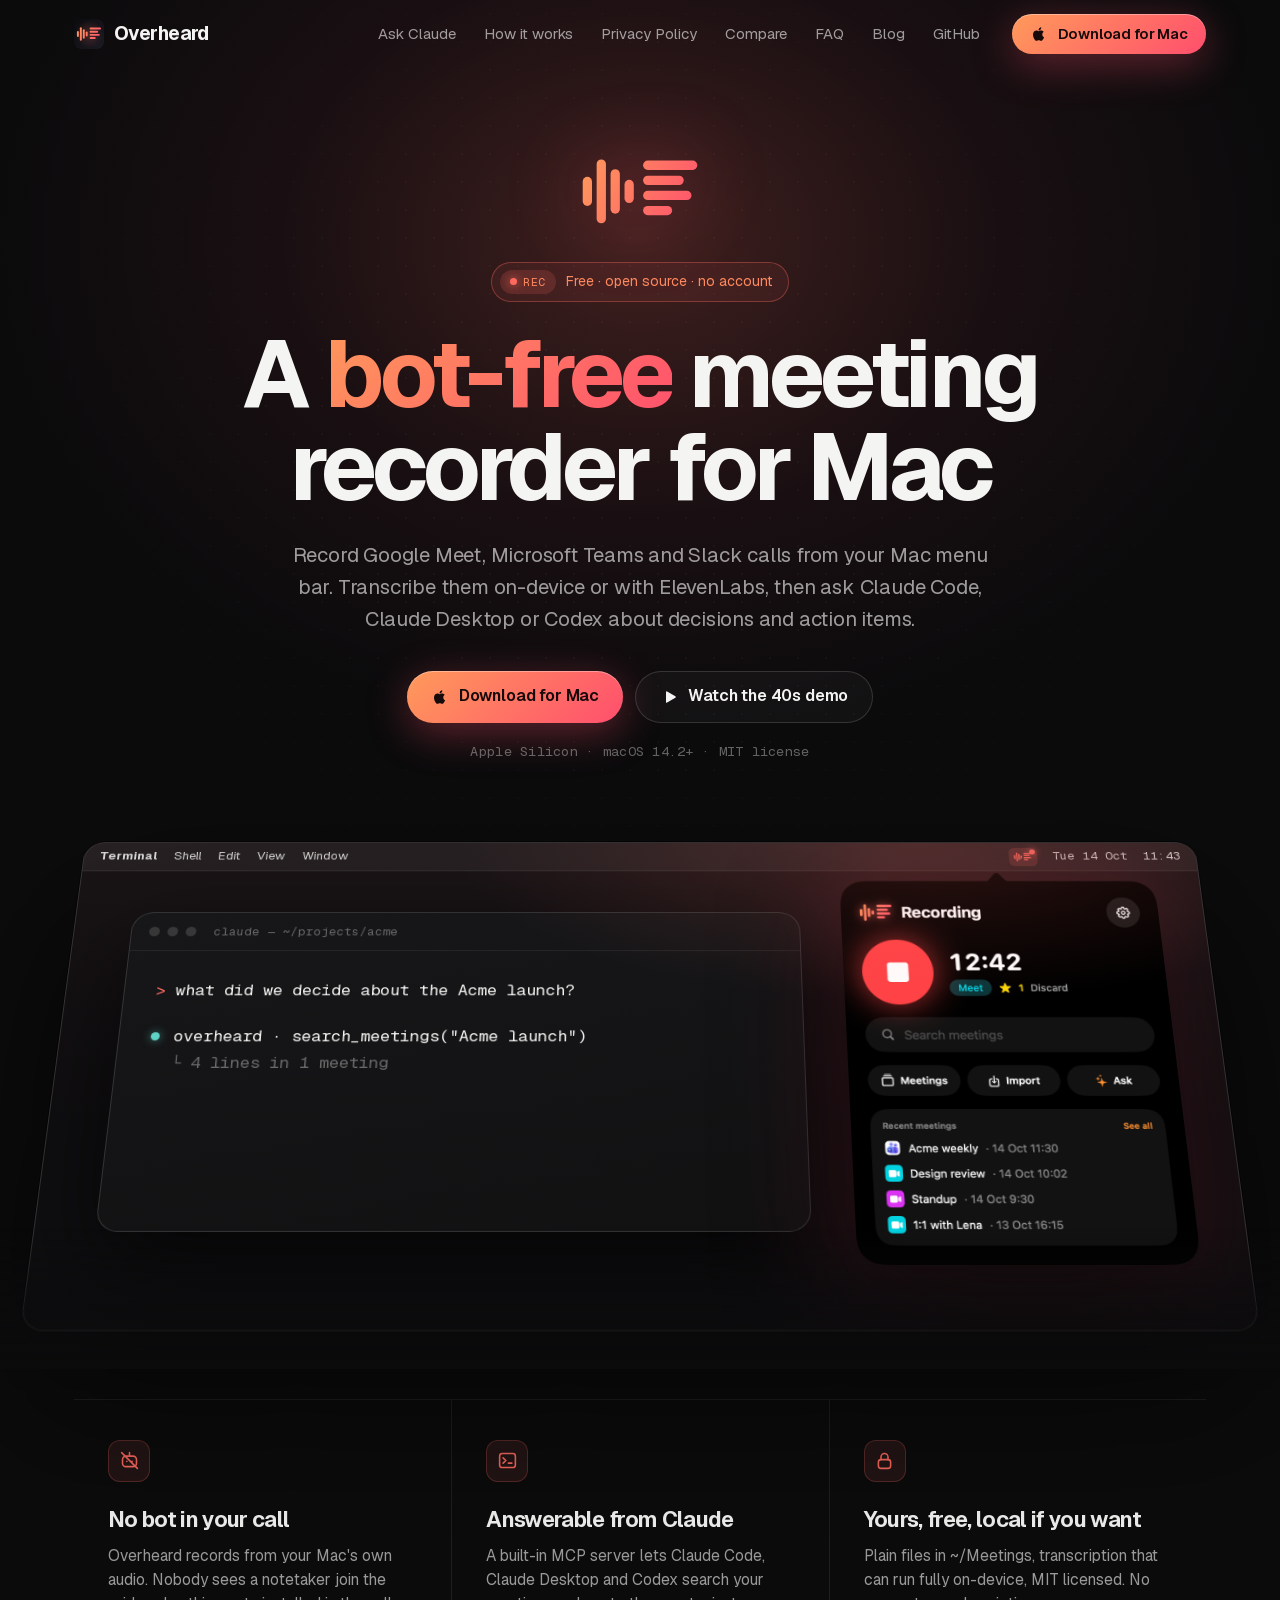
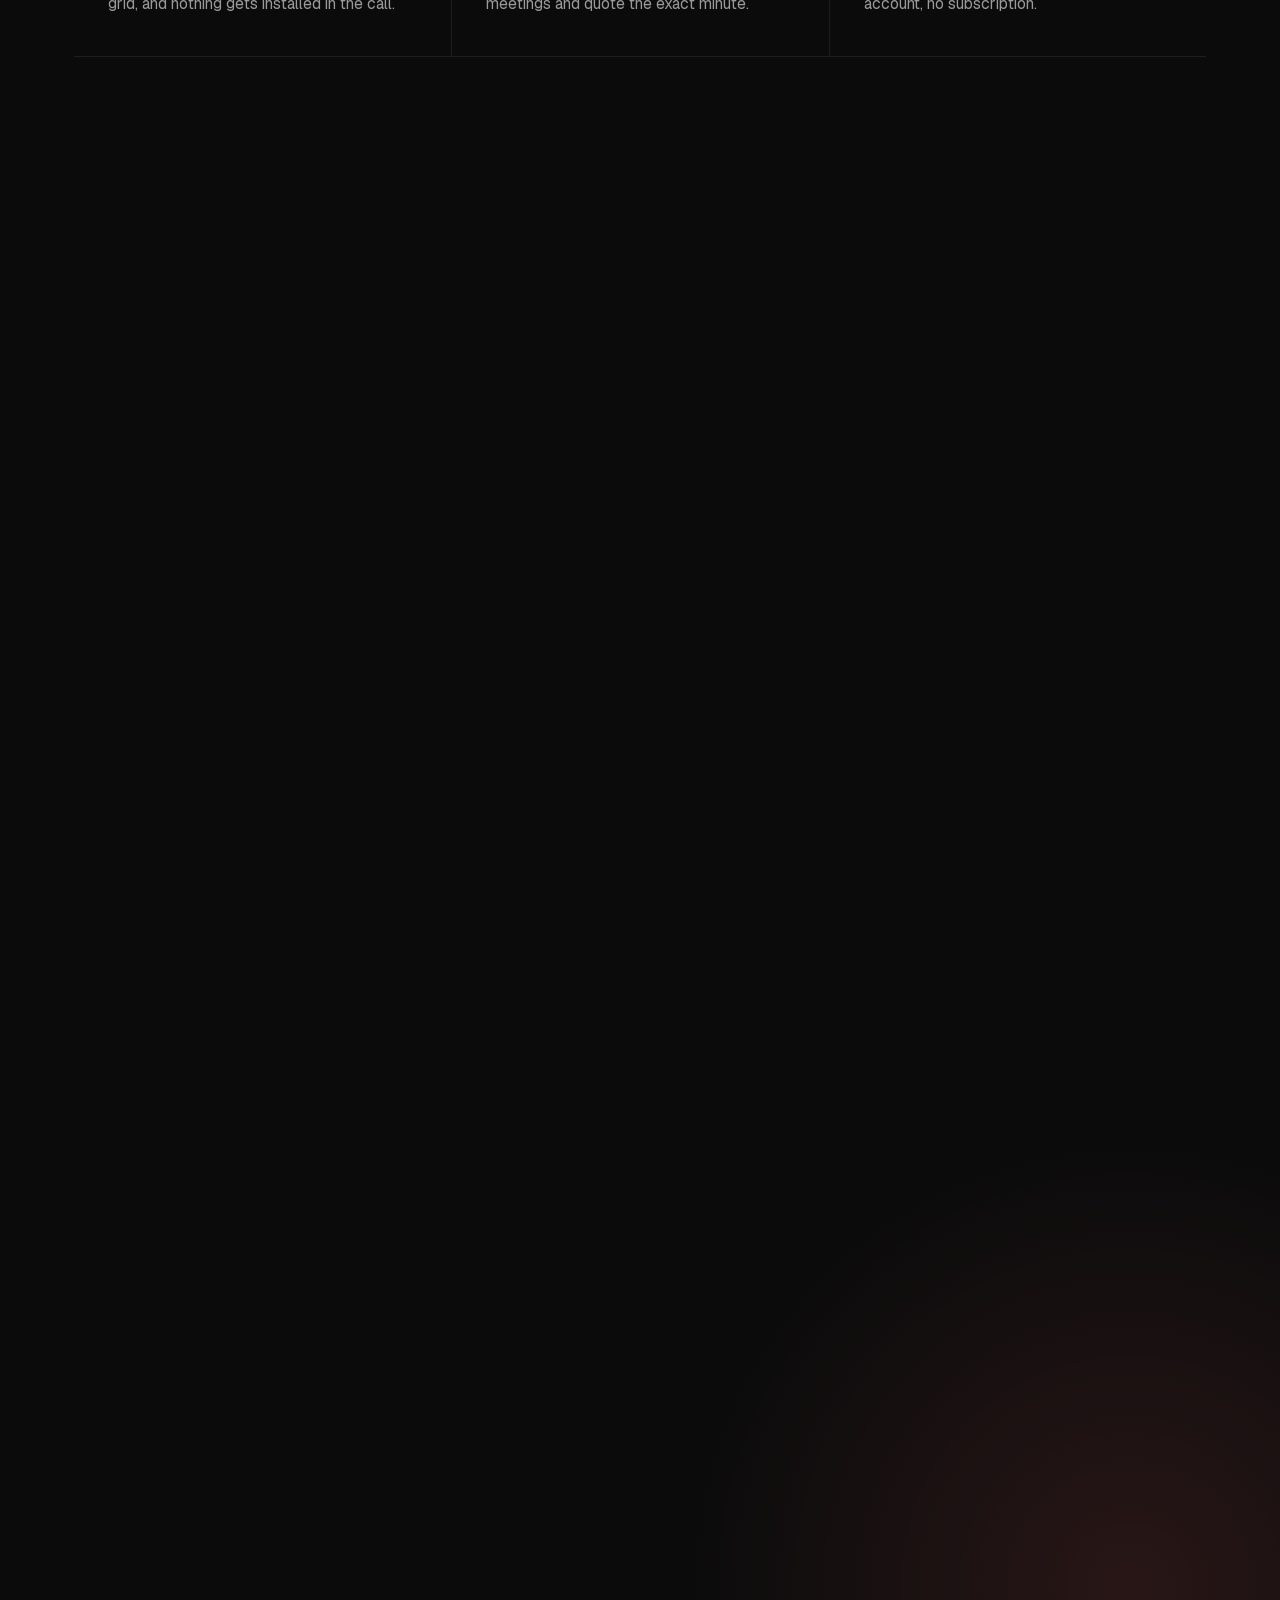
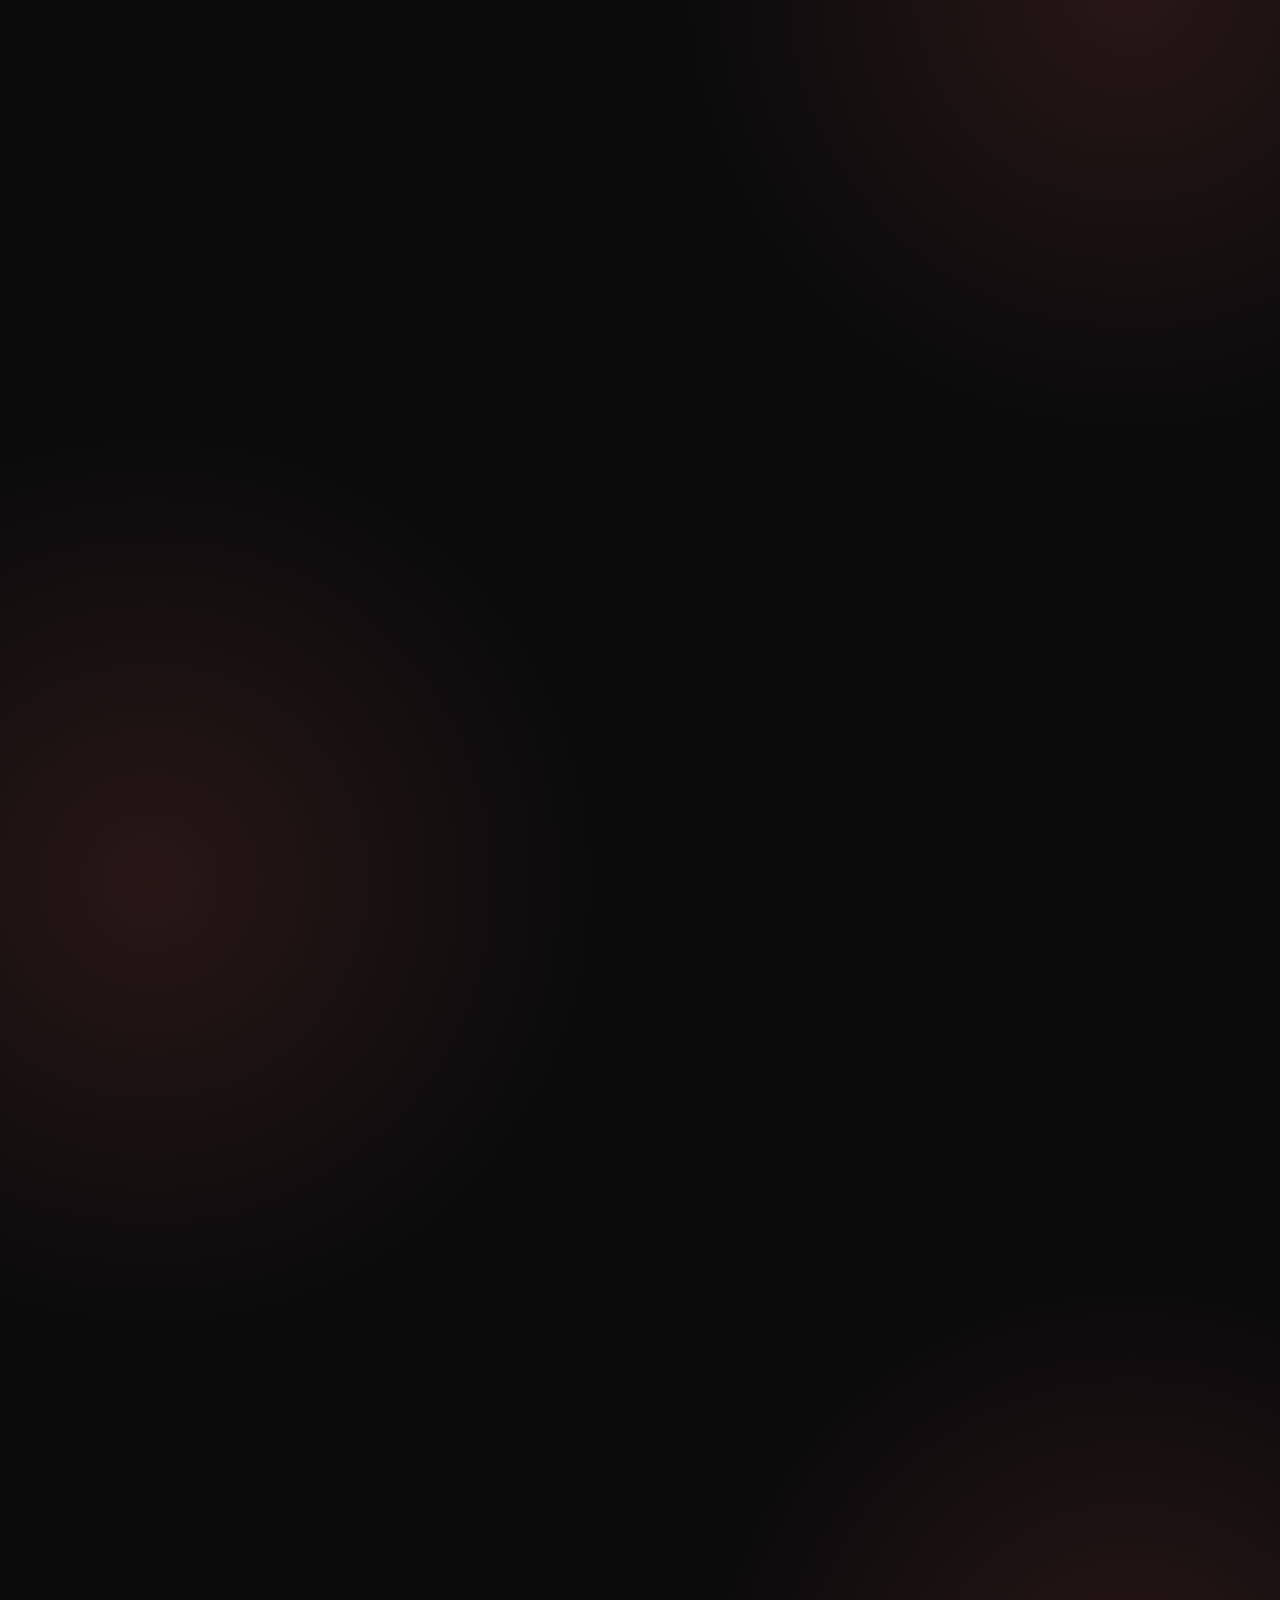
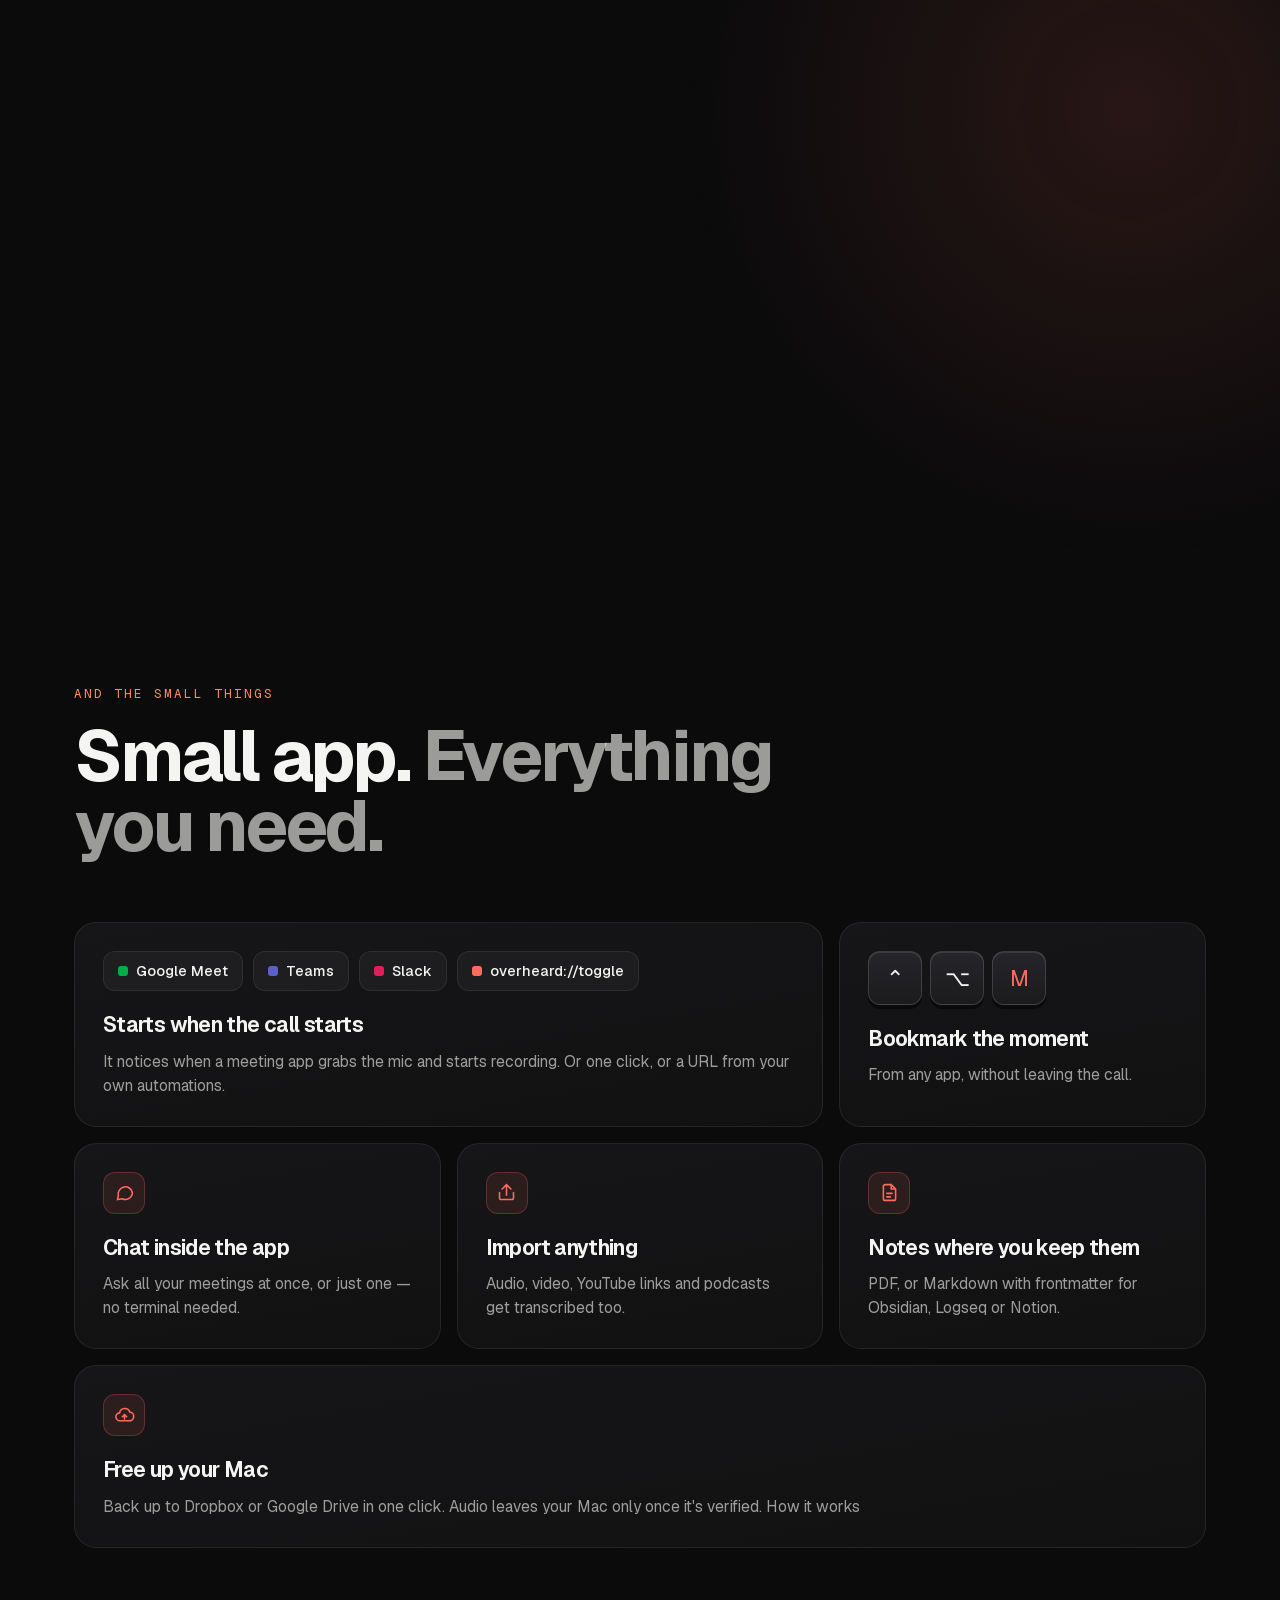
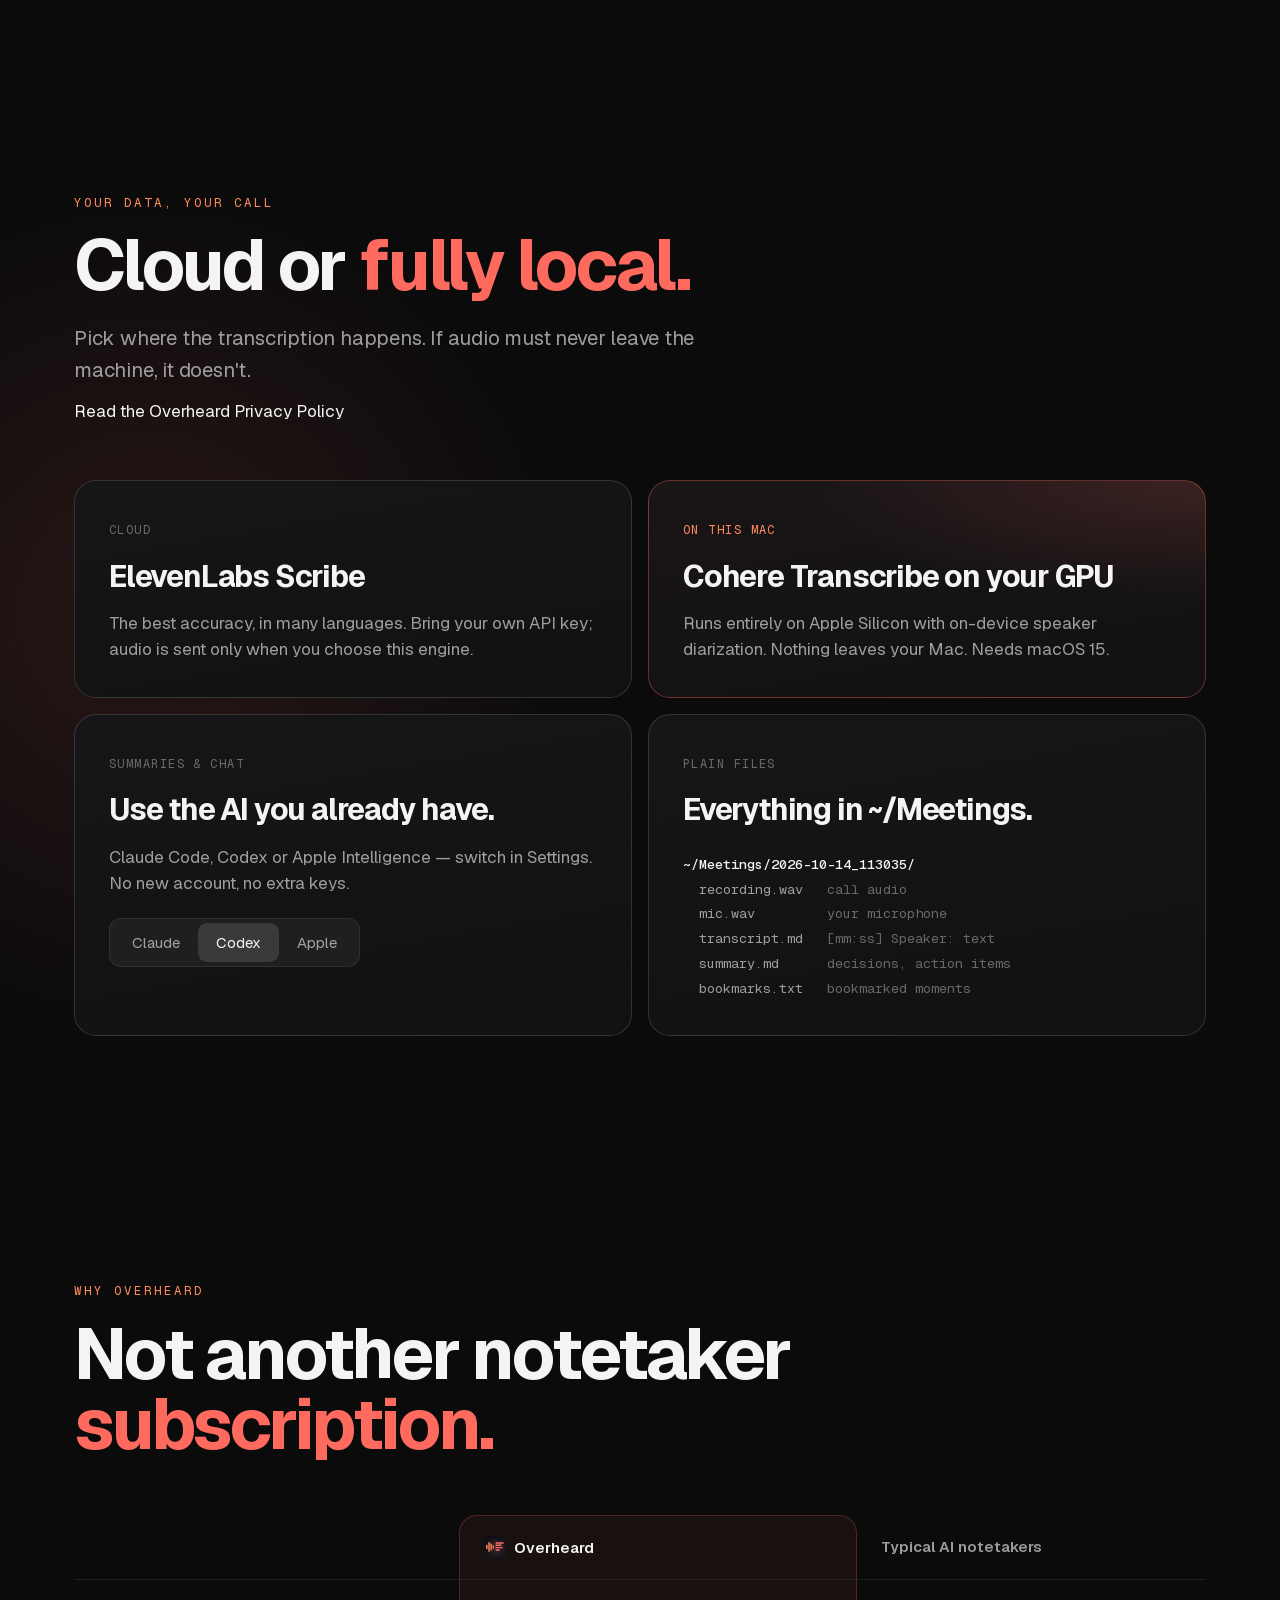
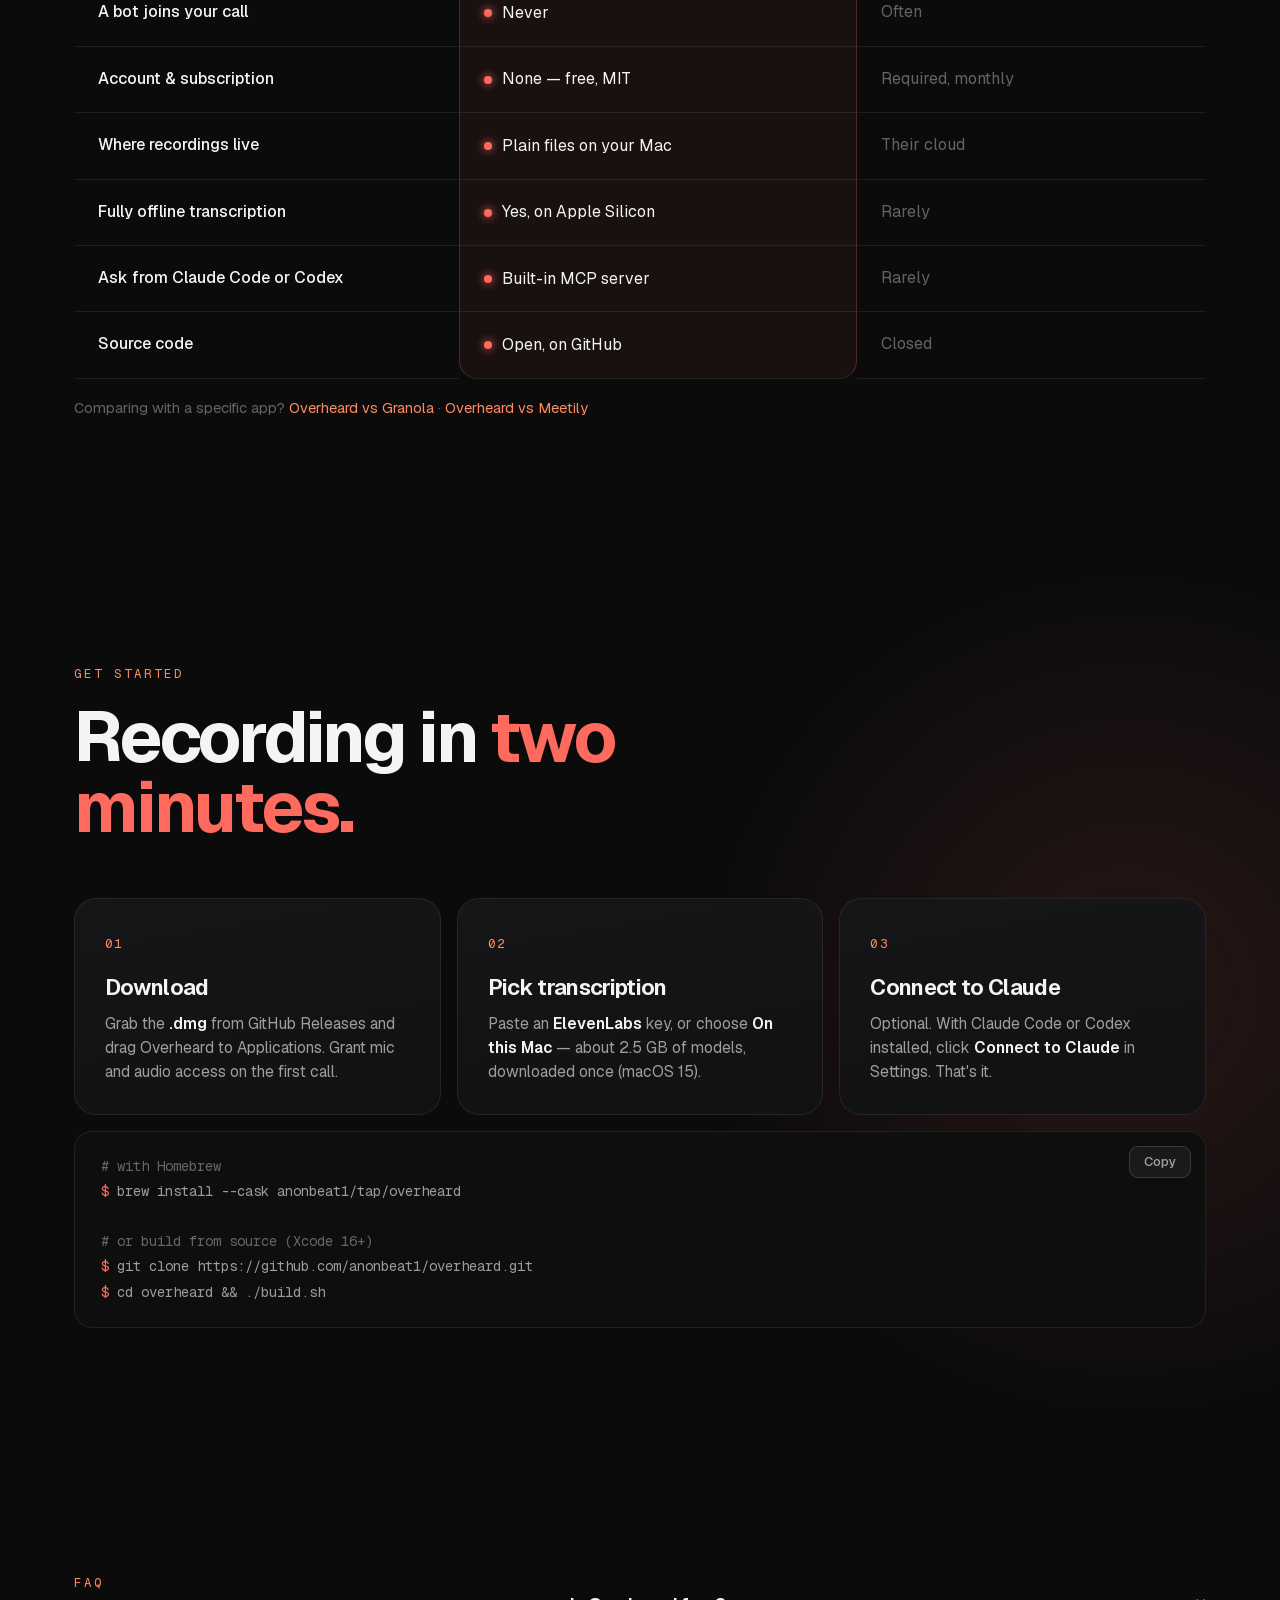
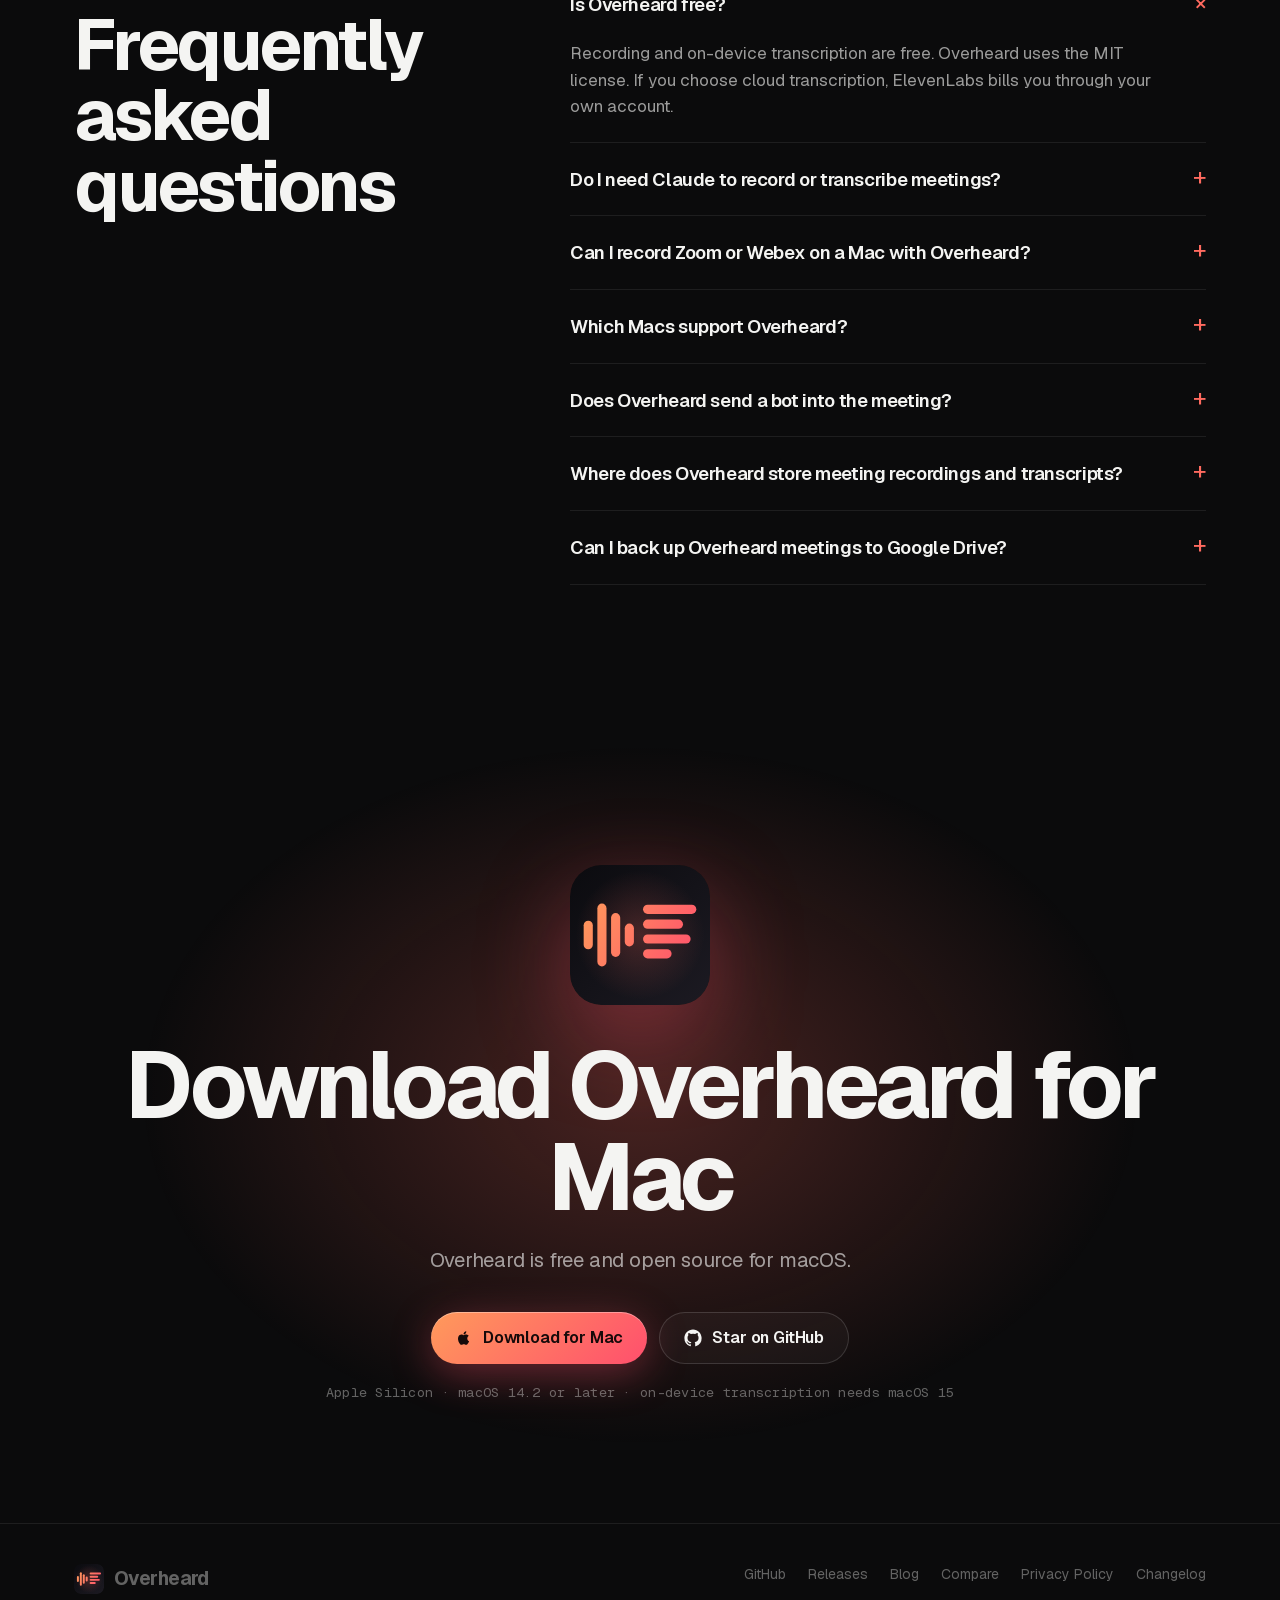
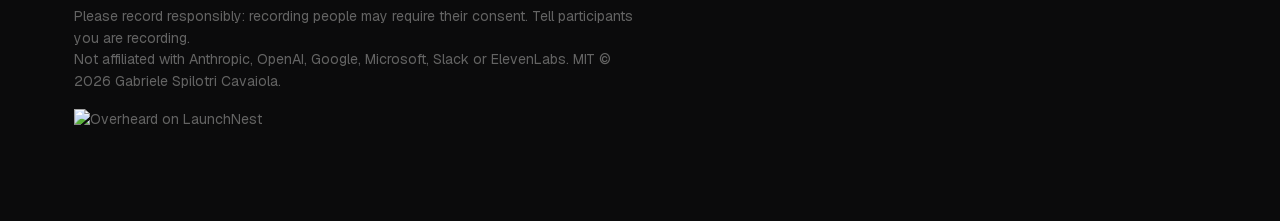
==== commit 041eafa2: "Document cloud privacy and improve site search metadata" ====
--- a/docs/index.html
+++ b/docs/index.html
@@ -3,36 +3,122 @@
 <head>
 <meta charset="utf-8">
 <meta name="viewport" content="width=device-width, initial-scale=1">
-<title>Overheard — bot-free meeting recorder for Mac, answerable from Claude</title>
-<meta name="description" content="Overheard is a free, open-source Mac menu bar app that records Google Meet, Teams and Slack calls without a bot, transcribes them on your Mac or in the cloud, and makes them searchable from Claude via MCP.">
+<title>Bot-Free Meeting Recorder for Mac | Overheard</title>
+<meta name="description" content="Record Google Meet, Teams and Slack on your Mac without a bot. Get on-device transcription and search meeting notes with Claude or Codex. Free and open source.">
 <link rel="canonical" href="https://getoverheard.dev/">
 <meta property="og:type" content="website">
 <meta property="og:url" content="https://getoverheard.dev/">
 <meta property="og:site_name" content="Overheard">
-<meta property="og:title" content="Overheard — bot-free meeting recorder for Mac">
-<meta property="og:description" content="Your meetings, turned into text — and answerable from Claude.">
+<meta property="og:title" content="Bot-Free Meeting Recorder for Mac | Overheard">
+<meta property="og:description" content="Record Google Meet, Teams and Slack on your Mac without a bot. Get on-device transcription and search meeting notes with Claude or Codex. Free and open source.">
 <meta property="og:image" content="https://getoverheard.dev/assets/poster.jpg">
 <meta name="twitter:card" content="summary_large_image">
 <meta name="twitter:creator" content="@Gabbosc">
 <script type="application/ld+json">
-{"@context":"https://schema.org","@graph":[
-{"@type":"SoftwareApplication","name":"Overheard","url":"https://getoverheard.dev/",
-"description":"A free, open-source Mac menu bar app that records calls without a bot, transcribes them with speakers and timestamps (on-device or in the cloud), summarizes decisions and action items, and makes meetings searchable from Claude Code, Claude Desktop or Codex through an MCP server.",
-"applicationCategory":"BusinessApplication","operatingSystem":"macOS 14.2 or later (Apple Silicon)",
-"softwareVersion":"0.3.2","license":"https://opensource.org/licenses/MIT","isAccessibleForFree":true,
-"offers":{"@type":"Offer","price":"0","priceCurrency":"USD"},
-"downloadUrl":"https://github.com/anonbeat1/overheard/releases/latest",
-"codeRepository":"https://github.com/anonbeat1/overheard","image":"https://getoverheard.dev/assets/poster.jpg",
-"author":{"@type":"Person","name":"Gabriele Spilotri Cavaiola","url":"https://github.com/anonbeat1","sameAs":["https://x.com/Gabbosc","https://github.com/anonbeat1"]}},
-{"@type":"FAQPage","mainEntity":[
-{"@type":"Question","name":"Is Overheard really free?","acceptedAnswer":{"@type":"Answer","text":"Yes. Overheard is MIT licensed with no account and no subscription. ElevenLabs bills you for cloud transcription if you choose it; summaries and chat use the Claude Code or Codex subscription you already have. On-device transcription costs nothing."}},
-{"@type":"Question","name":"Do I need Claude to use Overheard?","acceptedAnswer":{"@type":"Answer","text":"No. Recording and transcription work on their own. Summaries and chat need Claude Code, Codex or Apple Intelligence; the MCP server is for asking from Claude Code, Claude Desktop or Codex."}},
-{"@type":"Question","name":"Does Overheard work with Zoom, Webex or other apps?","acceptedAnswer":{"@type":"Answer","text":"It records anything that plays audio on your Mac. It starts automatically for Google Meet, Microsoft Teams and Slack; for other apps, start it with one click or overheard://toggle."}},
-{"@type":"Question","name":"Does Overheard run on Intel Macs?","acceptedAnswer":{"@type":"Answer","text":"No. Overheard needs an Apple Silicon Mac with macOS 14.2 or later. On-device transcription needs macOS 15."}},
-{"@type":"Question","name":"Does a bot join the meeting?","acceptedAnswer":{"@type":"Answer","text":"No. Overheard records the call from your Mac using Core Audio process taps, with your microphone on a separate track, so nothing joins the meeting. Recording people may require their consent, so tell participants."}},
-{"@type":"Question","name":"Where does Overheard store my meetings?","acceptedAnswer":{"@type":"Answer","text":"Everything lives in ~/Meetings, one folder per meeting, as plain WAV and Markdown files. Delete a folder and it's gone; old meetings can also move to the Trash automatically after 7–365 days."}},
-{"@type":"Question","name":"Can Overheard keep my recordings in the cloud to save space?","acceptedAnswer":{"@type":"Answer","text":"Yes, optionally. Connect Dropbox or Google Drive in Settings with one click; Nextcloud/WebDAV and S3-compatible storage also work. Overheard uploads each meeting and removes the audio from your Mac only after verifying the upload. Transcripts stay on your Mac, and the audio can be downloaded again with one click."}}]}
-]}
+{
+  "@context": "https://schema.org",
+  "@graph": [
+    {
+      "@type": "WebSite",
+      "@id": "https://getoverheard.dev/#website",
+      "url": "https://getoverheard.dev/",
+      "name": "Overheard",
+      "inLanguage": "en",
+      "about": {
+        "@id": "https://getoverheard.dev/#app"
+      }
+    },
+    {
+      "@type": "SoftwareApplication",
+      "name": "Overheard",
+      "url": "https://getoverheard.dev/",
+      "description": "A free, open-source Mac menu bar app that records calls without a bot, transcribes them with speakers and timestamps (on-device or in the cloud), summarizes decisions and action items, and makes meetings searchable from Claude Code, Claude Desktop or Codex through an MCP server.",
+      "applicationCategory": "BusinessApplication",
+      "operatingSystem": "macOS 14.2 or later (Apple Silicon)",
+      "license": "https://opensource.org/licenses/MIT",
+      "isAccessibleForFree": true,
+      "offers": {
+        "@type": "Offer",
+        "price": "0",
+        "priceCurrency": "USD"
+      },
+      "downloadUrl": "https://github.com/anonbeat1/overheard/releases/latest",
+      "codeRepository": "https://github.com/anonbeat1/overheard",
+      "image": "https://getoverheard.dev/assets/poster.jpg",
+      "author": {
+        "@type": "Person",
+        "name": "Gabriele Spilotri Cavaiola",
+        "url": "https://github.com/anonbeat1",
+        "sameAs": [
+          "https://x.com/Gabbosc",
+          "https://github.com/anonbeat1"
+        ]
+      },
+      "@id": "https://getoverheard.dev/#app"
+    },
+    {
+      "@type": "FAQPage",
+      "mainEntity": [
+        {
+          "@type": "Question",
+          "name": "Is Overheard free?",
+          "acceptedAnswer": {
+            "@type": "Answer",
+            "text": "Recording and on-device transcription are free. Overheard uses the MIT license. If you choose cloud transcription, ElevenLabs bills you through your own account."
+          }
+        },
+        {
+          "@type": "Question",
+          "name": "Do I need Claude to record or transcribe meetings?",
+          "acceptedAnswer": {
+            "@type": "Answer",
+            "text": "You can record and transcribe without Claude. For summaries and chat, you can use Claude Code, Codex or Apple Intelligence."
+          }
+        },
+        {
+          "@type": "Question",
+          "name": "Can I record Zoom or Webex on a Mac with Overheard?",
+          "acceptedAnswer": {
+            "@type": "Answer",
+            "text": "Yes. Start a recording manually to capture Zoom, Webex or another app that plays audio on your Mac. Automatic detection is available for Google Meet, Microsoft Teams and Slack."
+          }
+        },
+        {
+          "@type": "Question",
+          "name": "Which Macs support Overheard?",
+          "acceptedAnswer": {
+            "@type": "Answer",
+            "text": "Overheard requires an Apple Silicon Mac with macOS 14.2 or later. On-device transcription requires macOS 15 or later."
+          }
+        },
+        {
+          "@type": "Question",
+          "name": "Does Overheard send a bot into the meeting?",
+          "acceptedAnswer": {
+            "@type": "Answer",
+            "text": "No. Overheard captures system audio and your microphone on your Mac. Tell participants when you record and get any consent required. <a href=\"blog/record-google-meet-on-mac/\">How to record Google Meet without a bot</a>."
+          }
+        },
+        {
+          "@type": "Question",
+          "name": "Where does Overheard store meeting recordings and transcripts?",
+          "acceptedAnswer": {
+            "@type": "Answer",
+            "text": "Overheard stores each meeting in its own folder under ~/Meetings, with audio and Markdown files. You can delete meetings in the app or set a retention rule. <a href=\"privacy/\">Overheard Privacy Policy</a>."
+          }
+        },
+        {
+          "@type": "Question",
+          "name": "Can I back up Overheard meetings to Google Drive?",
+          "acceptedAnswer": {
+            "@type": "Answer",
+            "text": "Connect Google Drive in Cloud storage settings, then turn on Sync meetings. Overheard verifies uploads before freeing local space. Dropbox, OneDrive, iCloud Drive and WebDAV are also available. <a href=\"cloud-storage/\">How cloud storage and restore work</a>."
+          }
+        }
+      ]
+    }
+  ]
+}
 </script>
 <meta name="theme-color" content="#0B0B0C">
 <link rel="icon" href="assets/icon-tile.svg" type="image/svg+xml">
@@ -418,7 +504,7 @@
     <nav class="nav-links">
       <a href="#claude">Ask Claude</a>
       <a href="#how">How it works</a>
-      <a href="#privacy">Privacy</a>
+      <a href="privacy/">Privacy Policy</a>
       <a href="#compare">Compare</a>
       <a href="#faq">FAQ</a>
       <a href="blog/">Blog</a>
@@ -452,8 +538,8 @@
     </svg>
 
     <span class="pill"><span class="rec"><i class="rec-dot"></i>REC</span>Free · open source · no account</span>
-    <h1 class="d">Your meetings, answerable from <span class="grad">Claude.</span></h1>
-    <p class="lead">A tiny Mac menu bar app that records your calls, transcribes every word — on your Mac or in the cloud — and lets Claude Code, Claude Desktop or Codex answer from them. No bot joins your call.</p>
+    <h1 class="d">A <span class="grad">bot-free</span> meeting recorder for Mac</h1>
+    <p class="lead">Record Google Meet, Microsoft Teams and Slack calls from your Mac menu bar. Transcribe them on-device or with ElevenLabs, then ask Claude Code, Claude Desktop or Codex about decisions and action items.</p>
     <div class="cta-row">
       <a class="btn btn-primary" href="https://github.com/anonbeat1/overheard/releases/latest">
         <svg viewBox="0 0 24 24" fill="currentColor" aria-hidden="true"><path d="M16.37 12.6c-.02-2.3 1.88-3.4 1.97-3.46-1.07-1.57-2.74-1.78-3.33-1.8-1.42-.15-2.77.83-3.49.83-.72 0-1.83-.81-3-.79-1.55.02-2.97.9-3.77 2.28-1.6 2.79-.41 6.92 1.15 9.18.76 1.11 1.67 2.35 2.86 2.31 1.15-.05 1.58-.74 2.97-.74 1.38 0 1.77.74 2.98.72 1.23-.02 2.01-1.13 2.77-2.24.87-1.28 1.23-2.52 1.25-2.59-.03-.01-2.4-.92-2.42-3.65l.06-.05zM14.1 5.86c.63-.77 1.06-1.83.94-2.89-.91.04-2.02.61-2.67 1.37-.58.67-1.09 1.76-.96 2.8 1.02.08 2.06-.52 2.69-1.28z"/></svg>
@@ -686,6 +772,7 @@
       <span class="eyebrow">Your data, your call</span>
       <h2 class="d" style="margin-top:16px">Cloud or <span class="coral">fully local.</span></h2>
       <p class="lead" style="margin-top:22px">Pick where the transcription happens. If audio must never leave the machine, it doesn't.</p>
+      <p style="margin-top:12px"><a href="privacy/">Read the Overheard Privacy Policy</a></p>
     </div>
     <div class="engines">
       <div class="eng-card rv">
@@ -785,16 +872,16 @@
   <div class="wrap faq">
     <div class="rv">
       <span class="eyebrow">FAQ</span>
-      <h2 class="d" style="margin-top:16px">Questions, <span class="dim">answered.</span></h2>
+      <h2 class="d" style="margin-top:16px">Frequently asked questions</h2>
     </div>
     <div class="rv d1">
-      <details open><summary>Is it really free?</summary><p>Yes — Overheard is MIT licensed with no account and no subscription. ElevenLabs bills you for cloud transcription if you choose it; summaries and chat use the Claude Code or Codex subscription you already have. On-device transcription costs nothing at all.</p></details>
-      <details><summary>Do I need Claude?</summary><p>No. Recording and transcription work on their own. Summaries and chat need Claude Code, Codex or Apple Intelligence; the MCP server is for asking from Claude Code, Claude Desktop or Codex.</p></details>
-      <details><summary>Does it work with Zoom, Webex or other apps?</summary><p>It records anything that plays audio on your Mac. It starts automatically for Meet, Teams and Slack; for other apps, start it with one click or <code>overheard://toggle</code>.</p></details>
-      <details><summary>Does it run on Intel Macs?</summary><p>No — Overheard needs an Apple Silicon Mac with macOS 14.2 or later. On-device transcription needs macOS 15.</p></details>
-      <details><summary>Will people know I'm recording?</summary><p>No bot joins, so they won't see it — tell them. Recording people may require their consent depending on where you and they are, and you're responsible for following the laws that apply to you.</p></details>
-      <details><summary>Where is my data, and can I delete it?</summary><p>Everything lives in <code>~/Meetings</code>, one folder per meeting, as plain WAV and Markdown files. Delete a folder and it's gone; old meetings can also move to the Trash automatically after 7–365 days.</p></details>
-      <details><summary>Recordings take up a lot of space. Can I keep them in the cloud?</summary><p>Yes, if you want. Connect Dropbox or Google Drive in Settings with one click (Nextcloud and S3-compatible storage work too). Overheard uploads each meeting and removes the audio from your Mac only after checking the upload. Transcripts stay on your Mac, and the audio comes back with one click. <a href="cloud-storage/">How cloud storage works</a>.</p></details>
+      <details open><summary>Is Overheard free?</summary><p>Recording and on-device transcription are free. Overheard uses the MIT license. If you choose cloud transcription, ElevenLabs bills you through your own account.</p></details>
+      <details><summary>Do I need Claude to record or transcribe meetings?</summary><p>You can record and transcribe without Claude. For summaries and chat, you can use Claude Code, Codex or Apple Intelligence.</p></details>
+      <details><summary>Can I record Zoom or Webex on a Mac with Overheard?</summary><p>Yes. Start a recording manually to capture Zoom, Webex or another app that plays audio on your Mac. Automatic detection is available for Google Meet, Microsoft Teams and Slack.</p></details>
+      <details><summary>Which Macs support Overheard?</summary><p>Overheard requires an Apple Silicon Mac with macOS 14.2 or later. On-device transcription requires macOS 15 or later.</p></details>
+      <details><summary>Does Overheard send a bot into the meeting?</summary><p>No. Overheard captures system audio and your microphone on your Mac. Tell participants when you record and get any consent required. <a href="blog/record-google-meet-on-mac/">How to record Google Meet without a bot</a>.</p></details>
+      <details><summary>Where does Overheard store meeting recordings and transcripts?</summary><p>Overheard stores each meeting in its own folder under ~/Meetings, with audio and Markdown files. You can delete meetings in the app or set a retention rule. <a href="privacy/">Overheard Privacy Policy</a>.</p></details>
+      <details><summary>Can I back up Overheard meetings to Google Drive?</summary><p>Connect Google Drive in Cloud storage settings, then turn on Sync meetings. Overheard verifies uploads before freeing local space. Dropbox, OneDrive, iCloud Drive and WebDAV are also available. <a href="cloud-storage/">How cloud storage and restore work</a>.</p></details>
     </div>
   </div>
 </section>
@@ -803,7 +890,7 @@
 <section class="final">
   <div class="wrap">
     <img class="icon rv" src="assets/icon-tile.svg" width="140" height="140" alt="Overheard app icon">
-    <h2 class="d rv d1">Never take meeting notes <span class="coral">again.</span></h2>
+    <h2 class="d rv d1">Download Overheard for Mac</h2>
     <p class="lead rv d2">Overheard is free and open source for macOS.</p>
     <div class="cta-row rv d3">
       <a class="btn btn-primary" href="https://github.com/anonbeat1/overheard/releases/latest">
@@ -836,6 +923,7 @@
       <a href="https://github.com/anonbeat1/overheard/releases">Releases</a>
       <a href="blog/">Blog</a>
       <a href="compare/">Compare</a>
+      <a href="privacy/">Privacy Policy</a>
       <a href="https://github.com/anonbeat1/overheard/blob/main/CHANGELOG.md">Changelog</a>
     </nav>
   </div>
